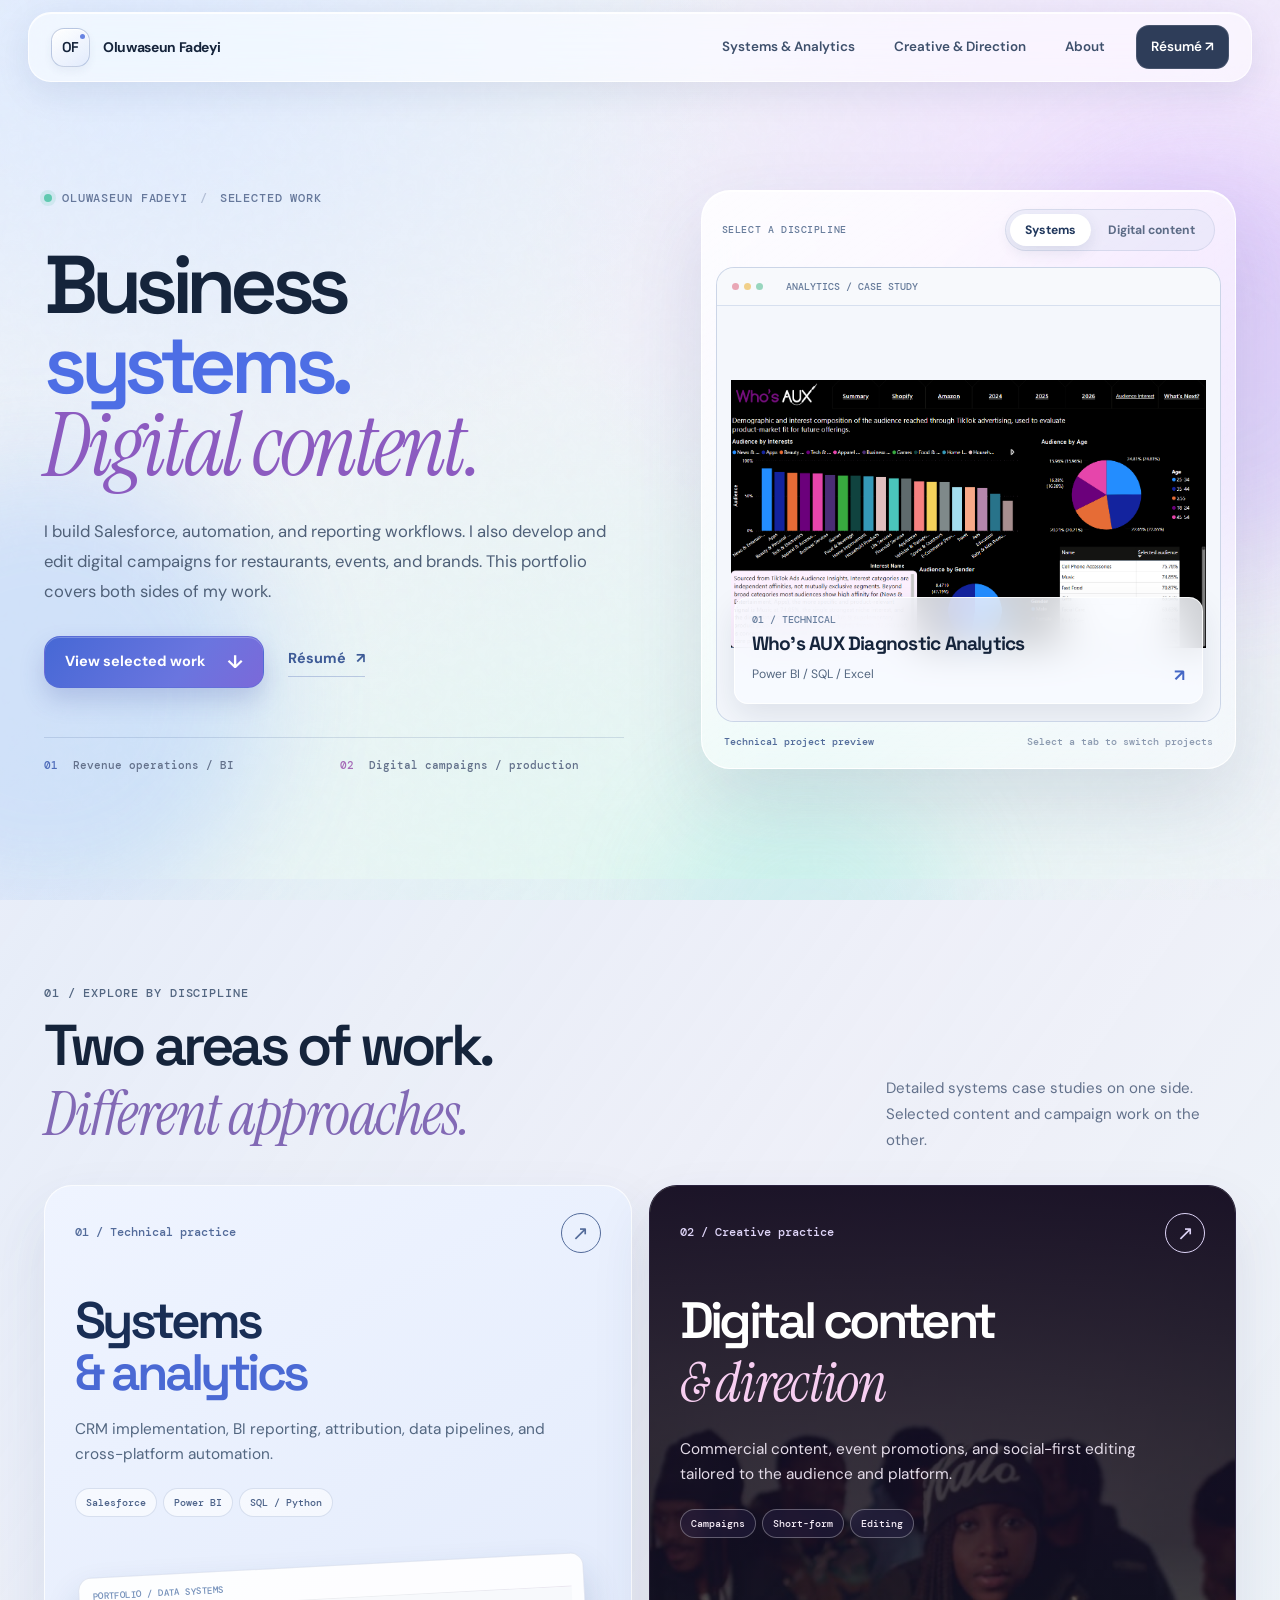
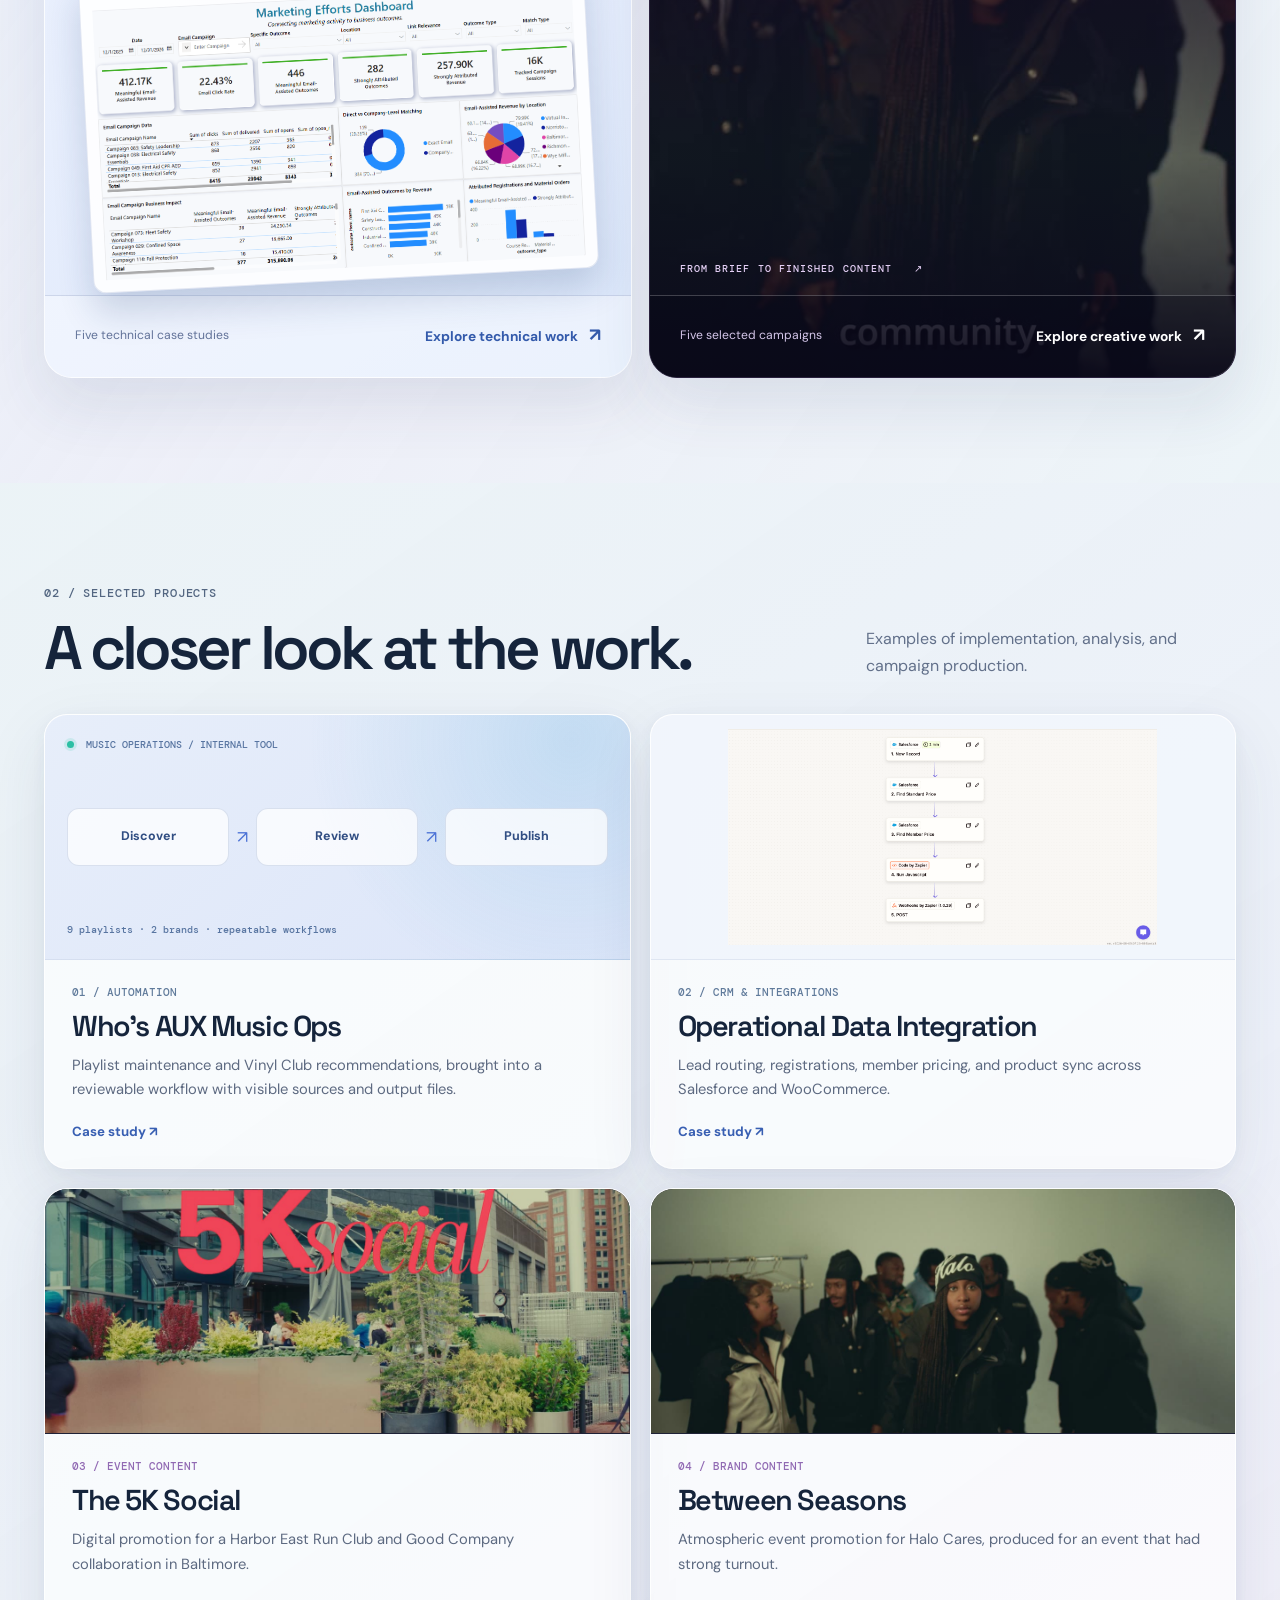
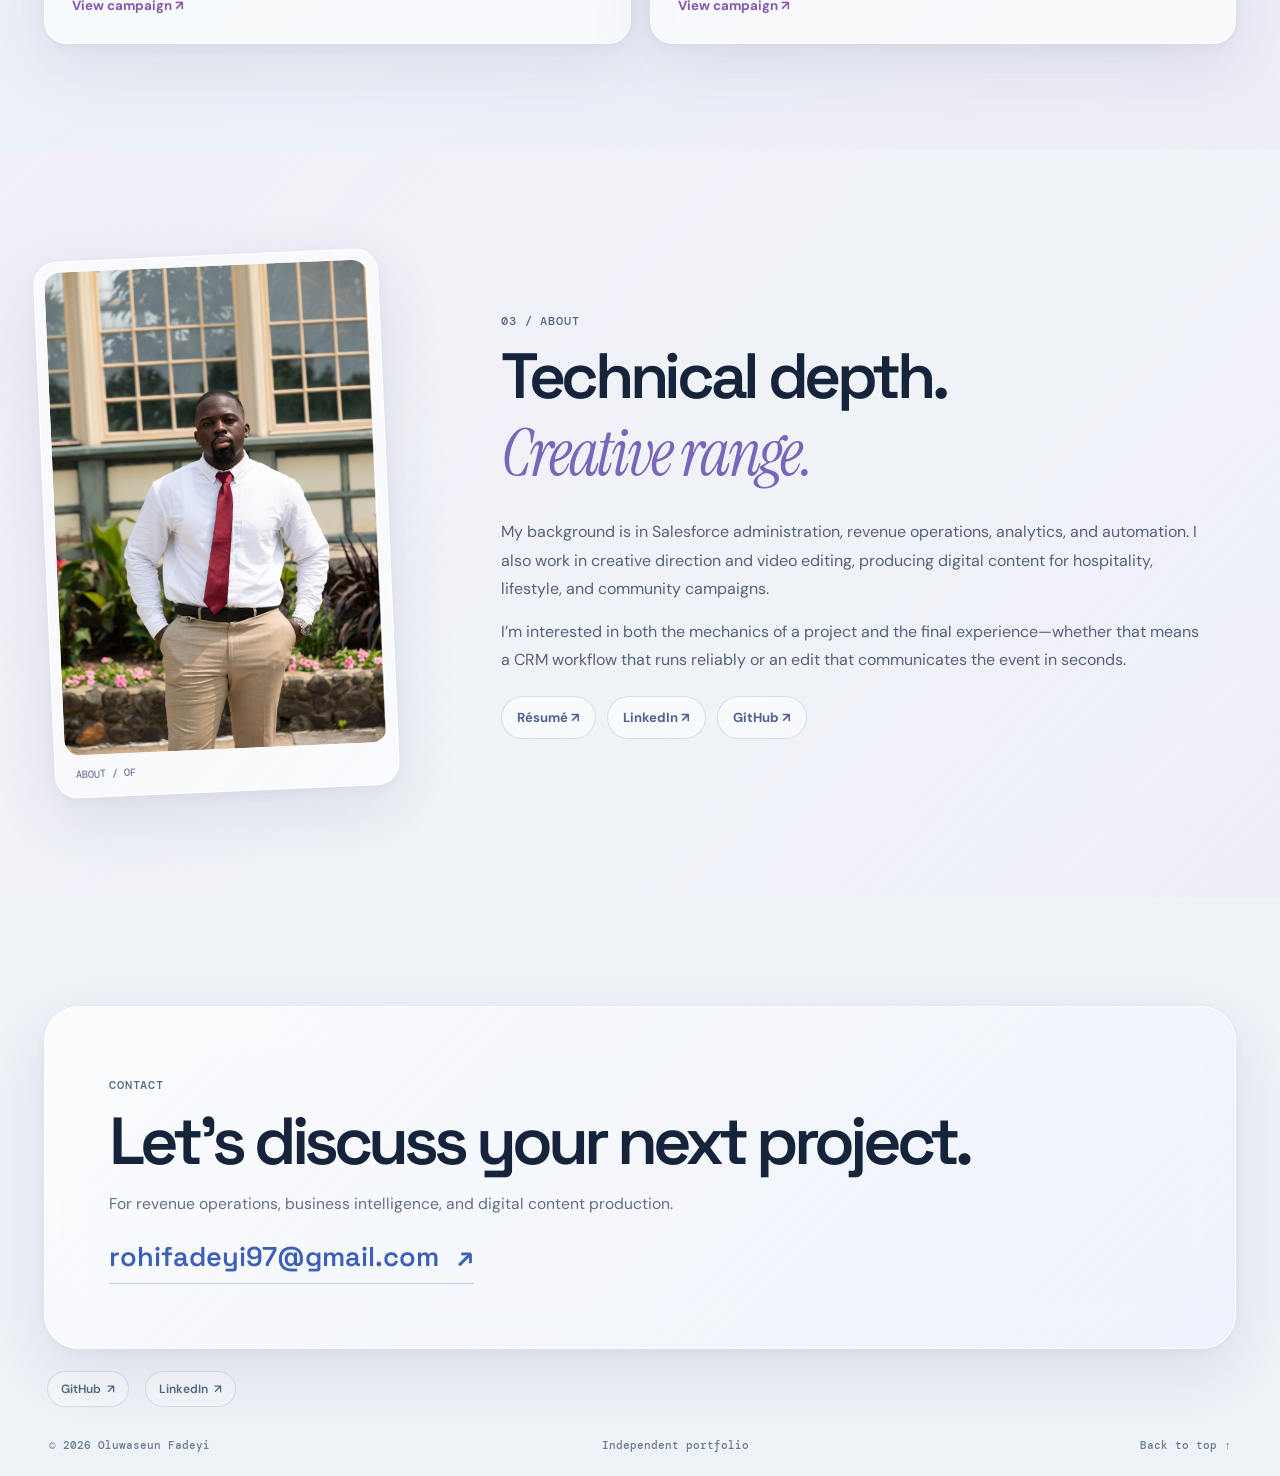
==== index.html @ 2b472a2a "newer look" ====
<!DOCTYPE html>
<html lang="en"><head><meta charset="utf-8"/><meta content="width=device-width, initial-scale=1" name="viewport"/><meta content="Portfolio of Oluwaseun Fadeyi: revenue operations, business intelligence, Salesforce integrations, and digital content production." name="description"/><meta content="#ecf2f8" name="theme-color"/><title>Oluwaseun Fadeyi — Analytics, Systems &amp; Digital Content</title><link href="https://fonts.googleapis.com" rel="preconnect"/><link crossorigin="" href="https://fonts.gstatic.com" rel="preconnect"/><link href="https://fonts.googleapis.com/css2?family=DM+Sans:wght@400;500;600;700&amp;family=DM+Mono:wght@400;500&amp;family=Instrument+Serif:ital@0;1&amp;family=Space+Grotesk:wght@400;500;600;700&amp;display=swap" rel="stylesheet"/><link href="studio.css" rel="stylesheet"/><link href="glass.css" rel="stylesheet"/><script>document.documentElement.classList.add('has-js')</script><link href="portfolio-polish.css" rel="stylesheet"/></head><body class="glass-site" id="top"><div aria-hidden="true" class="ambient-layer"><span class="ambient-orb ambient-orb-a"></span><span class="ambient-orb ambient-orb-b"></span><span class="ambient-orb ambient-orb-c"></span></div><div aria-hidden="true" class="reading-progress"></div><div aria-hidden="true" class="scene-indicator"><span class="scene-indicator-label">Overview</span></div><header class="glass-header" id="site-header">
<nav aria-label="Primary navigation" class="nav-inner">
<a aria-label="Oluwaseun Fadeyi — home" class="brand" href="index.html"><span class="brand-symbol">OF<span class="brand-dot"></span></span><span class="brand-name">Oluwaseun Fadeyi</span></a>
<button aria-controls="site-nav" aria-expanded="false" aria-label="Open navigation" class="nav-toggle" type="button"><span></span><span></span></button>
<div class="nav-links" id="site-nav"><a href="systems.html">Systems &amp; Analytics</a><a href="creative.html">Creative &amp; Direction</a><a class="nav-about" href="index.html#about">About</a><a class="nav-resume" href="resume.pdf" rel="noopener" target="_blank">Résumé <span>↗</span></a></div>
</nav>
</header>
<main class="home-page hiring-home" id="main">
<section aria-labelledby="home-title" class="portfolio-home-hero scene-panel" data-scene="home" id="overview">
<div class="site-width home-intro-layout">
<div class="home-intro-copy">
<p class="eyebrow"><span class="signal"></span> Oluwaseun Fadeyi <span class="eyebrow-split">/</span> Selected work</p>
<h1 id="home-title">Business<br/><span class="system-identity">systems.</span><br/><em>Digital content.</em></h1>
<p class="home-lede">I build Salesforce, automation, and reporting workflows. I also develop and edit digital campaigns for restaurants, events, and brands. This portfolio covers both sides of my work.</p>
<div class="home-actions"><a class="primary-action" href="#projects">View selected work <span aria-hidden="true">↓</span></a><a class="home-resume-link" href="resume.pdf" rel="noopener" target="_blank">Résumé <span aria-hidden="true">↗</span></a></div>
<div aria-label="Areas of work" class="practice-index">
<span><b>01</b> Revenue operations / BI</span>
<span><b>02</b> Digital campaigns / production</span>
</div>
</div>
<div aria-label="Interactive project preview" class="lens-console glass-surface" data-current="systems">
<div class="lens-console-head"><span class="console-index">SELECT A DISCIPLINE</span><div aria-label="Preview discipline" class="lens-controls" role="group"><button aria-pressed="true" class="lens-button is-active" data-lens="systems" type="button">Systems</button><button aria-pressed="false" class="lens-button" data-lens="creative" type="button">Digital content</button></div></div>
<div class="lens-window">
<a aria-label="Read Who's AUX Diagnostic Analytics case study" class="lens-slide lens-systems is-active" data-preview="systems" href="case-studies/whos-aux.html"><div class="lens-dashboard"><div class="lens-appbar"><span class="chrome-dots"><i></i><i></i><i></i></span><span>ANALYTICS / CASE STUDY</span></div><img alt="Complete Who's AUX Power BI diagnostic dashboard" loading="eager" src="assets/images/Aux.png"/></div><div class="lens-overlay"><span>01 / Technical</span><strong>Who’s AUX Diagnostic Analytics</strong><small>Power BI / SQL / Excel <b aria-hidden="true">↗</b></small></div></a>
<a aria-hidden="true" aria-label="Explore The 5K Social digital campaign" class="lens-slide lens-creative" data-preview="creative" href="creative.html#run-club" tabindex="-1"><img alt="The 5K Social: digital event campaign for Harbor East Run Club and Good Company" loading="eager" src="assets/creative/run-club.jpg"/><div class="lens-overlay"><span>02 / Creative</span><strong>The 5K Social</strong><small>Digital event campaign / Short-form video <b aria-hidden="true">↗</b></small></div></a>
</div>
<div class="lens-console-foot"><span aria-live="polite" class="console-availability">Technical project preview</span><span class="console-foot-note">Select a tab to switch projects</span></div>
</div>
</div>
</section>
<section aria-labelledby="discipline-heading" class="discipline-section scene-panel" data-scene="routes" id="projects"><div class="site-width">
<div class="discipline-heading reveal"><div><p class="eyebrow">01 / Explore by discipline</p><h2 id="discipline-heading">Two areas of work.<br/><em>Different approaches.</em></h2></div><p>Detailed systems case studies on one side. Selected content and campaign work on the other.</p></div>
<div class="discipline-grid">
<a class="discipline-card discipline-tech reveal" data-interactive-card="" data-spotlight="" href="systems.html">
<div class="discipline-top"><span>01 / Technical practice</span><span aria-hidden="true">↗</span></div>
<div class="discipline-info"><h3>Systems <span>&amp; analytics</span></h3><p>CRM implementation, BI reporting, attribution, data pipelines, and cross-platform automation.</p><div class="discipline-capabilities"><span>Salesforce</span><span>Power BI</span><span>SQL / Python</span></div></div>
<div class="discipline-tech-visual"><span class="diagram-syntax">PORTFOLIO / DATA SYSTEMS</span><img alt="Marketing Attribution Warehouse dashboard, uncropped" loading="lazy" src="assets/images/warehouse.png"/></div>
<div class="discipline-bottom"><span>Five technical case studies</span><strong>Explore technical work <b aria-hidden="true">↗</b></strong></div>
</a>
<a class="discipline-card discipline-content reveal" data-interactive-card="" data-spotlight="" href="creative.html">
<div class="discipline-content-bg"><img alt="Between Seasons digital event campaign visual" loading="lazy" src="assets/creative/between-seasons.jpg"/></div>
<div class="discipline-top"><span>02 / Creative practice</span><span aria-hidden="true">↗</span></div>
<div class="discipline-info"><h3>Digital content <em>&amp; direction</em></h3><p>Commercial content, event promotions, and social-first editing tailored to the audience and platform.</p><div class="discipline-capabilities"><span>Campaigns</span><span>Short-form</span><span>Editing</span></div></div>
<div class="discipline-content-caption">FROM BRIEF TO FINISHED CONTENT   ↗</div>
<div class="discipline-bottom"><span>Five selected campaigns</span><strong>Explore creative work <b aria-hidden="true">↗</b></strong></div>
</a>
</div>
</div></section>
<section aria-labelledby="proof-heading" class="project-proof-section scene-panel" data-scene="selected"><div class="site-width">
<div class="section-intro reveal"><div><span class="eyebrow">02 / Selected projects</span><h2 id="proof-heading">A closer look at the work.</h2></div><p>Examples of implementation, analysis, and campaign production.</p></div>
<div class="proof-grid">
<a class="proof-card proof-technical reveal" data-spotlight="" href="case-studies/music-ops.html"><div class="proof-visual proof-ops"><div class="proof-ops-top"><span class="mini-dot"></span> MUSIC OPERATIONS / INTERNAL TOOL</div><div class="proof-ops-flow"><span>Discover</span><i>↗</i><span>Review</span><i>↗</i><span>Publish</span></div><div class="proof-ops-bottom">9 playlists · 2 brands · repeatable workflows</div></div><div class="proof-description"><span>01 / Automation</span><h3>Who’s AUX Music Ops</h3><p>Playlist maintenance and Vinyl Club recommendations, brought into a reviewable workflow with visible sources and output files.</p><strong>Case study ↗</strong></div></a>
<a class="proof-card proof-technical reveal" data-spotlight="" href="case-studies/salesforce-automation.html"><div class="proof-visual proof-image-contain"><img alt="Operational data integration diagram" loading="lazy" src="assets/images/salesforce.png"/></div><div class="proof-description"><span>02 / CRM &amp; integrations</span><h3>Operational Data Integration</h3><p>Lead routing, registrations, member pricing, and product sync across Salesforce and WooCommerce.</p><strong>Case study ↗</strong></div></a>
<a class="proof-card proof-creative reveal" data-spotlight="" href="creative.html#run-club"><div class="proof-visual proof-image-fill"><img alt="The 5K Social digital campaign visual" loading="lazy" src="assets/creative/run-club.jpg"/></div><div class="proof-description"><span>03 / Event content</span><h3>The 5K Social</h3><p>Digital promotion for a Harbor East Run Club and Good Company collaboration in Baltimore.</p><strong>View campaign ↗</strong></div></a>
<a class="proof-card proof-creative reveal" data-spotlight="" href="creative.html#between-seasons"><div class="proof-visual proof-image-fill"><img alt="Between Seasons brand event campaign visual" loading="lazy" src="assets/creative/between-seasons.jpg"/></div><div class="proof-description"><span>04 / Brand content</span><h3>Between Seasons</h3><p>Atmospheric event promotion for Halo Cares, produced for an event that had strong turnout.</p><strong>View campaign ↗</strong></div></a>
</div>
</div></section>
<section aria-labelledby="about-title" class="about-section-v3 scene-panel" data-scene="about" id="about"><div class="site-width about-v3-grid">
<figure class="about-portrait reveal"><img alt="Portrait of Oluwaseun Fadeyi" loading="lazy" src="assets/images/profile.png"/><figcaption>About / OF</figcaption></figure>
<div class="about-text reveal"><span class="eyebrow">03 / About</span><h2 id="about-title">Technical depth.<br/><em>Creative range.</em></h2>
<p>My background is in Salesforce administration, revenue operations, analytics, and automation. I also work in creative direction and video editing, producing digital content for hospitality, lifestyle, and community campaigns.</p>
<p>I’m interested in both the mechanics of a project and the final experience—whether that means a CRM workflow that runs reliably or an edit that communicates the event in seconds.</p>
<div class="professional-quicklinks"><a href="resume.pdf" rel="noopener" target="_blank">Résumé ↗</a><a href="https://linkedin.com/in/oluwaseun-fadeyi-31373a23b/" rel="noopener noreferrer" target="_blank">LinkedIn ↗</a><a href="https://github.com/issydbi" rel="noopener noreferrer" target="_blank">GitHub ↗</a></div>
</div>
</div></section>
</main><footer class="glass-footer" data-scene="footer">
<div class="site-width">
<div class="footer-intro"><span class="eyebrow">Contact</span><h2>Let’s discuss your next project.</h2><p>For revenue operations, business intelligence, and digital content production.</p><a class="footer-email" href="mailto:rohifadeyi97@gmail.com">rohifadeyi97@gmail.com <span>↗</span></a></div>
<div class="professional-links"><a href="https://github.com/issydbi" rel="noopener noreferrer" target="_blank">GitHub <span>↗</span></a><a href="https://linkedin.com/in/oluwaseun-fadeyi-31373a23b/" rel="noopener noreferrer" target="_blank">LinkedIn <span>↗</span></a></div>
<div class="footer-bottom"><span>© 2026 Oluwaseun Fadeyi</span><span>Independent portfolio</span><a href="#top">Back to top ↑</a></div>
</div>
</footer><script defer="" src="glass.js"></script><script defer="" src="portfolio-polish.js"></script></body></html>
---- studio.css ----
/* OF / STUDIO INDEX — editorial identity, 2026. Built as a static site. */
@import url('https://fonts.googleapis.com/css2?family=DM+Mono:wght@400;500&family=Instrument+Serif:ital@0;1&family=Space+Grotesk:wght@400;500;600;700&display=swap');
:root{
 --paper:#f0eee7;--paper2:#e9e5d8;--ink:#171716;--line:#171716;--muted:#5c5e56;
 --cobalt:#2947f5;--acid:#d6f85a;--lavender:#bc9cff;--coral:#f77960;--cream:#f9f5e9;
 --display:'Space Grotesk','Inter Display',Arial,sans-serif;--mono:'DM Mono',monospace;--serif:'Instrument Serif',Georgia,serif;
 --ease:cubic-bezier(.23,.78,.24,1);--page:max(20px,calc((100vw - 1440px)/2));
}
*{box-sizing:border-box}html{scroll-behavior:smooth}body{margin:0;background:var(--paper);color:var(--ink);font-family:var(--display);-webkit-font-smoothing:antialiased}img,video{display:block;max-width:100%}a{color:inherit}button{font:inherit}button,a{-webkit-tap-highlight-color:transparent}::selection{color:var(--ink);background:var(--acid)}
.skip-link{position:absolute;top:-100px;left:20px;background:var(--acid);color:var(--ink);padding:12px 16px;z-index:9999}.skip-link:focus{top:20px}
.wrap{width:min(calc(100% - 84px),1340px);margin-inline:auto}
.label,.micro,.folio,.chip,.topnav,.footer-sub,.story-no,.index-number,.line-meta,.film-meta,.case-jump,.poster-stamp{font:500 .7rem/1.5 var(--mono);letter-spacing:.07em;text-transform:uppercase}
.serif{font-family:var(--serif);font-weight:400;font-style:italic;letter-spacing:-.045em}.outline{-webkit-text-stroke:1px currentColor;color:transparent}
.underlink{display:inline-block;text-decoration:none;border-bottom:1px solid currentColor;padding-bottom:2px;transition:background .2s,color .2s}.underlink:hover{background:var(--acid);color:var(--ink)}
.topbar{z-index:100;position:sticky;top:0;background:var(--paper);border-bottom:1px solid var(--ink)}
.topnav{width:min(calc(100% - 84px),1340px);margin:auto;min-height:70px;display:flex;align-items:center;justify-content:space-between;gap:18px;letter-spacing:0}
.mark{display:inline-flex;align-items:center;gap:14px;font:700 1.1rem/1 var(--display);text-decoration:none;letter-spacing:-.055em}
.mark-stamp{width:44px;height:44px;border:1.5px solid var(--ink);border-radius:50%;display:grid;place-items:center;transition:transform .5s var(--ease),background .25s}
.mark:hover .mark-stamp{transform:rotate(28deg);background:var(--acid)}.mark small{font:500 .7rem/1.2 var(--mono);letter-spacing:0;text-transform:uppercase}
.toplinks{display:flex;align-items:center;gap:24px}.toplinks a{text-decoration:none;position:relative;padding:12px 0;font-size:.68rem;white-space:nowrap}.toplinks a:hover,.toplinks a[aria-current=page]{color:var(--cobalt)}
.toplinks a:after{content:'';position:absolute;bottom:5px;left:0;right:100%;height:1px;background:currentColor;transition:right .28s}.toplinks a:hover:after,.toplinks a[aria-current=page]:after{right:0}
.availability{display:flex;gap:7px;align-items:center;border-left:1px solid var(--ink);padding-left:21px;color:#555}.availability:before{content:'';width:7px;height:7px;background:#568657;border-radius:50%}
.menu-btn{display:none;border:1px solid var(--ink);background:transparent;width:42px;height:42px;place-items:center;cursor:pointer}.menu-btn span{width:18px;border-top:1px solid var(--ink);display:block;margin:4px auto}
/* HOME / opening act */
.home-hero{position:relative;overflow:hidden;padding:36px 0 74px;min-height:min(760px,calc(100svh - 70px))}.hero-prelude{display:flex;justify-content:space-between;gap:1rem;padding-bottom:45px}.hero-prelude span:last-child{text-align:right}
.home-hero-grid{display:grid;grid-template-columns:minmax(0,1.3fr) minmax(280px,.7fr);gap:0;align-items:end}
.headline{margin:0;font-size:clamp(4rem,9.8vw,10.3rem);line-height:.8;letter-spacing:-.103em;font-weight:700;text-transform:uppercase;max-width:1000px;position:relative;z-index:2}
.headline .last-line{display:block;transform:translateX(7vw);white-space:nowrap}.headline .serif{font-size:1.03em;text-transform:none;font-weight:400;letter-spacing:-.055em}.headline .serif.coral{color:var(--coral)}
.home-intro{position:relative;padding:32px 0 0 24px;border-left:1px solid var(--ink);z-index:2}.home-intro .tag{display:inline-block;border:1px solid;padding:5px 9px;background:var(--acid);transform:rotate(-3deg);margin-bottom:24px}.home-intro p{font-size:clamp(1.04rem,1.55vw,1.35rem);line-height:1.52;max-width:400px;letter-spacing:-.02em;margin:0 0 22px}.home-intro .micro{display:block;color:var(--muted);margin:12px 0}
.hero-arrow{margin-top:28px;display:inline-flex;gap:16px;align-items:center;text-decoration:none;text-transform:uppercase;font:500 .72rem var(--mono)}.hero-arrow span{display:grid;place-items:center;width:60px;height:60px;border:1px solid var(--ink);border-radius:50%;font:400 2rem var(--display);transition:transform .25s,background .25s}.hero-arrow:hover span{transform:rotate(-45deg);background:var(--acid)}
.orbit-scribble{pointer-events:none;position:absolute;width:330px;height:330px;right:-80px;top:90px;border:28px solid rgba(188,156,255,.55);border-radius:50%;transform:rotate(-15deg);z-index:0}.orbit-scribble:after{content:'';position:absolute;inset:50px;border:2px dashed rgba(41,71,245,.55);border-radius:50%}
.hero-corner{position:absolute;bottom:24px;left:0;display:flex;gap:18px;align-items:center;color:var(--muted)}
.marquee-band{overflow:hidden;background:var(--acid);border-block:1px solid var(--ink);padding:12px 0;white-space:nowrap}.marquee-track{display:flex;width:max-content;gap:56px;animation:drift 30s linear infinite}.marquee-track span{font:700 1.05rem/1.2 var(--display);text-transform:uppercase;letter-spacing:-.025em}.marquee-track em{font:italic 1.55rem/0 var(--serif);margin-left:22px}@keyframes drift{to{transform:translateX(-50%)}}
/* Shared section syntax */
.block{padding:98px 0;border-bottom:1px solid var(--ink)}.section-label{display:flex;align-items:center;gap:16px;margin-bottom:36px}.section-label:before{content:'';width:34px;height:1px;background:currentColor}
.display-subhead{font-size:clamp(2.9rem,6.2vw,7.1rem);font-weight:700;text-transform:uppercase;letter-spacing:-.08em;line-height:.88;margin:0 0 24px}.section-top{display:flex;gap:24px;align-items:end;justify-content:space-between;margin-bottom:40px}.section-top h2{margin:0;font:700 clamp(2.4rem,5.3vw,6rem)/.92 var(--display);text-transform:uppercase;letter-spacing:-.08em}.section-top .deck{max-width:320px;font-size:.99rem;line-height:1.6;margin:0}
.path-grid{display:grid;grid-template-columns:1fr 1fr;gap:24px}.path-card{isolation:isolate;display:flex;flex-direction:column;position:relative;min-height:620px;overflow:hidden;border:1.5px solid var(--ink);text-decoration:none;transition:transform .32s var(--ease),box-shadow .32s var(--ease);background:var(--cobalt);color:#fff}
.path-card:hover{transform:translate(-5px,-8px);box-shadow:12px 12px 0 var(--ink)}.path-card.creative{background:#301d35;color:#fff}.path-card .path-top{display:flex;justify-content:space-between;padding:24px 28px;gap:1rem;border-bottom:1px solid currentColor}.path-card .path-title{z-index:3;position:relative;padding:44px 28px 0;margin:0;font:700 clamp(3rem,5.3vw,6.3rem)/.87 var(--display);letter-spacing:-.095em;text-transform:uppercase;max-width:490px}
.path-card .path-title .serif{color:var(--acid)}.path-card.creative .path-title .serif{color:#ef9bff}.path-card .path-bottom{position:relative;z-index:5;margin-top:auto;padding:20px 28px 24px;display:flex;align-items:end;gap:20px;justify-content:space-between;border-top:1px solid rgba(255,255,255,.7);background:rgba(0,0,0,.12)}.path-card .path-bottom p{margin:0;max-width:340px;font-size:.89rem;line-height:1.45}.path-card .path-bottom .go{font-size:2.2rem;line-height:1;transition:transform .3s}.path-card:hover .go{transform:translate(4px,-4px)}
.path-card .photo-stack{position:absolute;right:0;bottom:107px;width:74%;height:220px;pointer-events:none;z-index:1}.photo-stack .photo{position:absolute;background:#fff;padding:8px;border:1px solid #131313;box-shadow:10px 12px 0 rgba(0,0,0,.24);width:66%;transform:rotate(-7deg);transition:transform .55s var(--ease);bottom:18px;left:0}.photo-stack .photo:nth-child(2){transform:rotate(7deg);left:37%;bottom:8px}.path-card:hover .photo-stack .photo:first-child{transform:rotate(-13deg) translateY(-12px)}.path-card:hover .photo-stack .photo:nth-child(2){transform:rotate(12deg) translateY(-10px)}.photo-stack .photo img{width:100%;height:auto;object-fit:contain}.path-card.creative .photo-stack .photo{background:#111;padding:6px}.path-card .print-mark{position:absolute;right:14px;top:16%;font:500 .72rem var(--mono);border:1px solid currentColor;border-radius:50%;padding:27px 17px;transform:rotate(24deg)}
.postscript{display:grid;grid-template-columns:140px 1fr 250px;align-items:center;gap:22px;padding:28px 0}.postscript .small-index{font:500 .7rem var(--mono)}.postscript blockquote{font:400 clamp(1.5rem,2.7vw,3rem)/1.05 var(--serif);margin:0}.postscript p{font-size:.87rem;line-height:1.5;margin:0}
/* systems */
.systems-hero{padding:64px 0 46px;background:var(--acid);border-bottom:1.5px solid var(--ink);overflow:hidden}.systems-hero .hero-meta{display:flex;justify-content:space-between;margin-bottom:44px}.systems-hero h1{margin:0;font:700 clamp(4.1rem,10.3vw,11rem)/.82 var(--display);text-transform:uppercase;letter-spacing:-.105em;max-width:1170px}.systems-hero h1 .serif{font-size:1.05em;color:var(--cobalt);text-transform:none}.systems-hero .bottom-row{margin-top:54px;display:grid;grid-template-columns:1fr 1fr;gap:30px;align-items:end}.systems-hero .bottom-row p{max-width:580px;font-size:1.12rem;line-height:1.5;margin:0}.systems-hero .index-tag{text-align:right}
.experiment{background:var(--ink);color:var(--paper);padding:90px 0;border-bottom:1px solid var(--ink)}.experiment-grid{display:grid;grid-template-columns: minmax(0,1.15fr) minmax(0,.85fr);gap:5vw;align-items:center}.experiment h2{margin:22px 0;font:700 clamp(3.1rem,5.8vw,6.6rem)/.9 var(--display);letter-spacing:-.075em;text-transform:uppercase}.experiment h2 .serif{color:var(--acid)}.experiment .explain{font-size:1.08rem;max-width:520px;line-height:1.58;color:#d9d7cf}.experiment .cta-arrow{display:inline-flex;align-items:center;gap:13px;background:var(--acid);color:var(--ink);text-decoration:none;padding:13px 18px;font:700 .78rem var(--mono);margin-top:15px;transition:transform .3s}.experiment .cta-arrow:hover{transform:translate(5px,-5px)}
.mock-workspace{background:#e8e8df;color:var(--ink);padding:12px;border:1.5px solid #111;box-shadow:17px 17px 0 var(--cobalt);transform:rotate(2deg)}.workspace-bar{display:flex;justify-content:space-between;align-items:center;background:#171716;color:var(--acid);padding:12px 15px;font:.65rem var(--mono);text-transform:uppercase;letter-spacing:.04em}.workspace-bar i{color:var(--coral);font-style:normal}.mock-layout{display:grid;grid-template-columns:1fr 1.45fr;gap:8px;margin-top:8px}.mock-sidebar,.mock-main{background:#fff;border:1px solid #181818;padding:12px}.mock-sidebar span,.mock-main span{font:.6rem var(--mono);text-transform:uppercase}.mock-item{padding:10px;border-bottom:1px solid #ddd;font-size:.76rem}.mock-item.active{background:var(--acid);border:1px solid #171716}.mock-main h4{font-size:1.2rem;letter-spacing:-.05em;margin:16px 0}.mock-line{display:grid;grid-template-columns:1fr auto;gap:10px;border-top:1px solid #ddd;padding:9px 0;font:.67rem var(--mono)}.mock-status{background:#e6eafc;border:1px solid #7788cc;padding:4px 7px;color:#3b4fd7}
.work-index{padding:96px 0 40px}.work-index .section-top{margin-bottom:60px}.work-row{position:relative;display:grid;grid-template-columns:90px minmax(0,1fr) minmax(160px,360px);align-items:center;gap:32px;padding:28px 0;border-top:1px solid var(--ink);text-decoration:none;transition:background .25s,padding .25s}.work-row:last-child{border-bottom:1px solid var(--ink)}.work-row:hover{background:#e2f084;padding-inline:16px}.work-row .work-no{align-self:start;padding-top:8px}.work-row .work-category{margin:0 0 12px}.work-row h3{margin:0;font:700 clamp(1.9rem,3.3vw,3.85rem)/.93 var(--display);text-transform:uppercase;letter-spacing:-.06em}.work-row h3 em{font-family:var(--serif);font-weight:400;text-transform:none;letter-spacing:-.02em}.work-row .work-summary{font-size:.89rem;line-height:1.55;max-width:530px;margin:18px 0 10px}.work-row .work-tools{font:.65rem/1.5 var(--mono);text-transform:uppercase}.work-row figure{margin:0;align-self:center;background:#fff;border:1px solid #171716;padding:8px;box-shadow:6px 6px 0 rgba(0,0,0,.15);transform:rotate(1.2deg);transition:transform .35s}.work-row:nth-child(2n) figure{transform:rotate(-1.5deg)}.work-row:hover figure{transform:rotate(0deg) scale(1.02)}.work-row img{width:100%;height:auto;object-fit:contain}.work-row figure figcaption{font:.57rem var(--mono);text-transform:uppercase;margin-top:7px}.work-row .hover-arrow{position:absolute;right:4px;top:17px;font:500 1.25rem var(--mono)}
/* creative */
.creative-dark{background:#1d1522;color:#f4eceb}.creative-dark .topbar{background:#e7dfd8;color:var(--ink)}.creative-hero{background:#1d1522;color:#f9efe8;padding:54px 0 94px;overflow:hidden;position:relative}.creative-hero .row-intro{display:flex;justify-content:space-between;gap:30px;margin-bottom:45px}.creative-hero h1{font:700 clamp(4.1rem,10.3vw,12rem)/.82 var(--display);text-transform:uppercase;letter-spacing:-.1em;margin:0;position:relative;z-index:3}.creative-hero h1 .serif{color:#e1a1ff;font-size:1.12em;text-transform:none}.creative-hero .sub{display:grid;grid-template-columns:1fr minmax(0,370px);align-items:end;gap:30px;margin-top:45px}.creative-hero .sub p{font-size:1.14rem;line-height:1.6;color:#e2d3e0;margin:0}.film-strips{display:flex;position:relative;gap:14px;margin-top:50px;align-items:center;justify-content:flex-end}.film-strips figure{margin:0;width:29%;border:6px solid #eee3e2;transform:rotate(-8deg);transition:transform .5s;background:#000}.film-strips figure:nth-child(2){transform:translateY(22px) rotate(6deg);width:36%}.film-strips figure:nth-child(3){transform:translateY(-14px) rotate(-4deg);width:27%}.film-strips figure:hover{transform:rotate(0deg)}.film-strips img{width:100%;height:auto;object-fit:contain}.starburst{position:absolute;right:7%;top:37%;width:130px;height:130px;display:grid;place-items:center;text-align:center;color:var(--ink);background:var(--acid);clip-path:polygon(50% 0%,61% 16%,79% 7%,83% 26%,100% 26%,92% 46%,100% 62%,82% 67%,79% 89%,58% 84%,50% 100%,39% 84%,21% 93%,17% 72%,0% 68%,8% 49%,0% 32%,18% 29%,21% 9%,41% 16%);font:.72rem/1.3 var(--mono);transform:rotate(13deg);z-index:5;animation:spin-slow 32s linear infinite}@keyframes spin-slow{to{transform:rotate(373deg)}}
.creative-section{background:#f1e9e0;color:#171716;padding:94px 0;border-top:1.5px solid var(--ink)}.creative-section:nth-of-type(even){background:#ddd0eb}.creative-section .section-top{margin-bottom:32px}.film-feature{display:grid;grid-template-columns:minmax(0,1.6fr) minmax(270px,.65fr);gap:30px;align-items:start}.film-video{position:relative;background:#100e12;border:1px solid var(--ink);overflow:hidden}.film-video video{width:100%;height:auto;object-fit:contain;background:#0d0b0e}.film-copy{border-top:3px solid var(--ink);padding-top:20px}.film-copy h3{font:700 clamp(2.15rem,4.5vw,5.2rem)/.89 var(--display);text-transform:uppercase;letter-spacing:-.075em;margin:17px 0 20px}.film-copy p{font-size:1rem;line-height:1.6}.film-copy .film-meta{padding-top:18px;margin-top:30px;border-top:1px solid #171716}
.film-grid{display:grid;grid-template-columns:1fr 1fr;gap:75px 34px}.film-cell:nth-child(2n){transform:translateY(65px)}.film-cell .film-copy h3{font-size:clamp(2rem,3.6vw,4.2rem)}.film-cell .film-copy{padding-top:16px;border-top:0}.film-cell .film-copy p{font-size:.92rem;margin:0 0 12px}.film-cell.portrait{display:grid;grid-template-columns:minmax(180px,.68fr) minmax(0,1fr);gap:24px;align-items:center;grid-column:1/-1;width:80%;margin:0 auto;transform:translateY(10px)}.film-cell.portrait .film-video video{width:100%;height:auto;aspect-ratio:9/16;object-fit:contain}.film-cell.portrait h3{font-size:clamp(2rem,4vw,4.5rem)}
/* project case studies */
.casepage{--accent:var(--cobalt);background:var(--paper)}.casepage.music{--accent:#7f37dc}.casepage.salesforce{--accent:#eb6b47}.casepage.vinyl{--accent:#7a45be}.casepage.whos{--accent:#197f78}.casepage.warehouse{--accent:#2947f5}
.case-front{position:relative;border-bottom:1.5px solid var(--ink);background:var(--paper2);padding:45px 0 78px;overflow:hidden}.case-front:before{content:'';position:absolute;inset:0;pointer-events:none;background-image:radial-gradient(var(--ink) .7px,transparent .7px);background-size:11px 11px;opacity:.05;mask-image:linear-gradient(90deg,transparent 40%,black 100%)}
.case-front-inner{position:relative}.case-overline{display:flex;justify-content:space-between;gap:16px;margin-bottom:52px}.case-front h1{max-width:1110px;font:700 clamp(3.6rem,8.3vw,9.4rem)/.86 var(--display);text-transform:uppercase;letter-spacing:-.09em;margin:0 0 44px}.case-front h1 em{font:italic 1.1em/.7 var(--serif);color:var(--accent);text-transform:none}.case-front .intro{display:grid;grid-template-columns:minmax(0,1fr) minmax(230px,.55fr);gap:50px;margin-top:25px;align-items:end}.case-front .lede{font-size:1.17rem;line-height:1.56;max-width:720px;margin:0}.case-front .case-action{display:flex;justify-content:flex-end;gap:12px;flex-wrap:wrap}.case-action a{display:inline-flex;align-items:center;border:1px solid var(--ink);padding:12px 16px;text-decoration:none;font:500 .71rem var(--mono);text-transform:uppercase;background:var(--acid);transition:transform .2s,background .2s}.case-action a:hover{transform:translate(-3px,-3px);background:var(--cream)}.case-action a.secondary{background:transparent}
.case-media-band{background:var(--accent);border-bottom:1px solid var(--ink);padding:52px 0 70px;color:#fff}.case-media-intro{display:flex;justify-content:space-between;gap:24px;margin-bottom:18px}.case-photo{margin:0;max-width:1160px;background:var(--cream);border:2px solid #171716;padding:14px;box-shadow:12px 13px 0 rgba(0,0,0,.22);transform:rotate(-.4deg)}.case-photo img{display:block;width:100%;height:auto;object-fit:contain}.case-photo figcaption{font:500 .62rem/1.4 var(--mono);text-transform:uppercase;color:var(--ink);margin-top:12px;letter-spacing:.04em}.case-media-band .case-architecture{color:var(--ink);background:#f9f7ef;border:1.5px solid var(--ink);max-width:1120px;margin:0 auto;padding:36px;box-shadow:12px 13px 0 rgba(0,0,0,.17)}
.case-index-bar{background:var(--ink);color:#fff;border-bottom:1px solid var(--ink);display:flex;flex-wrap:wrap;gap:0;justify-content:center;padding:0 24px}.case-index-bar a{text-decoration:none;font:500 .65rem/1.45 var(--mono);text-transform:uppercase;letter-spacing:.04em;padding:16px 18px;border-right:1px solid #555}.case-index-bar a:first-child{border-left:1px solid #555}.case-index-bar a:hover,.case-index-bar a.active{background:var(--acid);color:var(--ink)}
.case-body-section{padding:85px 0;border-bottom:1px solid var(--ink);scroll-margin-top:75px}.case-body-section:nth-of-type(even){background:#e9e5da}.story-header{display:grid;grid-template-columns:170px minmax(0,1fr);gap:34px;align-items:start;margin-bottom:28px}.story-no{padding-top:11px;display:flex;gap:14px;color:var(--accent);white-space:nowrap}.story-no:after{content:'';border-top:1px solid var(--accent);flex:1;margin-top:7px}.story-header h2{font:700 clamp(2.35rem,4.4vw,5.1rem)/.96 var(--display);letter-spacing:-.065em;margin:0;max-width:1000px}.story-material{margin-left:204px}.story-material p{font-size:1rem;line-height:1.75;margin:0 0 1.1rem}.story-material .about-copy p{max-width:720px}.story-material .case-study-content,.story-material .reflection-grid{display:grid;grid-template-columns:minmax(0,.9fr) minmax(300px,1.1fr);gap:32px;align-items:start}.story-material .case-study-content>div{min-width:0}.story-material .case-study-content .about-copy{min-width:0}.story-material .project-details{margin-top:25px}.project-details{border-top:1px solid #171716}.project-details>div{display:grid;grid-template-columns:minmax(90px,.4fr) 1fr;gap:10px;border-bottom:1px solid rgba(0,0,0,.2);padding:11px 0}.project-details dt{font:500 .65rem var(--mono);text-transform:uppercase;color:#616159}.project-details dd{margin:0;font-size:.8rem;line-height:1.4}.case-diagram,.method-note{padding:20px;border:1px solid var(--ink);background:#f8f6ed;box-shadow:6px 6px 0 rgba(0,0,0,.12)}.diagram-label{font:500 .65rem var(--mono);text-transform:uppercase;letter-spacing:.05em;color:var(--accent);margin:0 0 13px!important}.diagram-node{min-width:0;display:flex;flex-direction:column;justify-content:center;gap:5px;background:#fff;border:1px solid #888;padding:12px;min-height:67px;text-align:left}.diagram-node.accent,.diagram-node.warehouse-node{border-color:var(--accent);background:#f0edff}.diagram-node strong{font-size:.81rem;line-height:1.3}.diagram-node span{font-size:.7rem;line-height:1.45;color:#4e514a}.diagram-arrow{color:var(--accent);text-align:center;font:500 1.2rem var(--mono);display:grid;place-items:center;min-width:20px}.diagram-stack,.decision-stack{display:grid;gap:9px}.source-grid{display:grid;grid-template-columns:repeat(2,minmax(0,1fr));gap:10px}.channel-converge{display:grid;grid-template-columns:minmax(0,1fr) 24px minmax(0,1fr);gap:9px;align-items:stretch;margin-top:14px}.warehouse-flow{display:flex;flex-wrap:wrap;align-items:center;gap:9px;margin-top:12px}.warehouse-flow>div:first-child:empty{display:none}.warehouse-flow .diagram-node{flex:1}.diagram-caption{font-size:.77rem!important;margin-top:10px!important;color:#5c5e56}.redo-flow{display:grid;grid-template-columns:1fr 24px 1fr 24px 1fr;gap:7px;align-items:center}.redo-flow .rejected{opacity:.65}.shared-system{display:grid;grid-template-columns:1fr 24px 1fr;gap:9px}.shared-system .wide{grid-column:1/-1}.flow{display:grid;grid-template-columns:repeat(5,minmax(0,1fr));gap:9px}.flow .diagram-node{min-height:145px;justify-content:flex-start}.flow-step,.item-number,.step,.expertise-number{font:500 .65rem/1.4 var(--mono);color:var(--accent)!important;margin:0 0 14px!important}.schema-list{font-size:.74rem;line-height:1.7;padding-left:18px;margin:14px 0 0}.schema-list li{margin-bottom:8px}
.expertise-grid,.recommendation-list,.detail-grid,.impact-grid{display:grid;grid-template-columns:1fr 1fr;border-top:1px solid var(--ink)}.expertise-item,.recommendation-item,.detail-item,.impact-item{padding:32px;border-bottom:1px solid var(--ink);min-height:235px}.expertise-item:nth-child(odd),.recommendation-item:nth-child(odd),.detail-item:nth-child(odd),.impact-item:nth-child(odd){border-right:1px solid var(--ink)}.expertise-item h3,.recommendation-item h3,.detail-item h3,.impact-item h3{font:700 clamp(1.25rem,2vw,2.1rem)/1.07 var(--display);letter-spacing:-.05em;margin:0 0 12px}.expertise-item p:last-child,.recommendation-item p:last-child,.detail-item p:last-child,.impact-item p:last-child{font-size:.89rem;line-height:1.65}.metric-emphasis,.finding-emphasis{font-size:clamp(1.8rem,2.8vw,3rem)!important}.method-note p{font-size:.86rem;line-height:1.65}
.case-end{background:var(--acid);padding:85px 0;color:var(--ink);border-bottom:1px solid var(--ink)}.case-end .wrap{display:flex;align-items:end;gap:35px;justify-content:space-between}.case-end h2{font:700 clamp(2.6rem,5vw,5.5rem)/.93 var(--display);letter-spacing:-.07em;text-transform:uppercase;margin:12px 0 0}.case-end a{white-space:nowrap;border:1px solid var(--ink);padding:13px 18px;text-decoration:none;font:500 .7rem var(--mono);background:var(--paper)}
/* studio-specific music ops case */
.ops-big{background:#231f34;color:#f1eaf8;padding:75px 0;border-bottom:1px solid var(--ink)}.ops-grid{display:grid;grid-template-columns:1fr 1fr;gap:28px}.ops-grid h2{font:700 clamp(2.3rem,4.5vw,5.2rem)/.93 var(--display);letter-spacing:-.065em;text-transform:uppercase;margin:0 0 15px}.ops-grid p{font-size:1rem;line-height:1.7}.ops-grid .case-diagram{color:var(--ink)}.ops-grid .diagram-node{background:#fbf9f2}.ops-detail{background:#e8e6de}
/* last frame */
.final-call{background:var(--ink);color:var(--cream);padding:100px 0 45px}.final-call .label{color:var(--acid)}.final-call h2{font:700 clamp(4rem,9vw,11rem)/.84 var(--display);text-transform:uppercase;letter-spacing:-.09em;margin:24px 0 45px;max-width:1160px}.final-call h2 .serif{color:var(--acid);text-transform:none}.email-row{border-top:1px solid #666;border-bottom:1px solid #666;padding:16px 0;display:flex;justify-content:space-between;gap:25px;align-items:center}.email-row a{text-decoration:none;font-size:clamp(1rem,3vw,2.6rem);letter-spacing:-.055em}.email-row a:hover{color:var(--acid)}.email-row .arrow{font-size:2.5rem}.footer-line{display:flex;justify-content:space-between;gap:20px;margin-top:38px;color:#c3c1b9}
/* motion progressive enhancement */
.has-js .reveal{opacity:0;transform:translateY(28px) rotate(.15deg);transition:transform .9s var(--ease),opacity .9s var(--ease)}.has-js .reveal.visible{opacity:1;transform:none}.has-js .slide-in{clip-path:inset(0 100% 0 0);transition:clip-path 1s var(--ease)}.has-js .slide-in.visible{clip-path:inset(0)}
@view-transition{navigation:auto}
/* responsive */
@media(max-width:1100px){.home-hero{min-height:auto;padding-bottom:85px}.home-hero-grid{grid-template-columns:1fr}.home-intro{margin:40px 0 0;max-width:580px;border-left:0;border-top:1px solid var(--ink);padding:22px 0}.headline .last-line{transform:none}.path-card{min-height:570px}.creative-hero h1{font-size:clamp(4rem,10vw,9rem)}.story-material{margin-left:0}.story-header{grid-template-columns:125px 1fr}.case-body-section{padding:72px 0}}
@media(max-width:860px){.wrap,.topnav{width:min(calc(100% - 44px),1340px)}.toplinks{gap:14px}.availability{display:none}.path-grid,.postscript,.experiment-grid,.film-feature,.ops-grid,.film-grid,.case-front .intro,.film-cell.portrait{grid-template-columns:1fr}.path-card{min-height:540px}.path-card .photo-stack{width:67%}.section-top,.creative-section .section-top{display:block}.section-top .deck{margin:20px 0 0}.work-row{grid-template-columns:64px minmax(0,1fr) minmax(160px,260px);gap:18px}.work-row h3{font-size:clamp(1.6rem,3vw,2.5rem)}.film-cell:nth-child(2n){transform:none}.film-cell.portrait{width:100%}.film-cell.portrait .film-video{max-width:380px}.case-front .case-action{justify-content:flex-start}.story-material .case-study-content,.story-material .reflection-grid{grid-template-columns:1fr}.case-index-bar{justify-content:flex-start;overflow:auto;flex-wrap:nowrap}.case-index-bar a{white-space:nowrap}.flow{grid-template-columns:repeat(2,minmax(0,1fr))}.case-front h1{font-size:clamp(3.4rem,9vw,6.5rem)}}
@media(max-width:620px){.wrap,.topnav{width:calc(100% - 32px)}.topnav{min-height:64px}.mark small{display:none}.menu-btn{display:block}.toplinks{position:absolute;left:0;right:0;top:64px;display:none;background:var(--paper);border-bottom:1px solid var(--ink);padding:10px 16px;flex-direction:column;align-items:stretch;gap:0}.toplinks.open{display:flex}.toplinks a{padding:14px 0;border-bottom:1px solid rgba(0,0,0,.12)}.home-hero{padding:24px 0 68px}.hero-prelude{padding-bottom:32px}.headline{font-size:clamp(3.45rem,16.2vw,7rem);line-height:.89}.headline .last-line{white-space:normal}.hero-corner{position:static;margin-top:26px}.orbit-scribble{width:190px;height:190px;right:-100px;top:100px;border-width:18px}.home-intro p{font-size:1rem}.block{padding:65px 0}.section-label{margin-bottom:22px}.section-top h2{font-size:clamp(2.4rem,12vw,4rem)}.path-card{min-height:490px}.path-card .path-title{font-size:clamp(3rem,11vw,5rem);margin-top:4px;padding-top:26px}.path-card .photo-stack{width:80%;bottom:95px;height:170px}.path-card .path-bottom{padding:15px 20px}.path-card .path-bottom p{font-size:.78rem;max-width:235px}.path-card .path-top{padding:17px 20px}.postscript{gap:12px}.systems-hero{padding:35px 0 45px}.systems-hero h1{font-size:clamp(3.5rem,14vw,7rem)}.systems-hero .bottom-row{grid-template-columns:1fr;gap:16px}.systems-hero .index-tag{text-align:left}.experiment{padding:65px 0}.experiment h2{font-size:clamp(2.9rem,11vw,5rem)}.mock-workspace{transform:none}.work-index{padding:65px 0}.work-row{grid-template-columns:1fr;gap:13px;padding:25px 0}.work-row .work-no{display:none}.work-row figure{max-width:100%;width:100%;margin-bottom:10px}.work-row figure img{max-height:220px;width:100%;object-fit:contain}.work-row .hover-arrow{top:15px}.creative-hero{padding:40px 0 60px}.creative-hero h1{font-size:clamp(3.35rem,14vw,7rem)}.creative-hero .row-intro{margin-bottom:30px}.creative-hero .sub{grid-template-columns:1fr}.film-strips{gap:9px}.starburst{width:87px;height:87px;right:0;top:45%;font-size:.58rem}.creative-section{padding:62px 0}.film-grid{gap:55px}.film-copy h3{font-size:clamp(2rem,11vw,4rem)}.film-feature{gap:18px}.film-cell.portrait .film-video{max-width:260px}.case-front{padding:28px 0 54px}.case-overline{margin-bottom:30px}.case-front h1{font-size:clamp(3rem,13vw,5rem)}.case-front .lede{font-size:1rem}.case-media-band{padding:28px 0 45px}.case-photo{padding:7px;box-shadow:7px 7px 0 rgba(0,0,0,.2)}.case-body-section{padding:56px 0}.story-header{grid-template-columns:1fr;gap:12px}.story-no{padding:0}.story-header h2{font-size:clamp(2.2rem,9.3vw,3.8rem)}.story-material .case-study-content,.story-material .reflection-grid{grid-template-columns:1fr;gap:18px}.expertise-grid,.recommendation-list,.detail-grid,.impact-grid{grid-template-columns:1fr}.expertise-item,.recommendation-item,.detail-item,.impact-item{padding:22px;min-height:auto;border-right:0!important}.redo-flow{grid-template-columns:1fr}.redo-flow>.diagram-arrow{transform:rotate(90deg)}.source-grid{grid-template-columns:1fr 1fr}.channel-converge{grid-template-columns:1fr}.channel-converge .diagram-arrow{transform:rotate(90deg)}.flow{grid-template-columns:1fr}.case-index-bar a{padding:12px}.case-end{padding:54px 0}.case-end .wrap{display:block}.case-end a{display:inline-flex;margin-top:25px}.final-call{padding:67px 0 25px}.final-call h2{font-size:clamp(3.3rem,15vw,7rem)}.email-row a{font-size:clamp(.95rem,4.8vw,1.4rem)}.footer-line{display:block}.footer-line span{display:block;margin-bottom:12px}}
@media(prefers-reduced-motion:reduce){html{scroll-behavior:auto}*,*:before,*:after{animation:none!important;transition:none!important}.has-js .reveal{opacity:1;transform:none}.has-js .slide-in{clip-path:none}}
/* Source-preserved integration diagram from the operational-data study. */
.hero-architecture .diagram-label{margin-bottom:15px!important}
.hero-source-grid{display:grid;grid-template-columns:repeat(4,minmax(0,1fr));gap:12px;margin-bottom:26px}
.hero-source-grid .diagram-node{min-height:115px;border-color:#171716;background:#f3eee5}
.hero-flow{display:grid;grid-template-columns:minmax(0,1fr) 32px minmax(0,1.2fr) 32px minmax(0,1fr);gap:10px;align-items:stretch}
.hero-flow .diagram-node{min-height:125px;background:#fff}
.hero-flow .key-node{background:#e4ecff;border-color:var(--cobalt)}
.story-no{white-space:normal;overflow-wrap:anywhere;align-items:flex-start}
@media(max-width:860px){.hero-source-grid{grid-template-columns:repeat(2,minmax(0,1fr))}.hero-flow{grid-template-columns:1fr}.hero-flow .diagram-arrow{transform:rotate(90deg)}}
.about-zine{display:grid;grid-template-columns:190px minmax(0,1fr) 260px;gap:34px;align-items:center}
.portrait-note{background:#fff;padding:7px 7px 10px;margin:0;border:1px solid var(--ink);box-shadow:8px 8px 0 var(--cobalt);transform:rotate(-4deg)}
.portrait-note img{display:block;width:100%;height:auto;object-fit:contain}
.portrait-note figcaption{font:500 .55rem/1.3 var(--mono);letter-spacing:.04em;text-transform:uppercase;margin-top:7px}
.about-zine blockquote{font:400 clamp(1.7rem,3.2vw,3.5rem)/1.05 var(--serif);margin:0}
.about-zine>p{font-size:.92rem;line-height:1.55;margin:0}
@media(max-width:860px){.about-zine{grid-template-columns:150px minmax(0,1fr)}.about-zine>p{grid-column:2}}
@media(max-width:620px){.about-zine{grid-template-columns:105px 1fr;gap:15px}.about-zine blockquote{font-size:1.65rem}.about-zine>p{grid-column:1/-1;margin-top:15px}}
---- glass.css ----
/* Glass Studio — visual system, 2026. Static site: no dependencies or build step. */
@import url('https://fonts.googleapis.com/css2?family=DM+Sans:wght@400;500;600;700&family=DM+Mono:wght@400;500&family=Instrument+Serif:ital@0;1&family=Space+Grotesk:wght@400;500;600;700&display=swap');

@property --tone-a { syntax: '<color>'; inherits: true; initial-value: #e3efff; }
@property --tone-b { syntax: '<color>'; inherits: true; initial-value: #eee1ff; }
@property --tone-c { syntax: '<color>'; inherits: true; initial-value: #e7faf5; }
@property --tone-base { syntax: '<color>'; inherits: true; initial-value: #eff3f8; }

:root {
  --ink: #172337;
  --muted: #59667c;
  --muted-2: #71809a;
  --line: rgba(64,82,116,.17);
  --line-strong: rgba(64,82,116,.27);
  --blue: #476bde;
  --purple: #8a65df;
  --teal: #09897f;
  --cream: #f5f2f9;
  --navy: #101b31;
  --surface: rgba(255,255,255,.46);
  --surface-solid: #f5f7fc;
  --glass-border: rgba(255,255,255,.78);
  --shadow: 0 24px 65px rgba(36,52,91,.10), 0 3px 14px rgba(36,52,91,.05);
  --sans: 'DM Sans', 'Inter', system-ui, sans-serif;
  --display: 'Space Grotesk', 'DM Sans', system-ui, sans-serif;
  --serif: 'Instrument Serif', Georgia, serif;
  --mono: 'DM Mono', ui-monospace, monospace;
  --ease-glass: cubic-bezier(.22,.8,.23,1);
  --radius: 26px;
}
html { background: #eff3f8; scroll-behavior: smooth; }
body.glass-site {
  --tone-a: #dfebff;
  --tone-b: #f1e0ff;
  --tone-c: #e3f7f2;
  --tone-base: #eff3f8;
  min-width: 320px;
  margin: 0;
  color: var(--ink);
  background: transparent !important;
  font-family: var(--sans);
  font-size: 16px;
  line-height: 1.6;
  isolation: isolate;
  transition: --tone-a 1.15s ease, --tone-b 1.15s ease, --tone-c 1.15s ease, --tone-base 1.15s ease;
  -webkit-font-smoothing: antialiased;
}
body[data-scene="routes"], body[data-scene="systems-work"] { --tone-a: #d9e5ff; --tone-b: #e9e1ff; --tone-c: #e3f1f8; --tone-base: #eaf0fb; }
body[data-scene="selected"], body[data-scene="systems-feature"] { --tone-a: #d4eeff; --tone-b: #e4f8ed; --tone-c: #d8e0fd; --tone-base: #ebf7fa; }
body[data-scene="about"], body[data-scene="creative-events"] { --tone-a: #f3e3f4; --tone-b: #e8e3ff; --tone-c: #fcece3; --tone-base: #f4f1f9; }
body[data-scene="systems-hero"] { --tone-a: #dae7ff; --tone-b: #d5f4ff; --tone-c: #eff5fb; --tone-base: #eaf2fd; }
body[data-scene="creative-hero"], body[data-scene="creative-close"] { --tone-a: #e1d7fa; --tone-b: #f3dfe6; --tone-c: #e1eafc; --tone-base: #f2eaf7; }
body[data-scene="creative-film"] { --tone-a: #c7d4ec; --tone-b: #ded0f7; --tone-c: #d9e4ef; --tone-base: #e1e6f1; }
body[data-scene="case-intro"] { --tone-a: #e0e7fe; --tone-b: #e5daf6; --tone-c: #dff2ef; --tone-base: #eef0f8; }
body[data-scene="case-media"] { --tone-a: #d7e6ff; --tone-b: #e6e4fc; --tone-c: #d9f2f2; --tone-base: #e5ecf7; }
body[data-scene="case-reading"] { --tone-a: #e4eeff; --tone-b: #f4ecff; --tone-c: #ecf5f1; --tone-base: #f0f4fc; }
body[data-scene="case-reading-alt"] { --tone-a: #e6f6f5; --tone-b: #e2e8ff; --tone-c: #f6efff; --tone-base: #edf6f8; }
body[data-scene="case-reading-soft"],body[data-scene="case-end"] { --tone-a: #f2e6f3; --tone-b: #e9effd; --tone-c: #f1e9df; --tone-base: #f6f2f8; }
body[data-scene="footer"] { --tone-a: #dce7fa; --tone-b: #e3dcf7; --tone-c: #e3f1f0; --tone-base: #edf0f8; }
body.glass-site a { -webkit-tap-highlight-color:transparent; }
body.glass-site img,body.glass-site video { max-width:100%; }
body.glass-site ::selection { background:#ccdbff;color:#14233c; }
.ambient-layer {
  position: fixed;
  inset: 0;
  z-index: -1;
  pointer-events: none;
  overflow: hidden;
  background:
    radial-gradient(ellipse 66% 70% at 10% 5%, var(--tone-a) 0%, transparent 73%),
    radial-gradient(ellipse 70% 75% at 90% 25%, var(--tone-b) 0%, transparent 70%),
    radial-gradient(ellipse 65% 75% at 50% 100%, var(--tone-c) 0%, transparent 80%),
    var(--tone-base);
}
.ambient-layer::before {
  content: '';
  position: absolute;
  inset: 0;
  background-image: url('data:image/svg+xml,%3Csvg viewBox="0 0 180 180" xmlns="http://www.w3.org/2000/svg"%3E%3Cfilter id="n"%3E%3CfeTurbulence type="fractalNoise" baseFrequency=".45" numOctaves="2" seed="6" stitchTiles="stitch"/%3E%3C/filter%3E%3Crect width="100%25" height="100%25" filter="url(%23n)" opacity=".09"/%3E%3C/svg%3E');
  opacity: .22;
  mix-blend-mode: multiply;
}
.ambient-orb {
  position:absolute;
  display:block;
  border-radius:50%;
  filter:blur(54px);
  opacity:.23;
  transform:translate3d(0,0,0);
  animation:orb-drift 23s ease-in-out infinite alternate;
}
.ambient-orb-a {width:400px;height:400px;right:-130px;top:18%;background:#ab8df5;}
.ambient-orb-b {width:450px;height:450px;left:-180px;top:52%;background:#6ca7ff;animation-duration:29s;animation-delay:-6s;}
.ambient-orb-c {width:300px;height:300px;right:25%;bottom:-180px;background:#79e3d9;animation-duration:31s;animation-delay:-12s;}
@keyframes orb-drift {from{transform:translate3d(-15px,-30px,0) scale(.94)}to{transform:translate3d(24px,40px,0) scale(1.09)}}
.reading-progress {position:fixed;top:0;left:0;width:0;height:3px;background:linear-gradient(90deg,#6098f2,#9071e9,#65c8b8);z-index:1000;pointer-events:none;}
.site-width {width:min(calc(100% - 88px),1320px);margin-inline:auto;}
.eyebrow {
  display:inline-flex;
  align-items:center;
  gap:10px;
  margin:0 0 14px;
  font:500 .72rem/1.5 var(--mono);
  color:#536681;
  text-transform:uppercase;
  letter-spacing:.075em;
}
.signal,.live-dot {display:inline-block;width:8px;height:8px;flex:none;border-radius:50%;background:#60c9b0;box-shadow:0 0 0 4px rgba(96,201,176,.16);}
.eyebrow-split{opacity:.4;margin-inline:2px;}
body.glass-site h1, body.glass-site h2,body.glass-site h3 {text-wrap:balance;}

/* Floating liquid glass navigation */
.glass-header {
  position:sticky;
  z-index:140;
  top:12px;
  width:min(calc(100% - 56px),1390px);
  margin:12px auto 0;
  border:1px solid rgba(255,255,255,.78);
  border-radius:23px;
  background:rgba(255,255,255,.56);
  box-shadow:0 10px 36px rgba(22,43,85,.09),inset 0 1px 0 rgba(255,255,255,.86);
  backdrop-filter:blur(26px) saturate(165%);
  -webkit-backdrop-filter:blur(26px) saturate(165%);
  transition:box-shadow .35s ease,background .35s ease,border-radius .35s ease,transform .35s ease;
}
.glass-header.is-scrolled {background:rgba(255,255,255,.75);box-shadow:0 13px 44px rgba(22,43,85,.13),inset 0 1px 0 rgba(255,255,255,.8);}
.nav-inner{display:flex;min-height:68px;padding:0 22px;align-items:center;justify-content:space-between;gap:22px;}
.brand{display:inline-flex;align-items:center;gap:13px;white-space:nowrap;text-decoration:none;font-weight:700;font-size:.87rem;letter-spacing:-.025em;}
.brand-symbol{
  position:relative;
  width:39px;height:39px;
  display:grid;place-items:center;
  flex:none;
  border:1px solid rgba(74,105,162,.30);
  border-radius:13px;
  background:linear-gradient(145deg,#fff,rgba(220,230,251,.7));
  font:600 .89rem/1 var(--display);
  box-shadow:inset 0 1px 1px #fff,0 4px 8px rgba(51,72,115,.06);
}
.brand-dot {width:5px;height:5px;position:absolute;right:4px;top:5px;background:#6884e2;border-radius:50%;}
.nav-links {display:flex;align-items:center;gap:7px;}
.nav-links a {
  text-decoration:none;
  padding:11px 16px;
  border-radius:13px;
  font-weight:600;
  font-size:.84rem;
  color:#3e506c;
  white-space:nowrap;
  transition:background .2s ease,color .2s ease,transform .2s ease;
}
.nav-links a:hover {background:rgba(94,124,201,.09);color:#344f9b;}
.nav-links a[aria-current="page"] {background:rgba(87,116,212,.12);color:#355cc4;}
.nav-links .nav-resume {background:rgba(26,43,73,.91);color:#fff;border:1px solid rgba(255,255,255,.12);margin-left:8px;padding:10px 14px;}
.nav-links .nav-resume:hover {color:#fff;background:#304c85;transform:translateY(-1px);}
.nav-toggle {display:none;align-items:center;justify-content:center;width:42px;height:42px;border:1px solid rgba(70,95,145,.2);background:rgba(255,255,255,.45);border-radius:12px;cursor:pointer;}
.nav-toggle span{width:19px;height:1.5px;display:block;background:#1c2b43;margin:5px auto;}

/* Buttons */
.actions{display:flex;gap:11px;align-items:center;flex-wrap:wrap;margin-top:31px;}
.primary-action,.secondary-action {
  display:inline-flex;
  align-items:center;
  justify-content:space-between;
  gap:22px;
  padding:14px 20px;
  min-height:52px;
  border-radius:16px;
  text-decoration:none;
  font:700 .91rem/1.2 var(--sans);
  transition:transform .3s var(--ease-glass),box-shadow .3s var(--ease-glass),background .3s var(--ease-glass);
}
.primary-action{color:#fff;background:linear-gradient(128deg,#4668d5,#6a75df 64%,#7b69d9);border:1px solid rgba(92,109,214,.5);box-shadow:0 12px 24px rgba(57,78,166,.22),inset 0 1px 0 rgba(255,255,255,.25);}
.secondary-action{color:#2a426a;border:1px solid rgba(89,118,170,.21);background:rgba(255,255,255,.52);box-shadow:inset 0 1px 0 #fff;backdrop-filter:blur(15px);}
.primary-action:hover,.secondary-action:hover{transform:translateY(-3px);box-shadow:0 15px 32px rgba(57,78,166,.21);}
.primary-action>span,.secondary-action>span{font-size:1.14rem;line-height:1;}
.text-arrow {display:inline-flex;align-items:center;gap:8px;font-size:.9rem;font-weight:700;text-decoration:none;color:#385db8;}
.text-arrow:hover {text-decoration:underline;text-underline-offset:4px;}
.glass-surface,.glass-preview,.route-glass,.selected-card,.case-list-card,.film-item,.film-feature-glass {
  position:relative;
  border:1px solid rgba(255,255,255,.7);
  background:linear-gradient(150deg,rgba(255,255,255,.76),rgba(255,255,255,.30));
  box-shadow:var(--shadow),inset 0 1px 0 rgba(255,255,255,.6);
  backdrop-filter:blur(23px) saturate(145%);
  -webkit-backdrop-filter:blur(23px) saturate(145%);
}
[data-spotlight]::after {content:'';position:absolute;inset:0;pointer-events:none;border-radius:inherit;background:radial-gradient(350px circle at var(--spot-x,-400px) var(--spot-y,-400px),rgba(255,255,255,.28),transparent 75%);opacity:0;transition:opacity .35s ease;}
[data-spotlight]:hover::after {opacity:1;}

/* Index hero */
.landing-section{min-height:min(815px,calc(100svh - 80px));padding:92px 0 116px;display:flex;align-items:center;}
.landing-layout{display:grid;grid-template-columns:minmax(0,1.13fr) minmax(435px,.87fr);gap:clamp(24px,4vw,70px);align-items:center;}
.landing-copy {position:relative;z-index:2;}
.landing-copy h1 {
  font-family:var(--display);
  font-weight:600;
  font-size:clamp(4.3rem,6.6vw,7.7rem);
  letter-spacing:-.078em;
  line-height:.98;
  margin:13px 0 30px;
  max-width:770px;
  white-space:nowrap;
}
.gradient-word {color:#4f70dc;background:linear-gradient(125deg,#325fd7 5%,#668dea 55%,#7f71d8);-webkit-background-clip:text;background-clip:text;-webkit-text-fill-color:transparent;}
.script-word {font-family:var(--serif);font-weight:400;font-style:italic;font-size:1.15em;letter-spacing:-.075em;color:#8b66ce;}
.landing-lede {max-width:540px;color:#4d5d75;font-size:1.06rem;line-height:1.7;margin:0;}
.hero-metadata{margin-top:55px;display:flex;gap:20px;flex-wrap:wrap;align-items:center;color:#687992;font:500 .7rem/1.5 var(--mono);text-transform:uppercase;letter-spacing:.025em;}
.hero-metadata span{display:inline-flex;align-items:center;gap:11px;}
.portfolio-stage {position:relative;height:515px;min-width:0;}
.stage-halo{position:absolute;width:510px;height:510px;right:-9%;top:-2%;border-radius:50%;background:conic-gradient(from 210deg,rgba(93,161,249,.12),rgba(144,113,226,.22),rgba(221,229,255,.12),rgba(110,199,197,.14),rgba(93,161,249,.12));filter:blur(5px);}
.glass-preview{display:block;text-decoration:none;overflow:hidden;border-radius:24px;transition:transform .6s var(--ease-glass),box-shadow .4s var(--ease-glass);}
.glass-preview:hover{box-shadow:0 30px 75px rgba(36,52,91,.17),inset 0 1px 0 rgba(255,255,255,.75);}
.preview-data{width:88%;position:absolute;right:2%;top:25px;z-index:1;transform:rotate(1.5deg);}
.preview-data:hover{transform:translateY(-8px) rotate(.4deg);}
.preview-chrome{height:36px;display:flex;align-items:center;gap:11px;padding:0 15px;background:rgba(247,249,255,.88);font:500 .63rem/1.4 var(--mono);letter-spacing:.03em;color:#667898;border-bottom:1px solid rgba(78,101,156,.12);}
.chrome-dots{display:flex;gap:5px;margin-right:8px;}
.chrome-dots i{width:7px;height:7px;border-radius:50%;background:#bbcbec;display:block;}
.chrome-dots i:first-child{background:#e9a7b5;}
.chrome-dots i:nth-child(2){background:#f1d08a;}
.chrome-dots i:nth-child(3){background:#98d6be;}
.chrome-go {margin-left:auto;font-size:.9rem;color:#617db8;}
.preview-image{padding:10px;background:#fff;}
.preview-image img{width:100%;height:auto;object-fit:contain;}
.preview-description{padding:11px 16px;display:flex;gap:6px;justify-content:space-between;align-items:center;font-size:.77rem;color:#455671;}
.preview-description strong{font-weight:700;}.preview-description span{font:500 .63rem var(--mono);color:#687997;}
.preview-film{width:53%;aspect-ratio:1.09/1;position:absolute;left:-3%;bottom:24px;z-index:2;transform:rotate(-4deg);background:#151b27;}
.preview-film:hover{transform:translateY(-8px) rotate(-1deg);}
.preview-film>img{width:100%;height:100%;object-fit:cover;object-position:center;opacity:.94;}
.film-overlay{position:absolute;inset:auto 0 0;padding:34px 18px 18px;display:grid;grid-template-columns:1fr auto;gap:0;color:#fff;background:linear-gradient(0deg,rgba(9,16,30,.9),transparent);}
.film-overlay b{grid-column:1;font:600 1.25rem/1.2 var(--display);}.film-overlay small{grid-column:1;font-size:.7rem;opacity:.85;}.film-overlay>span{grid-column:2;grid-row:1/3;align-self:center;font-size:1.3rem;}
.stage-caption{position:absolute;right:0;bottom:0;color:#687892;font:500 .62rem var(--mono);letter-spacing:.04em;display:flex;align-items:center;gap:8px;}
.stage-shine{width:7px;height:7px;border-radius:50%;background:#6ca7e8;}

/* Section headings */
.route-section,.selected-section,.about-section-v3,.systems-feature,.project-list-section,.systems-summary,.film-feature-section,.film-grid-section,.creative-approach {padding:106px 0;}
.section-intro{display:grid;grid-template-columns:minmax(0,1fr) minmax(230px,.50fr);gap:40px;align-items:end;margin-bottom:35px;}
.section-intro h2 {font:600 clamp(2.5rem,4.8vw,5.1rem)/1.02 var(--display);letter-spacing:-.065em;margin:0;}
.section-intro p{font-size:1rem;line-height:1.65;color:#62708a;margin:0;max-width:370px;justify-self:end;}
.route-cards {display:grid;grid-template-columns:repeat(2,minmax(0,1fr));gap:18px;}
.route-glass{display:flex;flex-direction:column;min-height:585px;border-radius:30px;padding:29px;text-decoration:none;overflow:hidden;transition:transform .45s var(--ease-glass),box-shadow .45s var(--ease-glass);}
.route-glass:hover{transform:translateY(-7px);box-shadow:0 37px 65px rgba(39,64,111,.14);}
.route-systems{background:linear-gradient(145deg,rgba(236,243,255,.82),rgba(180,211,251,.45));}
.route-creative{background:linear-gradient(145deg,rgba(244,234,255,.84),rgba(224,199,247,.5));}
.route-top{display:flex;align-items:center;justify-content:space-between;font:500 .72rem/1.2 var(--mono);color:#536886;letter-spacing:.025em;}
.route-top-arrow{display:grid;place-items:center;width:40px;height:40px;border:1px solid rgba(70,95,149,.15);border-radius:13px;background:rgba(255,255,255,.55);font:500 1.25rem var(--sans);}
.route-main{position:relative;z-index:1;padding-top:42px;}
.route-main h3{margin:0 0 15px;font:600 clamp(2.7rem,4vw,4.6rem)/1.04 var(--display);letter-spacing:-.07em;}
.route-main .route-break{display:block;}
.route-main p{font-size:.94rem;line-height:1.6;max-width:440px;color:#5b6d87;margin:0;}
.route-showcase{display:flex;align-items:center;justify-content:center;margin-top:30px;height:185px;overflow:hidden;border:1px solid rgba(102,124,165,.12);border-radius:17px;background:rgba(255,255,255,.48);box-shadow:inset 0 1px 0 rgba(255,255,255,.83);}
.route-showcase img{width:100%;height:100%;object-fit:contain;}
.route-showcase-film{background:#211a2b;}
.route-showcase-film img{object-fit:cover;opacity:.91;}
.route-bottom{display:flex;align-items:center;justify-content:space-between;gap:15px;margin-top:auto;padding-top:17px;color:#536886;font:500 .75rem var(--mono);}
.route-bottom span:last-child{color:#315cae;font-family:var(--sans);font-size:.88rem;font-weight:700;}
.route-bottom b{font-size:1rem;margin-left:6px;}

.selected-grid{display:grid;grid-template-columns:repeat(3,minmax(0,1fr));gap:16px;}
.selected-card{border-radius:24px;text-decoration:none;overflow:hidden;display:flex;flex-direction:column;transition:transform .35s var(--ease-glass),box-shadow .35s var(--ease-glass);}
.selected-card:hover{transform:translateY(-6px);box-shadow:0 25px 60px rgba(39,64,111,.15);}
.selected-visual{height:230px;background:rgba(233,239,251,.67);overflow:hidden;border-bottom:1px solid var(--line);}
.selected-visual img{width:100%;height:100%;object-fit:contain;}
.selected-visual.visual-film{background:#1d1a28;}
.selected-visual.visual-film img{object-fit:cover;}
.selected-flow{padding:22px;background:linear-gradient(145deg,#e8ecff,#e6f5f5);display:flex;flex-direction:column;justify-content:space-between;}
.selected-flow-label,.selected-fileline{font:500 .65rem/1.4 var(--mono);color:#64799c;}
.selected-flow-track{display:flex;align-items:center;justify-content:center;gap:8px;min-width:0;}
.selected-flow-track>span{display:grid;place-items:center;min-height:62px;min-width:0;flex:1;padding:8px;text-align:center;border:1px solid rgba(91,118,170,.18);background:rgba(255,255,255,.76);border-radius:15px;font-size:.75rem;font-weight:700;}
.selected-flow-track>i{font-style:normal;color:#688ad0;}
.selected-copy{padding:22px 24px 24px;display:flex;flex-direction:column;flex:1;}
.selected-copy h3{margin:3px 0 12px;font:600 1.35rem/1.15 var(--display);letter-spacing:-.045em;}
.selected-copy p{font-size:.88rem;color:#5e6c83;line-height:1.65;margin:0 0 19px;}
.selected-action{font-weight:700;color:#3a60be;font-size:.86rem;margin-top:auto;}

.about-v3-grid{display:grid;grid-template-columns:minmax(250px,.5fr) minmax(0,1fr);gap:clamp(28px,7vw,115px);align-items:center;}
.about-portrait{margin:0;max-width:345px;padding:10px;border-radius:23px;background:rgba(255,255,255,.6);border:1px solid rgba(255,255,255,.84);box-shadow:var(--shadow);transform:rotate(-2.5deg)!important;}
.about-portrait img{width:100%;height:auto;object-fit:contain;border-radius:16px;}
.about-portrait figcaption{font:500 .65rem var(--mono);color:#70809b;margin:13px 10px 6px;text-transform:uppercase;}
.about-text h2{margin:0 0 23px;font:600 clamp(2.55rem,5vw,5.5rem)/1.03 var(--display);letter-spacing:-.068em;}
.about-text h2 em{font:400 italic 1.02em var(--serif);color:#7a65bc;letter-spacing:-.045em;}
.about-text p{font-size:1rem;color:#53627b;max-width:700px;line-height:1.76;margin:0 0 15px;}
.about-links{display:flex;gap:24px;flex-wrap:wrap;margin-top:24px;}

/* Systems page */
.page-opening{padding:110px 0 120px;}
.page-opening-grid{display:grid;grid-template-columns:minmax(0,1.05fr) minmax(410px,.95fr);gap:50px;align-items:center;}
.page-opening-copy h1{margin:10px 0 26px;font:600 clamp(3.85rem,6.4vw,7.6rem)/.98 var(--display);letter-spacing:-.077em;}
.page-opening-copy p{font-size:1.03rem;line-height:1.7;color:#52627d;max-width:520px;margin:0 0 30px;}
.hero-dashboard{border-radius:25px;overflow:hidden;transform:rotate(1.2deg);transition:transform .55s var(--ease-glass);}
.hero-dashboard:hover{transform:rotate(0deg) translateY(-5px);}
.hero-dashboard>img{display:block;width:100%;height:auto;object-fit:contain;padding:12px;background:rgba(255,255,255,.75);}
.dash-caption{display:flex;justify-content:space-between;gap:15px;align-items:center;padding:12px 16px;color:#62718b;font-size:.78rem;}
.feature-layout{display:grid;grid-template-columns:minmax(0,.87fr) minmax(0,1.13fr);gap:clamp(30px,5vw,86px);align-items:center;}
.feature-copy h2{margin:0 0 20px;font:600 clamp(2.8rem,5.2vw,5.6rem)/1.04 var(--display);letter-spacing:-.07em;}
.feature-copy p{font-size:1rem;line-height:1.72;color:#52647e;max-width:550px;}
.feature-tags{display:flex;gap:8px;flex-wrap:wrap;margin:22px 0 30px;}
.feature-tags span,.film-chip {border:1px solid rgba(91,118,167,.19);border-radius:999px;background:rgba(255,255,255,.58);padding:7px 12px;color:#59708d;font:500 .69rem var(--mono);}
.ops-interface{border-radius:27px;overflow:hidden;}
.ops-topbar{height:54px;padding:0 20px;display:flex;align-items:center;gap:14px;border-bottom:1px solid rgba(80,102,149,.14);background:rgba(255,255,255,.52);}
.ops-topbar b{font:600 .85rem var(--display);color:#364c73;}
.ops-display-badge{margin-left:auto;font:500 .64rem var(--mono);color:#657b9d;border-radius:12px;padding:6px 8px;background:rgba(96,133,215,.09);}
.ops-content{display:grid;grid-template-columns:160px 1fr;min-height:375px;}
.ops-sidebar{background:rgba(216,229,250,.42);padding:23px 12px;display:flex;flex-direction:column;gap:5px;border-right:1px solid rgba(70,98,150,.13);}
.ops-sidebar>span{padding:0 9px 15px;color:#7b8ba5;font:500 .65rem var(--mono);}
.ops-sidebar strong{font-size:.75rem;font-weight:600;color:#60718e;padding:10px 12px;border-radius:11px;}
.ops-sidebar strong.active{color:#3c5eaf;background:rgba(255,255,255,.76);box-shadow:0 4px 10px rgba(50,83,160,.05);}
.ops-main{padding:29px 30px;}
.ops-panel-kicker{margin:0 0 8px;color:#6b7f9e;font:500 .65rem var(--mono);}
.ops-main h3{font:600 1.48rem/1.12 var(--display);letter-spacing:-.05em;margin:0 0 22px;}
.ops-step{display:grid;grid-template-columns:28px 1fr 8px;gap:12px;align-items:center;padding:12px 0;border-top:1px solid rgba(79,104,158,.14);}
.ops-step>span{font:500 .7rem var(--mono);color:#6f89bd;}
.ops-step b{font-size:.84rem;font-weight:700;display:block;}
.ops-step small{color:#74829a;font-size:.72rem;display:block;line-height:1.5;}
.ops-step i{width:7px;height:7px;background:#75c8b8;border-radius:50%;}
.ops-illustration-note{padding:12px 20px;border-top:1px solid rgba(79,104,158,.11);color:#7585a0;font:500 .63rem/1.3 var(--mono);text-align:right;}
.case-card-grid{display:grid;grid-template-columns:repeat(2,minmax(0,1fr));gap:16px;}
.case-list-card{position:relative;overflow:hidden;display:grid;grid-template-columns:44% 1fr;gap:0;min-height:235px;border-radius:23px;text-decoration:none;transition:transform .32s var(--ease-glass),box-shadow .32s var(--ease-glass);}
.case-list-card:hover{transform:translateY(-5px);box-shadow:0 27px 60px rgba(36,52,91,.15);}
.case-card-image{display:flex;align-items:center;justify-content:center;min-width:0;background:rgba(241,246,255,.66);border-right:1px solid rgba(72,93,145,.13);padding:10px;}
.case-card-image img{width:100%;height:auto;max-height:220px;object-fit:contain;}
.case-card-copy{display:flex;flex-direction:column;padding:23px 22px;}
.case-card-copy h3{font:600 clamp(1.28rem,1.85vw,1.9rem)/1.12 var(--display);letter-spacing:-.05em;margin:0 0 12px;}
.case-card-copy p{font-size:.83rem;line-height:1.57;color:#64718a;margin:0 0 16px;}
.case-card-tools{margin-top:auto;color:#647b9d;font:500 .66rem/1.5 var(--mono);}
.card-arrow{position:absolute;right:13px;top:8px;font-size:1rem;color:#4f71b6;}
.simple-statement{max-width:930px;margin-inline:auto;text-align:center;}
.simple-statement h2{font:600 clamp(2.8rem,5.3vw,5.7rem)/1.05 var(--display);letter-spacing:-.07em;margin:0 0 22px;}
.simple-statement h2 em{font:400 italic 1em var(--serif);color:#7c68c4;}
.simple-statement p{max-width:600px;margin:0 auto;font-size:1rem;line-height:1.73;color:#5c6e84;}

/* Creative section: fluid glass over a dark film surface */
.creative-opening{padding:105px 0 105px;}
.creative-opening-layout{display:grid;grid-template-columns:minmax(0,1.05fr) minmax(380px,.95fr);gap:65px;align-items:center;}
.creative-opening h1{font:600 clamp(3.9rem,6.7vw,7.5rem)/.96 var(--display);letter-spacing:-.08em;margin:12px 0 26px;}
.creative-opening h1 em{font:400 italic 1em var(--serif);color:#8762c5;}
.creative-opening p{max-width:480px;color:#586783;font-size:1.05rem;line-height:1.72;margin:0 0 30px;}
.creative-opening-art{overflow:hidden;border-radius:28px;padding:10px;transform:rotate(1.7deg);transition:transform .5s var(--ease-glass);}
.creative-opening-art:hover{transform:rotate(0deg) translateY(-4px);}
.creative-opening-art img{width:100%;height:auto;object-fit:contain;border-radius:19px;}
.creative-art-label{display:block;padding:13px 15px 6px;font:500 .64rem var(--mono);color:#647793;}
.creative-orbit{position:absolute;width:110px;height:110px;border-radius:50%;border:14px solid rgba(205,188,255,.37);right:-39px;top:-36px;pointer-events:none;}
.film-feature-section{padding-top:100px;padding-bottom:110px;}
.film-feature-glass{padding:10px;overflow:hidden;border-radius:28px;}
.feature-video-frame{overflow:hidden;border-radius:20px;background:#101724;}
.feature-video-frame video{display:block;width:100%;height:auto;max-height:680px;aspect-ratio:16/9;object-fit:contain;background:#0d121b;}
.feature-video-info{display:flex;align-items:center;justify-content:space-between;gap:20px;padding:25px 25px 18px;}
.feature-video-info h3{font:600 1.38rem/1.1 var(--display);letter-spacing:-.035em;margin:0;}
.film-status{display:inline-flex;align-items:center;gap:8px;padding:8px 13px;border-radius:999px;color:#7a5e99;border:1px solid rgba(126,100,174,.22);background:rgba(205,184,243,.15);font:500 .68rem var(--mono);}
.film-status::before{content:'';width:7px;height:7px;border-radius:50%;background:#a88bdd;}
.portfolio-film-grid{display:grid;grid-template-columns:repeat(2,minmax(0,1fr));gap:23px;align-items:start;}
.film-item{border-radius:27px;overflow:hidden;transition:transform .35s var(--ease-glass),box-shadow .35s var(--ease-glass);}
.film-item:hover{transform:translateY(-5px);box-shadow:0 30px 68px rgba(36,52,91,.16);}
.film-media{background:#101726;overflow:hidden;}
.film-media video{display:block;width:100%;height:auto;aspect-ratio:16/9;object-fit:contain;background:#10151f;}
.film-content{padding:25px 28px 28px;}
.film-content h3{font:600 clamp(1.65rem,2.2vw,2.6rem)/1.12 var(--display);letter-spacing:-.05em;margin:0 0 10px;}
.film-content p{font-size:.91rem;line-height:1.7;color:#596984;margin:0 0 16px;max-width:530px;}
.portrait-film{display:grid;grid-template-columns:minmax(205px,.55fr) 1fr;grid-column:1/-1;max-width:850px;margin-inline:auto;}
.portrait-film .film-media{display:flex;align-items:center;justify-content:center;}
.portrait-film .film-media video{height:min(600px,100%);width:auto;max-width:100%;aspect-ratio:9/16;object-fit:contain;}
.portrait-film .film-content{display:flex;flex-direction:column;justify-content:center;}
.portrait-film .film-chip{align-self:flex-start;}

/* Footer */
.glass-footer{padding:108px 0 22px;position:relative;}
.footer-intro{position:relative;border:1px solid rgba(255,255,255,.75);border-radius:35px;background:linear-gradient(135deg,rgba(255,255,255,.73),rgba(237,241,255,.48));padding:clamp(28px,5vw,65px);box-shadow:var(--shadow);backdrop-filter:blur(22px);}
.footer-intro h2{font:600 clamp(2.65rem,5.2vw,5.7rem)/1.02 var(--display);letter-spacing:-.075em;margin:0 0 15px;}
.footer-intro p{color:#5f6f88;max-width:600px;font-size:.98rem;margin:0 0 22px;line-height:1.6;}
.footer-email{display:inline-flex;align-items:center;gap:18px;font:600 clamp(1.1rem,2.2vw,1.7rem)/1.4 var(--display);color:#3c5fb7;text-decoration:none;border-bottom:1px solid rgba(77,105,188,.3);padding-bottom:7px;}
.footer-email:hover{color:#6b62c5;}
.footer-bottom{display:flex;justify-content:space-between;gap:16px;flex-wrap:wrap;padding:31px 5px 0;color:#697b91;font:500 .7rem/1.4 var(--mono);}
.footer-bottom a{text-decoration:none;}.footer-bottom a:hover{color:#345cb1;}

/* Case-study global refresh: preserve every diagram and existing source image. */
body.glass-case { --accent:#496ad2; }
body.glass-case.music { --accent:#8669da; }
body.glass-case.salesforce { --accent:#547dd7; }
body.glass-case.vinyl { --accent:#8b6acb; }
body.glass-case.whos { --accent:#358f9a; }
body.glass-case.warehouse { --accent:#436fd3; }
body.glass-case .wrap {width:min(calc(100% - 88px),1210px);margin-inline:auto;}
body.glass-case main {overflow:clip;}
body.glass-case .case-front {
  padding:82px 0 92px;
  position:relative;
  background:transparent!important;
  border:0;
}
body.glass-case .case-front::before{display:none;}
body.glass-case .case-overline{margin-bottom:48px;color:#697893;font:500 .7rem/1.5 var(--mono);}
body.glass-case .case-overline a{color:#4e6cb4;}
body.glass-case .case-front h1{
  font:600 clamp(3.6rem,7vw,7.5rem)/1.02 var(--display);
  text-transform:none;
  letter-spacing:-.076em;
  color:#19263e;
  margin:0 0 32px;
  max-width:1120px;
}
body.glass-case .case-front h1 em{font:400 italic 1em var(--serif);color:var(--accent);letter-spacing:-.045em;}
body.glass-case .case-front .intro{grid-template-columns: minmax(0,1fr) minmax(290px,.45fr);gap:40px;align-items:center;}
body.glass-case .case-front .lede {font:400 1.08rem/1.76 var(--sans);color:#53657e;max-width:790px;}
body.glass-case .case-front .case-action{gap:9px;}
body.glass-case .case-action a{
  text-transform:none;
  font:700 .81rem/1.2 var(--sans);
  background:rgba(255,255,255,.61);
  color:#4261a6;
  border:1px solid rgba(105,129,192,.2);
  border-radius:15px;
  padding:13px 16px;
  box-shadow:inset 0 1px 0 #fff;
  white-space:normal;
}
body.glass-case .case-action a:not(.secondary){color:#fff;background:linear-gradient(125deg,var(--accent),#6477d0);border-color:transparent;box-shadow:0 9px 23px rgba(66,87,175,.14);}
body.glass-case .case-action a:hover{transform:translateY(-2px);background:rgba(255,255,255,.8);}
body.glass-case .case-action a:not(.secondary):hover{background:var(--accent);}
body.glass-case .case-media-band {
  color:#536683;
  background:transparent!important;
  border:0;
  padding:14px 0 76px;
}
body.glass-case .case-media-band .case-media-intro{font:500 .69rem var(--mono);color:#647b9b;margin-bottom:17px;}
body.glass-case .case-photo,
body.glass-case .case-media-band .case-architecture {
  transform:none;
  box-shadow:0 24px 70px rgba(52,68,118,.11),inset 0 1px 0 rgba(255,255,255,.77);
  background:linear-gradient(145deg,rgba(255,255,255,.80),rgba(255,255,255,.39));
  border:1px solid rgba(255,255,255,.83);
  border-radius:28px;
  padding:16px;
  max-width:1160px;
  color:#26374f;
  backdrop-filter:blur(20px);
}
body.glass-case .case-photo img{width:100%;height:auto;object-fit:contain;border-radius:12px;}
body.glass-case .case-photo figcaption{font:500 .68rem/1.4 var(--mono);color:#637790;margin:12px 5px 0;text-transform:none;letter-spacing:0;}
body.glass-case .case-index-bar {
  position:sticky;
  top:89px;
  z-index:90;
  border:1px solid rgba(255,255,255,.8);
  border-radius:17px;
  margin:0 auto;
  max-width:calc(100% - 88px);
  width:max-content;
  overflow-x:auto;
  flex-wrap:nowrap;
  scrollbar-width:none;
  justify-content:flex-start;
  padding:6px;
  gap:2px;
  background:rgba(255,255,255,.71);
  backdrop-filter:blur(22px) saturate(145%);
  color:#6c7994;
  box-shadow:0 12px 40px rgba(36,52,91,.08);
}
body.glass-case .case-index-bar::-webkit-scrollbar {display:none;}
body.glass-case .case-index-bar a {
  white-space:nowrap;
  border:0!important;
  border-radius:11px;
  padding:10px 13px;
  font:500 .65rem/1.4 var(--mono);
  letter-spacing:0;
  text-transform:none;
}
body.glass-case .case-index-bar a:hover,body.glass-case .case-index-bar a.active{color:#fff;background:var(--accent);}
body.glass-case .case-body-section {
  background:transparent!important;
  border:0;
  padding:86px 0;
  scroll-margin-top:165px;
  position:relative;
}
body.glass-case .case-body-section::before {
  content:'';position:absolute;left:50%;top:0;width:min(calc(100% - 88px),1210px);height:1px;transform:translateX(-50%);background:var(--line);
}
body.glass-case .story-header {grid-template-columns:145px 1fr;gap:32px;align-items:start;margin-bottom:34px;}
body.glass-case .story-no {color:var(--accent);font:500 .68rem/1.5 var(--mono);text-transform:uppercase;padding-top:11px;}
body.glass-case .story-no::after {border-color:rgba(89,111,168,.2);}
body.glass-case .story-header h2{font:600 clamp(2.35rem,3.6vw,3.9rem)/1.07 var(--display);letter-spacing:-.058em;color:#1c2a43;max-width:950px;}
body.glass-case .story-material {margin-left:177px;}
body.glass-case .story-material p {font:400 .98rem/1.76 var(--sans);color:#50617b;margin:0 0 17px;}
body.glass-case .story-material .case-study-content,body.glass-case .story-material .reflection-grid{gap:24px;}
body.glass-case .case-diagram, body.glass-case .method-note {
  border:1px solid rgba(255,255,255,.8);
  border-radius:22px;
  padding:22px;
  box-shadow:0 18px 45px rgba(43,61,103,.08),inset 0 1px 0 rgba(255,255,255,.8);
  background:linear-gradient(135deg,rgba(255,255,255,.69),rgba(247,249,255,.40));
  backdrop-filter:blur(14px);
}
body.glass-case .diagram-label{color:var(--accent);font:500 .67rem var(--mono);text-transform:uppercase;letter-spacing:.03em;}
body.glass-case .diagram-node {
  background:rgba(255,255,255,.7);
  border:1px solid rgba(92,116,169,.15);
  border-radius:13px;
  box-shadow:inset 0 1px 0 rgba(255,255,255,.8);
  color:#263c58;
}
body.glass-case .diagram-node.accent,body.glass-case .diagram-node.warehouse-node{background:rgba(208,223,255,.43);border-color:rgba(85,113,213,.35);}
body.glass-case .diagram-node span{color:#63758e;}
body.glass-case .project-details{border-color:rgba(72,103,159,.15);}
body.glass-case .project-details>div{border-color:rgba(72,103,159,.15);}
body.glass-case .project-details dt{color:#6d809e;}
body.glass-case .expertise-grid,body.glass-case .recommendation-list,body.glass-case .detail-grid,body.glass-case .impact-grid{gap:12px;border:0;}
body.glass-case .expertise-item,body.glass-case .recommendation-item,body.glass-case .detail-item,body.glass-case .impact-item {
  min-height:0;
  border:1px solid rgba(255,255,255,.74)!important;
  border-radius:21px;
  background:rgba(255,255,255,.53);
  box-shadow:0 12px 30px rgba(43,61,103,.06);
  padding:28px;
}
body.glass-case .expertise-item h3,body.glass-case .recommendation-item h3,body.glass-case .detail-item h3,body.glass-case .impact-item h3{
  font:600 clamp(1.22rem,1.7vw,1.7rem)/1.18 var(--display);
  letter-spacing:-.04em;
  color:#21344e;
}
body.glass-case .ops-big {color:#263951;background:transparent!important;padding:44px 0 90px;border:0;}
body.glass-case .ops-big h2 {font:600 clamp(2.4rem,4.4vw,4.9rem)/1.05 var(--display);letter-spacing:-.07em;text-transform:none;}
body.glass-case .ops-grid p{color:#50657f;}
body.glass-case .case-end{background:transparent!important;color:var(--ink);border:0;padding:75px 0;}
body.glass-case .case-end .wrap{
  border:1px solid rgba(255,255,255,.81);
  border-radius:28px;
  background:linear-gradient(145deg,rgba(255,255,255,.8),rgba(255,255,255,.45));
  padding:38px;
  box-shadow:var(--shadow);
}
body.glass-case .case-end h2{font:600 clamp(2.2rem,4.1vw,4.2rem)/1.04 var(--display);letter-spacing:-.06em;text-transform:none;color:#243853;margin:8px 0 0;}
body.glass-case .case-end a{display:inline-flex;align-items:center;justify-content:center;border-radius:14px;padding:13px 17px;border:1px solid rgba(94,122,178,.2);background:#fff;color:#4969a8;text-decoration:none;font:700 .86rem var(--sans);}
body.glass-case .hero-source-grid .diagram-node{background:rgba(255,255,255,.64);}

/* reveal: a few restrained transitions rather than full-screen wipes */
.has-js .glass-site .reveal{opacity:0;transform:translate3d(0,23px,0);transition:opacity .75s var(--ease-glass),transform .75s var(--ease-glass);}
.has-js .glass-site .reveal.visible{opacity:1;transform:none;}
.has-js .glass-site .about-portrait.reveal{transform:rotate(-2.5deg) translateY(14px)!important;}
.has-js .glass-site .about-portrait.reveal.visible{transform:rotate(-2.5deg)!important;}
@view-transition{navigation:auto}
::view-transition-old(root){animation:glass-out .24s ease both}
::view-transition-new(root){animation:glass-in .4s ease both}
@keyframes glass-out {to{opacity:.4;filter:blur(4px)}}
@keyframes glass-in {from{opacity:.5;filter:blur(6px)}to{opacity:1;filter:blur(0)}}

@media (max-width:1140px){
  .site-width,body.glass-case .wrap{width:min(calc(100% - 62px),1210px);}
  .landing-layout{grid-template-columns:minmax(0,1.07fr) minmax(360px,.93fr);gap:15px;}
  .landing-copy h1{font-size:clamp(3.7rem,6.7vw,6.8rem);}
  .portfolio-stage{height:450px;}
  .preview-film{bottom:60px;left:0;}
  .preview-data{width:91%;right:0;}
  .page-opening-grid,.creative-opening-layout{gap:28px;}
  .case-list-card{grid-template-columns:1fr;}
  .case-card-image{height:205px;border-right:0;border-bottom:1px solid var(--line);}
}
@media (max-width:940px){
  .landing-section{padding:85px 0 75px;}
  .landing-layout,.page-opening-grid,.feature-layout,.creative-opening-layout{grid-template-columns:1fr;}
  .landing-copy h1{font-size:clamp(4rem,10vw,7rem);}
  .landing-lede{max-width:700px;}
  .portfolio-stage{max-width:670px;width:100%;margin:40px auto 0;height:540px;}
  .route-cards,.selected-grid{grid-template-columns:1fr 1fr;}
  .selected-card:last-child{grid-column:1/-1;display:grid;grid-template-columns:.55fr 1fr;}
  .selected-card:last-child .selected-visual{height:100%;min-height:230px;}
  .about-v3-grid{grid-template-columns:.46fr 1fr;gap:40px;}
  .feature-layout{gap:35px;}
  .ops-interface{max-width:700px;width:100%;}
  .hero-dashboard{max-width:740px;width:100%;}
  .case-card-grid{grid-template-columns:repeat(2,minmax(0,1fr));}
  body.glass-case .case-front .intro{grid-template-columns:1fr;gap:18px;}
  body.glass-case .case-front .case-action{justify-content:flex-start;}
  body.glass-case .story-material{margin-left:0;}
  body.glass-case .story-header{grid-template-columns:110px 1fr;gap:20px;}
}
@media (max-width:730px){
  .site-width,body.glass-case .wrap{width:calc(100% - 36px);}
  .glass-header{width:calc(100% - 20px);top:8px;margin-top:8px;border-radius:18px;}
  .nav-inner{padding:0 13px;min-height:61px;}
  .brand-name{font-size:.79rem;}
  .brand-symbol{width:35px;height:35px;border-radius:11px;}
  .nav-toggle{display:block;}
  .nav-links{display:none;position:absolute;left:0;right:0;top:69px;gap:4px;flex-direction:column;align-items:stretch;padding:12px;border:1px solid rgba(255,255,255,.85);border-radius:18px;background:rgba(248,250,255,.95);backdrop-filter:blur(26px);box-shadow:0 18px 34px rgba(30,55,100,.12);}
  .nav-links.open{display:flex;}
  .nav-links a{padding:13px;}
  .nav-links .nav-resume{margin:4px 0 0;}
  .landing-section{min-height:auto;padding:66px 0 60px;}
  .landing-copy h1{white-space:normal;font-size:clamp(3.7rem,11.8vw,5.7rem);margin:10px 0 21px;}
  .landing-lede{font-size:.96rem;line-height:1.65;}
  .hero-metadata{margin-top:28px;}
  .portfolio-stage{height:420px;margin-top:25px;}
  .preview-data{width:84%;}
  .preview-film{width:46%;bottom:40px;left:0;}
  .route-section,.selected-section,.about-section-v3,.systems-feature,.project-list-section,.systems-summary,.film-feature-section,.film-grid-section,.creative-approach{padding:74px 0;}
  .section-intro{grid-template-columns:1fr;gap:13px;}
  .section-intro p{justify-self:start;max-width:660px;}
  .route-cards,.selected-grid,.case-card-grid,.portfolio-film-grid,.about-v3-grid{grid-template-columns:1fr;}
  .route-glass{min-height:500px;}
  .selected-card:last-child{grid-column:auto;display:flex;}
  .selected-card:last-child .selected-visual{height:230px;}
  .about-portrait{max-width:230px;}
  .page-opening,.creative-opening{padding:70px 0 65px;}
  .page-opening-copy h1,.creative-opening h1{font-size:clamp(3.5rem,10vw,5.9rem);}
  .case-list-card{grid-template-columns:40% 1fr;}
  .case-card-image{height:auto;border-bottom:0;border-right:1px solid var(--line);}
  .portrait-film{grid-template-columns:minmax(0,.5fr) 1fr;}
  body.glass-case .case-front{padding:62px 0 70px;}
  body.glass-case .case-front h1{font-size:clamp(3.2rem,10.3vw,6rem);}
  body.glass-case .case-front .lede{font-size:1rem;}
  body.glass-case .case-index-bar{max-width:calc(100% - 36px);width:auto;position:sticky;top:78px;}
  body.glass-case .case-body-section{padding:67px 0;}
  body.glass-case .story-header{grid-template-columns:1fr;gap:10px;}
  body.glass-case .story-material .case-study-content,body.glass-case .story-material .reflection-grid{grid-template-columns:1fr;}
  body.glass-case .case-end .wrap{display:block;}
  body.glass-case .case-end a{margin-top:24px;}
  body.glass-case .case-body-section::before{width:calc(100% - 36px);}
}
@media (max-width:510px){
  .eyebrow{font-size:.66rem;}
  .brand-name{font-size:.75rem;}
  .actions{align-items:stretch;flex-direction:column;max-width:380px;}
  .primary-action,.secondary-action{width:100%;}
  .landing-copy h1{font-size:clamp(3.0rem,13vw,4.9rem);letter-spacing:-.082em;line-height:1.04;}
  .hero-metadata{gap:11px;}
  .portfolio-stage{height:285px;margin-top:26px;}
  .preview-data{width:84%;right:0;top:10px;border-radius:16px;}
  .preview-chrome{height:26px;padding:0 9px;font-size:.52rem;}
  .preview-description{padding:8px 9px;font-size:.63rem;}
  .preview-description span{font-size:.5rem;}
  .preview-film{width:49%;bottom:19px;border-radius:14px;}
  .film-overlay{padding:23px 10px 10px;}.film-overlay b{font-size:.9rem;}.film-overlay small{font-size:.55rem;}
  .stage-caption{display:none;}
  .route-main h3{font-size:clamp(2.45rem,11vw,4.1rem);}
  .route-glass{min-height:480px;padding:20px;border-radius:23px;}
  .route-showcase{height:155px;}
  .route-bottom{font-size:.67rem;}
  .section-intro h2{font-size:clamp(2.25rem,10vw,4rem);}
  .selected-visual{height:195px;}
  .about-text h2,.simple-statement h2{font-size:clamp(2.5rem,10vw,4rem);}
  .page-opening-copy h1,.creative-opening h1{font-size:clamp(3rem,11vw,4.8rem);}
  .ops-content{grid-template-columns:90px 1fr;}
  .ops-sidebar{padding:15px 7px;gap:6px;}
  .ops-sidebar>span{font-size:.54rem;padding:0 4px 10px;}
  .ops-sidebar strong{font-size:.56rem;padding:8px 4px;}
  .ops-main{padding:17px 13px;}
  .ops-main h3{font-size:1.07rem;}
  .ops-step{gap:6px;grid-template-columns:20px 1fr 7px;}
  .ops-step b{font-size:.68rem;}.ops-step small{font-size:.57rem;}
  .ops-display-badge{font-size:.54rem;}
  .case-list-card{grid-template-columns:1fr;}
  .case-card-image{height:185px;border-bottom:1px solid var(--line);border-right:0;}
  .feature-video-info{padding:18px 11px;}
  .feature-video-info h3{font-size:1.06rem;}
  .film-item .film-content{padding:19px;}
  .portrait-film{grid-template-columns:1fr;}
  .portrait-film .film-media video{max-height:490px;max-width:100%;}
  body.glass-case .wrap{width:calc(100% - 32px);}
  body.glass-case .case-overline{flex-direction:column;margin-bottom:25px;}
  body.glass-case .case-front h1{font-size:clamp(2.7rem,11vw,4.3rem);}
  body.glass-case .case-action a{font-size:.72rem;}
  body.glass-case .story-header h2{font-size:clamp(2rem,9vw,3.4rem);}
  body.glass-case .expertise-grid,body.glass-case .recommendation-list,body.glass-case .detail-grid,body.glass-case .impact-grid{grid-template-columns:1fr;}
  body.glass-case .redo-flow{grid-template-columns:1fr;}
  body.glass-case .redo-flow>.diagram-arrow{transform:rotate(90deg);}
  body.glass-case .case-diagram{padding:15px;}
  body.glass-case .case-end .wrap{padding:26px;}
  .footer-bottom{flex-direction:column;align-items:flex-start;}
}
@media (prefers-reduced-motion: reduce){
  html{scroll-behavior:auto;}
  .ambient-orb{animation:none!important;}
  body.glass-site,.has-js .glass-site .reveal,.primary-action,.secondary-action,.route-glass,.selected-card,.film-item,.case-list-card{transition:none!important;}
  .has-js .glass-site .reveal{opacity:1!important;transform:none!important;}
  .has-js .glass-site .about-portrait.reveal{transform:rotate(-2.5deg)!important;}
}

/* Distinct color chapters as visitors move through the portfolio. */
.route-section {
  background:linear-gradient(155deg,rgba(223,233,255,.40),rgba(246,240,255,.22) 48%,rgba(220,248,244,.16));
}
.selected-section {
  background:linear-gradient(120deg,rgba(205,242,236,.30),rgba(221,233,255,.22) 62%,rgba(241,227,251,.28));
}
.about-section-v3 {
  background:linear-gradient(132deg,rgba(246,229,249,.32),rgba(255,255,255,.08) 55%,rgba(239,223,255,.22));
}
.systems-feature {
  background:linear-gradient(125deg,rgba(214,239,255,.43),rgba(211,238,247,.25) 55%,rgba(224,231,255,.29));
}
.project-list-section {
  background:linear-gradient(135deg,rgba(230,237,255,.38),rgba(241,247,255,.14) 48%,rgba(222,236,248,.37));
}
.creative-opening {
  background:linear-gradient(130deg,rgba(237,222,255,.42),rgba(255,235,239,.22) 49%,rgba(228,232,255,.20));
}
.film-feature-section {
  color:#f1f3fc;
  background:
    radial-gradient(ellipse 65% 80% at 90% 12%,rgba(144,98,215,.25),transparent 75%),
    radial-gradient(ellipse 70% 95% at 4% 90%,rgba(63,122,192,.25),transparent 78%),
    linear-gradient(150deg,#19253d,#25253e 64%,#1a2137);
}
.film-feature-section .section-intro h2 {color:#f5f4fc;}
.film-feature-section .section-intro .eyebrow {color:#c1b9fc;}
.film-feature-section .section-intro p {color:#c9d0e3;}
.film-feature-section .film-feature-glass {
  border-color:rgba(255,255,255,.20);
  background:linear-gradient(135deg,rgba(255,255,255,.13),rgba(255,255,255,.04));
  box-shadow:0 34px 83px rgba(1,8,26,.27),inset 0 1px 0 rgba(255,255,255,.17);
}
.film-feature-section .feature-video-info h3 {color:#f7f4ff;}
.film-feature-section .feature-video-info .eyebrow {color:#c4c0e4;}
.film-feature-section .film-status {color:#d5c6fc;border-color:rgba(199,183,241,.36);background:rgba(190,167,236,.14);}
.film-grid-section {
  background:linear-gradient(135deg,rgba(231,215,249,.46),rgba(255,240,246,.3) 48%,rgba(222,233,255,.23));
}
.creative-approach {
  background:linear-gradient(135deg,rgba(216,217,249,.24),rgba(233,214,243,.35));
}
body.glass-case .case-front {
  background:linear-gradient(145deg,rgba(222,234,255,.28),rgba(247,241,255,.16))!important;
}
body.glass-case .case-body-section[data-scene="case-reading-alt"] {
  background:linear-gradient(125deg,rgba(224,240,250,.34),rgba(224,231,251,.18))!important;
}
body.glass-case .case-body-section[data-scene="case-reading-soft"] {
  background:linear-gradient(125deg,rgba(245,231,247,.36),rgba(236,229,255,.18))!important;
}
body.glass-case .case-media-band,
body.glass-case .ops-big {
  background:linear-gradient(140deg,rgba(214,226,255,.30),rgba(241,232,253,.19))!important;
}
/* Quiet contextual page-position chip; no extra controls or motion. */
.scene-indicator {
  position:fixed;right:28px;bottom:24px;z-index:105;
  display:flex;align-items:center;gap:10px;
  border-radius:999px;padding:9px 15px;
  font:500 .65rem/1.3 var(--mono);letter-spacing:.025em;
  color:#51627d;
  background:rgba(255,255,255,.67);
  border:1px solid rgba(255,255,255,.76);
  box-shadow:0 8px 28px rgba(32,52,89,.1);
  backdrop-filter:blur(20px) saturate(140%);
  -webkit-backdrop-filter:blur(20px) saturate(140%);
  opacity:0;transform:translateY(14px);
  pointer-events:none;
  transition:opacity .4s ease,transform .4s ease;
}
.scene-indicator.is-active {opacity:1;transform:none;}
.scene-indicator::before {content:'';width:7px;height:7px;border-radius:50%;background:#81a1ec;box-shadow:0 0 0 4px rgba(129,161,236,.15);}
@media(max-width:730px) {
  .scene-indicator{display:none;}
  .portfolio-stage .stage-halo{width:100%;height:auto;aspect-ratio:1/1;right:0;top:0;}
}
.professional-links {display:flex;gap:16px;flex-wrap:wrap;align-items:center;margin:22px 3px 0;}
.professional-links a {display:inline-flex;gap:6px;align-items:center;text-decoration:none;border:1px solid rgba(72,105,163,.18);background:rgba(255,255,255,.36);color:#506987;border-radius:999px;padding:9px 13px;font:600 .75rem var(--sans);transition:background .2s,color .2s;}
.professional-links a:hover{background:rgba(255,255,255,.75);color:#345da7;}
---- portfolio-polish.css ----
/* Portfolio / Hiring edition: distinct technical and creative practices, SaaS-grade interaction. */
:root {
  --ink: #15243b;
  --muted: #53647c;
  --deep-indigo: #17142e;
  --electric: #4a68e7;
  --campaign-accent: #ea9ed1;
}
body.glass-site {
  color: var(--ink);
}
body.glass-site:focus-within { scroll-behavior: smooth; }
body.glass-site a:focus-visible,
body.glass-site button:focus-visible {
  outline: 3px solid #4969e7;
  outline-offset: 4px;
}
body[data-home-focus="creative"][data-scene="home"] {
  --tone-a: #f1ddf6;
  --tone-b: #e5ddf8;
  --tone-c: #e7def5;
  --tone-base: #f2edf8;
}

/* Home / better-defined professional identity. */
.portfolio-home-hero {
  padding: clamp(64px, 8vw, 116px) 0 105px;
  position: relative;
}
.home-intro-layout {
  display: grid;
  grid-template-columns: minmax(0, 1.04fr) minmax(410px, .96fr);
  align-items: center;
  gap: clamp(38px, 6vw, 88px);
}
.home-intro-copy { position: relative; z-index: 2; }
.home-intro-copy .eyebrow { color: #66789b; }
.home-intro-copy h1 {
  margin: 24px 0 30px;
  font: 600 clamp(3.7rem, 6.4vw, 7.1rem)/.98 var(--display);
  letter-spacing: -.078em;
  text-wrap: nowrap;
}
.home-intro-copy h1 .system-identity { color: #4d6ee5; }
.home-intro-copy h1 em {
  font: italic 400 1.065em/.91 var(--serif);
  letter-spacing: -.035em;
  color: #8c5bc0;
}
.home-lede {
  margin: 0;
  max-width: 610px;
  font-size: clamp(.99rem, 1.3vw, 1.12rem);
  line-height: 1.8;
  color: #4f6078;
}
.home-actions { display: flex; align-items: center; gap: 24px; flex-wrap: wrap; margin-top: 29px; }
.home-resume-link { display: inline-flex; align-items: center; gap: 10px; color: #3e5b97; text-decoration: none; font-weight: 700; font-size: .9rem; border-bottom: 1px solid rgba(73,101,174,.3); padding-bottom: 6px; }
.home-resume-link:hover { border-bottom-color: currentColor; }
.practice-index {
  display: grid;
  grid-template-columns: minmax(0, 1fr) minmax(0, 1fr);
  gap: 12px;
  margin-top: 49px;
  padding-top: 18px;
  border-top: 1px solid rgba(72,99,151,.18);
  color: #63718b;
  font: 500 .7rem/1.65 var(--mono);
}
.practice-index b { color: #4e6cba; font-weight: 500; padding-right: 8px; }
.practice-index span:last-child b { color: #a56ab7; }

/* Interactive project lens: two real projects rather than a fictional product mockup. */
.lens-console {
  padding: 14px;
  border-radius: 29px;
  border-color: rgba(255,255,255,.93);
  background: linear-gradient(145deg,rgba(255,255,255,.86),rgba(255,255,255,.37));
  box-shadow: 0 34px 80px rgba(49,67,112,.13), inset 0 1px 0 #fff;
  min-width: 0;
  overflow: hidden;
  transition: box-shadow .45s ease, transform .45s var(--ease-glass), background .5s ease;
}
.lens-console[data-current="creative"] {
  background: linear-gradient(145deg,rgba(252,248,255,.88),rgba(230,212,250,.48));
  box-shadow: 0 32px 80px rgba(102,65,141,.16),inset 0 1px 0 #fff;
}
.lens-console-head { display: flex; align-items: center; justify-content: space-between; gap: 12px; padding: 4px 6px 16px; }
.console-index { font: 500 .61rem/1.4 var(--mono); letter-spacing: .06em; color: #677c9b; white-space: nowrap; }
.lens-controls { display: inline-flex; align-items: center; gap: 2px; padding: 4px; border: 1px solid rgba(89,112,156,.14); border-radius: 999px; background: rgba(211,220,239,.29); }
.lens-button { appearance: none; cursor: pointer; border: 0; background: transparent; padding: 10px 15px; color: #5c6b86; border-radius: 999px; font: 700 .76rem/1 var(--sans); transition: background .3s, color .3s, box-shadow .3s, transform .3s; }
.lens-button:hover { color: #2f4e90; }
.lens-button.is-active { color: #21385d; background: #fff; box-shadow: 0 5px 15px rgba(30,51,88,.11); }
.lens-console[data-current="creative"] .lens-button.is-active { color: #6e378a; }
.lens-window { position: relative; aspect-ratio: 1.11 / 1; min-height: 365px; overflow: hidden; border-radius: 18px; background: #e1e9f5; border: 1px solid rgba(75,94,144,.14); }
.lens-slide {
  position: absolute; inset: 0;
  display: block;
  text-decoration: none;
  opacity: 0; visibility: hidden; pointer-events: none;
  transform: scale(1.038) translateY(7px);
  transition: opacity .48s var(--ease-glass), transform .6s var(--ease-glass), visibility .48s;
  overflow: hidden;
}
.lens-slide.is-active { opacity: 1; visibility: visible; pointer-events: auto; transform: none; z-index: 1; }
.lens-dashboard { height: 100%; display: flex; flex-direction: column; background: #f4f7fc; }
.lens-appbar { height: 38px; flex: none; display: flex; align-items: center; padding: 0 15px; gap: 15px; color: #667b9a; font: 500 .63rem var(--mono); background: #f7f9fc; border-bottom: 1px solid #d7e0ef; }
.lens-dashboard>img { display: block; flex: 1; min-height: 0; width: 100%; height: calc(100% - 38px); padding: clamp(6px,1.1vw,16px); object-fit: contain; object-position: center; background: #f4f7fc; }
.lens-creative { background: #191427; }
.lens-creative>img { display: block; width: 100%; height: 100%; object-fit: cover; object-position: center; }
.lens-creative::before { content: ''; position: absolute; inset: 0; z-index: 1; background: linear-gradient(to top,rgba(13,11,27,.9),transparent 52%); }
.lens-overlay { position: absolute; z-index: 2; left: 17px; right: 17px; bottom: 17px; display: grid; gap: 7px; padding: 15px 17px; border: 1px solid rgba(255,255,255,.78); border-radius: 14px; background: rgba(248,250,255,.83); box-shadow: 0 12px 32px rgba(18,38,71,.1); backdrop-filter: blur(19px) saturate(150%); -webkit-backdrop-filter: blur(19px) saturate(150%); }
.lens-overlay span { color: #697f9e; font: 500 .62rem var(--mono); text-transform: uppercase; }
.lens-overlay strong { font: 700 clamp(1.08rem,1.5vw,1.34rem)/1.1 var(--display); letter-spacing: -.04em; }
.lens-overlay small { display: flex; justify-content: space-between; align-items: center; gap: 14px; font-size: .76rem; color: #546780; }
.lens-overlay small b { font-size: 1.05rem; color: #4567c5; }
.lens-creative .lens-overlay { color: #fff; background: rgba(24,18,40,.57); border-color: rgba(255,255,255,.26); }
.lens-creative .lens-overlay span,.lens-creative .lens-overlay small { color: #ddcee9; }
.lens-creative .lens-overlay small b { color: #fff; }
.lens-console-foot { display: flex; align-items: center; justify-content: space-between; gap: 12px; padding: 13px 8px 4px; color: #607290; font: 500 .63rem/1.4 var(--mono); }
.console-availability { color: #526b9a; }
.lens-console[data-current="creative"] .console-availability { color: #875ca6; }
.console-foot-note { opacity: .7; }

/* Section transition and distinctive technical/creative pathways. */
.discipline-section { padding: 100px 0 105px; background: linear-gradient(125deg,rgba(215,226,250,.30),rgba(239,225,251,.16) 55%,rgba(226,249,248,.20)); }
.discipline-heading { display: grid; grid-template-columns: minmax(0,1.2fr) minmax(220px,.55fr); gap: 25px; align-items: end; margin-bottom: 32px; }
.discipline-heading h2 { font: 600 clamp(2.55rem,4.5vw,4.9rem)/1.02 var(--display); letter-spacing: -.066em; margin: 0; }
.discipline-heading h2 em { font: 400 italic 1.04em var(--serif); letter-spacing: -.025em; color: #8269b5; }
.discipline-heading>p { margin: 0; max-width: 350px; color: #62718b; line-height: 1.73; font-size: .94rem; justify-self: end; }
.discipline-grid { display: grid; grid-template-columns: 1fr 1fr; gap: 17px; transition: grid-template-columns .55s var(--ease-glass); }
@media (hover:hover) and (min-width:1000px) {
  .discipline-grid:has(.discipline-tech:hover) { grid-template-columns: 1.06fr .94fr; }
  .discipline-grid:has(.discipline-content:hover) { grid-template-columns: .94fr 1.06fr; }
}
.discipline-card {
  min-width: 0; min-height: 640px;
  position: relative;
  display: flex; flex-direction: column;
  overflow: hidden; border-radius: 28px;
  text-decoration: none;
  isolation: isolate;
  box-shadow: 0 28px 60px rgba(43,66,106,.11);
  transition: transform .36s var(--ease-glass), box-shadow .36s var(--ease-glass);
  transform: perspective(1100px) rotateX(var(--card-rotate-x,0deg)) rotateY(var(--card-rotate-y,0deg));
}
.discipline-card:hover { box-shadow: 0 36px 77px rgba(37,54,98,.2); }
.discipline-card:focus-visible { outline-offset: 5px!important; }
.discipline-tech { background: linear-gradient(150deg,#eff4ff,#e4ecfc 68%,#dce8fb); border: 1px solid rgba(255,255,255,.83); color: #192e55; }
.discipline-tech::after { position: absolute; content: ''; z-index: -1; inset: 0; pointer-events: none; background-image: linear-gradient(rgba(69,108,178,.07) 1px,transparent 1px),linear-gradient(90deg,rgba(69,108,178,.07) 1px,transparent 1px); background-size: 27px 27px; mask-image: linear-gradient(to bottom,transparent,black 56%,transparent); }
.discipline-content { background: #171327; color: #fff; border: 1px solid #2a213e; }
.discipline-content-bg { position: absolute; inset: 0; z-index: -2; overflow: hidden; }
.discipline-content-bg img { width: 100%; height: 100%; object-fit: cover; object-position: center; opacity: .59; transform: scale(1.02); transition: transform .9s var(--ease-glass),opacity .6s ease; }
.discipline-content:hover .discipline-content-bg img { transform: scale(1.085); opacity: .7; }
.discipline-content::before { position: absolute; inset: 0; z-index: -1; content: ''; background: linear-gradient(180deg,rgba(15,12,34,.74) 0%,rgba(19,13,36,.58) 46%,rgba(10,10,26,.95) 96%); }
.discipline-top { display: flex; align-items: center; justify-content: space-between; gap: 20px; padding: 27px 30px 0; font: 500 .72rem/1.3 var(--mono); color: #536b9a; }
.discipline-content .discipline-top { color: #ded4f7; }
.discipline-top>span:last-child { display:grid;place-items:center; width:40px;height:40px; border-radius:50%; border:1px solid currentColor; font-size:1.25rem; }
.discipline-info { position: relative; z-index: 2; padding: 42px 30px 0; }
.discipline-info h3 { margin: 0 0 18px; font: 600 clamp(2.75rem,4vw,4.45rem)/1.01 var(--display); letter-spacing: -.07em; text-wrap: balance; }
.discipline-tech .discipline-info h3 span { display: block; color: #4a69d4; }
.discipline-content .discipline-info h3 em { display: block; font: italic 400 1.09em var(--serif); color: #f7cef1; letter-spacing: -.03em; }
.discipline-info>p { margin: 0; max-width: 480px; font-size: .96rem; line-height: 1.62; }
.discipline-tech .discipline-info>p { color: #536781; }
.discipline-content .discipline-info>p { color: #e3dbe8; }
.discipline-capabilities { display: flex; flex-wrap: wrap; gap: 6px; margin-top: 22px; }
.discipline-capabilities span { font: 500 .64rem var(--mono); padding: 7px 10px; border-radius: 999px; border:1px solid rgba(82,110,169,.19); background:rgba(255,255,255,.58); color:#4c6289; }
.discipline-content .discipline-capabilities span { color:#f3eaf4; background:rgba(41,34,70,.46); border-color:rgba(255,255,255,.3); backdrop-filter:blur(9px); }
.discipline-tech-visual { width: calc(100% - 80px); margin: 40px auto 22px; background: rgba(255,255,255,.89); box-shadow: 0 19px 35px rgba(26,57,112,.19); border: 1px solid rgba(81,109,167,.16); border-radius: 13px; padding: 12px; transform: rotate(-3deg) translateY(8px); transition: transform .6s var(--ease-glass); }
.discipline-tech:hover .discipline-tech-visual { transform: rotate(-1deg) translateY(-2px); }
.diagram-syntax { display: block; font: 500 .58rem var(--mono); letter-spacing: .05em; color: #7490ba; padding: 0 0 8px 1px; }
.discipline-tech-visual img { width: 100%; height: auto; object-fit: contain; }
.discipline-content-caption { margin-top: auto; padding: 25px 30px 20px; color: #e4cff5; font: 500 .62rem var(--mono); letter-spacing: .11em; }
.discipline-bottom { margin-top: auto; min-height: 82px; display:flex; align-items:center; justify-content:space-between; gap:20px; border-top:1px solid rgba(64,93,153,.2); padding: 16px 30px 18px; background: rgba(255,255,255,.4); font-size: .76rem; color: #63749a; }
.discipline-content .discipline-bottom { margin-top: 0; color:#d4c6e9; border-top:1px solid rgba(255,255,255,.22); background:rgba(6,8,20,.35); }
.discipline-bottom strong { font-size: .86rem; font-weight: 700; color: #335aab; white-space: nowrap; }
.discipline-content .discipline-bottom strong { color:#fff; }
.discipline-bottom strong b { display:inline-block; font-size:1.15rem; margin-left:8px; transition: transform .3s; }
.discipline-card:hover .discipline-bottom strong b { transform:translate(4px,-3px); }

/* Projects / less generic preview copy, with visibly different treatments. */
.project-proof-section { padding: 96px 0 105px; background:linear-gradient(145deg,rgba(219,244,241,.19),rgba(229,235,255,.21) 65%,rgba(239,220,248,.24)); }
.proof-grid { display: grid; grid-template-columns: repeat(2,minmax(0,1fr)); gap: 19px; }
.proof-card { text-decoration: none; display: flex; flex-direction: column; min-width: 0; overflow: hidden; border-radius: 23px; background: rgba(255,255,255,.63); border: 1px solid rgba(255,255,255,.79); box-shadow: var(--shadow); transition: transform .38s var(--ease-glass),box-shadow .38s; }
.proof-card:hover { transform: translateY(-6px); box-shadow:0 29px 56px rgba(44,65,118,.14); }
.proof-visual { height: 245px; overflow: hidden; border-bottom: 1px solid rgba(93,115,166,.12); }
.proof-visual>img { width: 100%; height: 100%; display:block; }
.proof-image-contain { background: rgba(239,244,252,.76); padding: 14px; }
.proof-image-contain>img { object-fit: contain; }
.proof-image-fill { background: #171728; }
.proof-image-fill>img { object-fit: cover; transition: transform .65s var(--ease-glass); }
.proof-card:hover .proof-image-fill>img { transform: scale(1.045); }
.proof-ops { padding: 22px; display:flex;flex-direction:column;justify-content:space-between; background: radial-gradient(circle at 90% 10%,rgba(72,166,211,.19),transparent 46%),linear-gradient(140deg,#e7eefa,#dce5f9); }
.proof-ops-top,.proof-ops-bottom { font: 500 .65rem/1.5 var(--mono); color: #5875a1; }
.mini-dot { display:inline-block; width:7px;height:7px;border-radius:50%;background:#2cbfa4;margin-right:6px;box-shadow:0 0 0 3px rgba(44,191,164,.15); }
.proof-ops-flow { display:flex;align-items:center;gap:8px;justify-content:center; }
.proof-ops-flow span { padding: 18px 8px; text-align:center; flex:1; border-radius:12px; font-size:.78rem;font-weight:700;color:#314e83;border:1px solid rgba(82,113,169,.19);background:rgba(255,255,255,.74); }
.proof-ops-flow i { font-style:normal; color:#4c72d6;font-size:1.1rem; }
.proof-description { padding: 25px 27px 26px; display:flex;flex-direction:column;flex:1; }
.proof-description>span { color: #607b9b; font: 500 .66rem/1.5 var(--mono); text-transform:uppercase; }
.proof-creative .proof-description>span { color:#916ab3; }
.proof-description h3 { margin: 10px 0 10px; font:600 clamp(1.4rem,2.25vw,2.25rem)/1.1 var(--display); letter-spacing: -.048em; }
.proof-description p { margin: 0 0 19px; max-width: 650px; color: #5d6a81; font-size:.92rem;line-height:1.68; }
.proof-description strong { margin-top:auto; color:#385fb2;font-size:.83rem; }
.proof-creative .proof-description strong { color:#8556ad; }
.professional-quicklinks { display:flex;flex-wrap:wrap;gap:11px;margin-top:22px; }
.professional-quicklinks a { display:inline-flex;align-items:center;padding:10px 15px;border-radius:999px;border:1px solid rgba(94,120,174,.22);background:rgba(255,255,255,.52);font-size:.82rem;font-weight:700;text-decoration:none;color:#4f6291;transition:transform .2s,background .2s; }
.professional-quicklinks a:hover { transform:translateY(-2px);background:rgba(255,255,255,.92); }

/* Technical portfolio: concrete scope and implementation evidence. */
.systems-page .page-opening-copy .eyebrow { color: #5f7391; }
.systems-page .page-opening-copy h1 { font-size: clamp(3.7rem,6vw,7.1rem); }
.systems-page .case-card-copy .project-evidence { margin: 0 0 9px; color:#4567a5; font:500 .69rem/1.4 var(--mono); }
.systems-page .systems-feature .feature-copy h2 { text-wrap:balance; }
.systems-page .case-list-card .case-card-copy p { line-height:1.67; }

/* Digital content / professional language, visual hierarchy, and a useful filter. */
.creative-page .creative-opening h1 { font-size: clamp(3.6rem,6.4vw,7.6rem); }
.creative-page .creative-opening .eyebrow { color: #76649b; }
.creative-page .creative-opening-art { border-radius: 27px; }
.creative-filter-section { position: sticky; top: 98px; z-index: 85; background: rgba(248,245,253,.74); border-top: 1px solid rgba(255,255,255,.69); border-bottom: 1px solid rgba(107,92,145,.14); box-shadow: 0 10px 35px rgba(55,43,94,.05); backdrop-filter: blur(24px) saturate(140%); -webkit-backdrop-filter: blur(24px) saturate(140%); }
.filter-layout { display:flex;justify-content:space-between;align-items:center;gap:28px;padding:19px 0; }
.filter-layout .eyebrow { margin-bottom: 4px; color:#6d6592; }
.filter-description { margin: 0; color: #66728c; font-size: .79rem; }
.filter-buttons { display:flex;align-items:center;flex-wrap:wrap;justify-content:flex-end;gap:6px; }
.filter-button { cursor:pointer;display:inline-flex;align-items:center;gap:9px;padding:10px 13px;min-height:38px;border-radius:999px;border:1px solid rgba(116,98,150,.2);background:rgba(255,255,255,.35);color:#665d81;font:700 .78rem var(--sans);transition:background .25s,color .25s,transform .25s; }
.filter-button span { font:500 .65rem var(--mono);opacity:.7; }
.filter-button:hover { background:rgba(255,255,255,.9);transform:translateY(-1px); }
.filter-button.is-active { background: #343051;color:#fff;border-color:#343051;box-shadow:0 6px 14px rgba(60,49,103,.12); }
.creative-page [data-filter-group][hidden],.creative-page [data-categories][hidden] { display:none!important; }
.creative-page .film-feature-section { scroll-margin-top:194px; }
.creative-page .film-grid-section { scroll-margin-top:194px; }
.creative-page .film-item { scroll-margin-top:194px; }
.creative-page .film-content .campaign-context { font:500 .73rem/1.55 var(--mono);color:#7e688b;margin-bottom:14px; }
.creative-page .film-content p { max-width:560px; }
.creative-page .film-chip { display:inline-block; }
.creative-page .feature-video-info { align-items:center; }

/* Case-study first fold: hiring-manager summary without losing all original detail. */
body.glass-case .case-facts { margin: -2px 0 28px; display:grid;grid-template-columns:repeat(3,minmax(0,1fr));gap:10px;max-width:1120px; }
body.glass-case .case-fact { padding:16px 18px;border-radius:15px;min-width:0;display:flex;flex-direction:column;gap:5px;border:1px solid rgba(105,126,177,.15);background:rgba(255,255,255,.36);backdrop-filter:blur(8px); }
body.glass-case .case-fact span { color: #6c7c99;font:500 .66rem var(--mono);text-transform:uppercase; }
body.glass-case .case-fact strong { color: #2b415f;font:700 .84rem/1.4 var(--sans); }

/* Responsive and motion controls. */
@media (max-width: 1140px) {
  .home-intro-layout { grid-template-columns: minmax(0,1fr) minmax(350px,.91fr); gap:35px; }
  .home-intro-copy h1 { font-size:clamp(3.15rem,6.2vw,5.5rem); }
  .discipline-info h3 { font-size:clamp(2.6rem,4vw,3.75rem); }
  .discipline-card { min-height:635px; }
  .discipline-tech-visual { margin-top:35px; }
}
@media (max-width: 940px) {
  .home-intro-layout { grid-template-columns:1fr;gap:45px; }
  .home-intro-copy h1 { font-size:clamp(3.6rem,8vw,6.3rem);white-space:normal; }
  .home-lede { max-width:750px; }
  .practice-index { margin-top:34px;max-width:660px; }
  .lens-console { max-width:680px;justify-self:center;width:100%; }
  .lens-window { aspect-ratio:1.4/1; }
  .discipline-heading { grid-template-columns:1fr; }
  .discipline-heading>p { justify-self:start; }
  .discipline-grid { grid-template-columns:1fr; }
  .discipline-card { min-height:620px; }
  .discipline-tech-visual { width:min(calc(100% - 110px),570px); }
  .discipline-content .discipline-info { max-width:710px; }
  .filter-layout { flex-wrap:wrap;gap:15px; }
  .filter-buttons { justify-content:flex-start; }
}
@media (max-width: 720px) {
  .portfolio-home-hero { padding:52px 0 70px; }
  .home-intro-copy h1 { font-size:clamp(3.05rem,11.5vw,5.3rem);margin:17px 0 23px;line-height:.99; }
  .home-intro-copy h1 em { font-size:1.05em; }
  .home-actions { gap:14px; }
  .practice-index { grid-template-columns:1fr;gap:8px;margin-top:25px; }
  .lens-console { padding:9px;border-radius:23px; }
  .lens-console-head { padding:5px 5px 12px;flex-wrap:wrap; }
  .lens-controls { margin-left:auto; }
  .lens-window { aspect-ratio:1/1;min-height:290px;border-radius:15px; }
  .lens-console-foot {flex-wrap:wrap; }
  .discipline-section,.project-proof-section { padding:70px 0; }
  .discipline-heading h2 {font-size:clamp(2.45rem,9vw,4rem);}
  .discipline-card { min-height: 570px; }
  .discipline-info { padding:30px 24px 0; }
  .discipline-info h3 { font-size:clamp(2.65rem,10vw,4rem); }
  .discipline-top {padding:23px 24px 0;}
  .discipline-bottom { padding:15px 24px;flex-wrap:wrap;min-height:80px; }
  .discipline-bottom strong {white-space:normal;}
  .discipline-content-caption { padding:24px; }
  .discipline-tech-visual { width:calc(100% - 58px); margin:26px auto 20px; }
  .proof-grid { grid-template-columns:1fr; }
  .proof-visual { height:220px; }
  .creative-filter-section {position:relative;top:auto; }
  .filter-layout {padding:16px 0 19px;}
  .filter-buttons { gap:6px; }
  .filter-button {padding:10px 12px;font-size:.73rem;}
  .creative-page .film-feature-section,.creative-page .film-grid-section,.creative-page .film-item {scroll-margin-top:100px;}
  body.glass-case .case-facts {grid-template-columns:1fr;gap:7px;}
  body.glass-case .case-fact {padding:11px 14px;}
}
@media (max-width: 390px) {
  .lens-button {padding:10px 11px;font-size:.72rem;}
  .lens-console-head {gap:6px;}
  .console-index {font-size:.55rem;}
  .discipline-card {min-height:560px;}
  .discipline-content .discipline-info h3 {font-size:2.55rem;}
}
@media (prefers-reduced-motion: reduce) {
  .lens-slide,.discipline-card,.proof-card,.discipline-content-bg img,.lens-console { transition:none!important; }
  .discipline-card { transform:none!important; }
  .lens-button { transition:none!important; }
}

/* More of the campaign visual comes through on the creative half of the homepage. */
.discipline-content-bg img { opacity: .84; filter: saturate(1.12) brightness(1.12); object-position: center 45%; }
.discipline-content:hover .discipline-content-bg img { opacity: .96; }
.discipline-content::before { background: linear-gradient(180deg,rgba(19,10,34,.93) 0%,rgba(19,10,34,.72) 45%,rgba(20,12,35,.30) 72%,rgba(12,10,28,.93) 100%); }
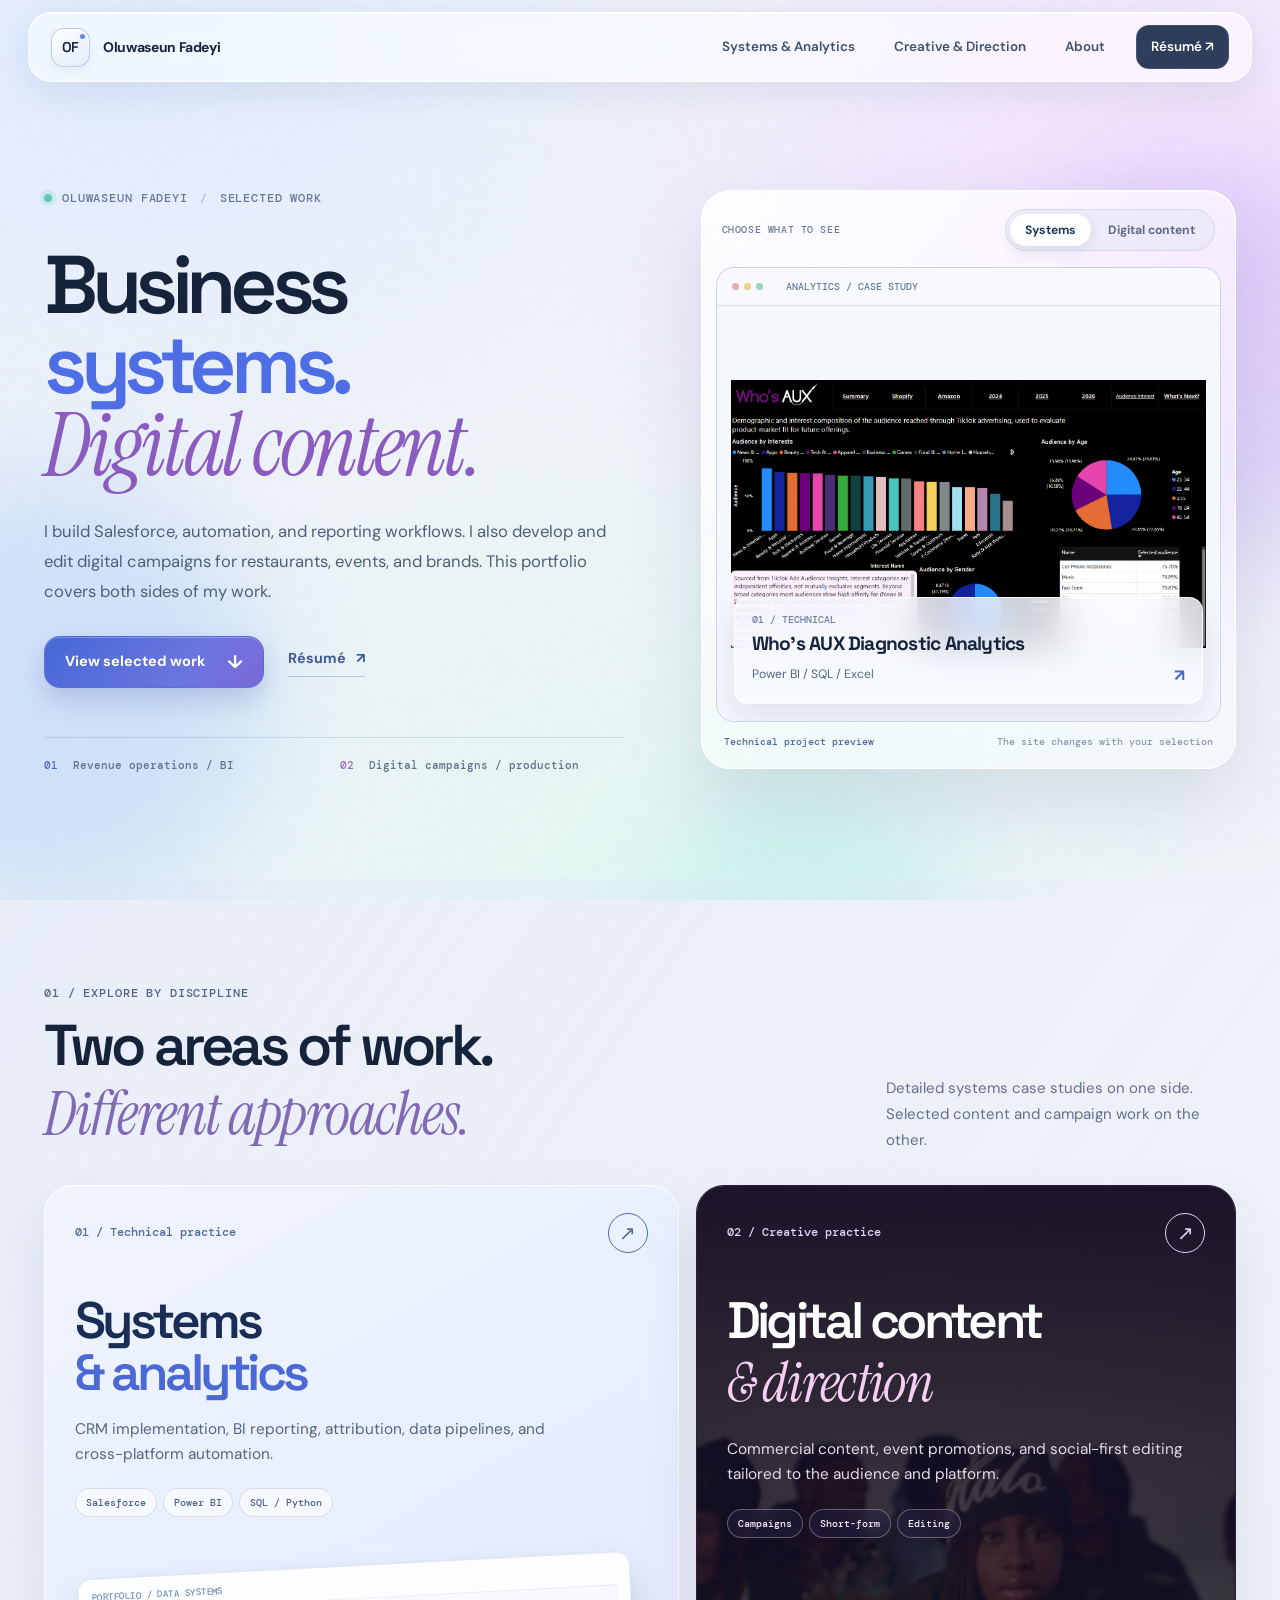
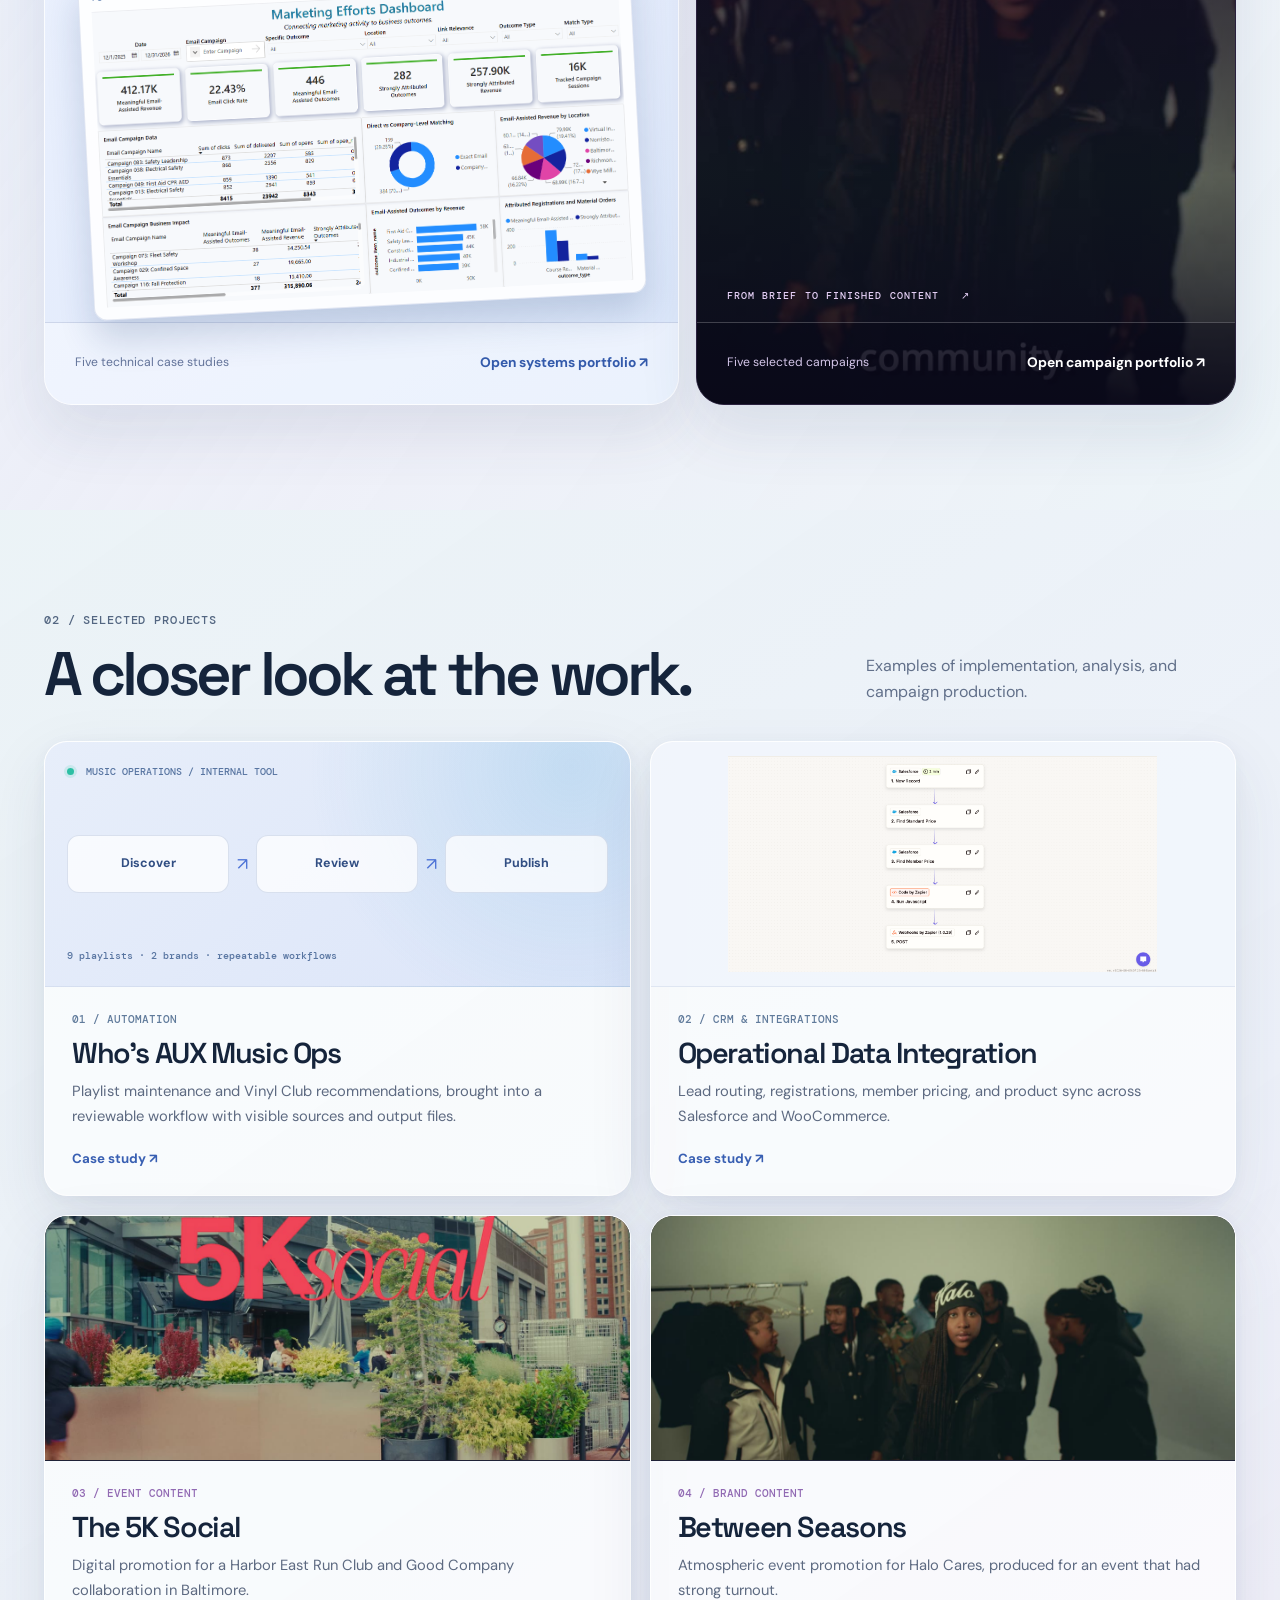
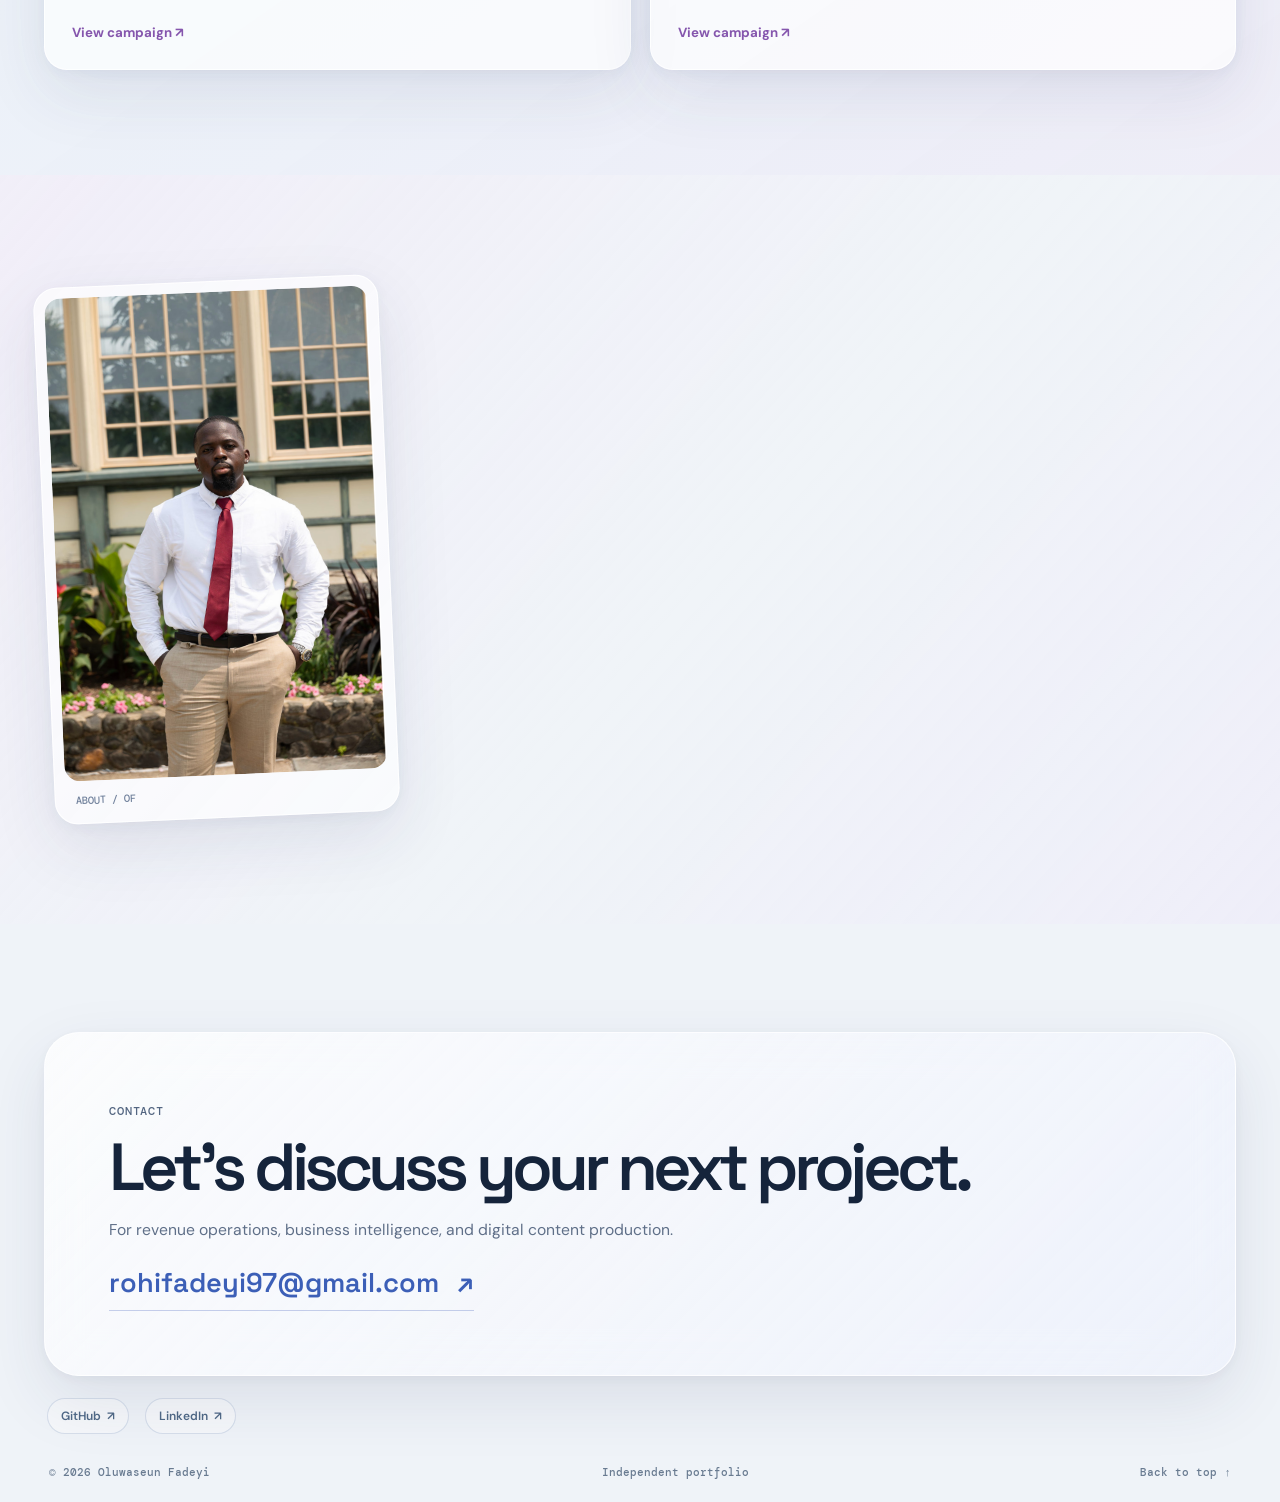
==== commit 54e36f5f: "updates" ====
--- a/index.html
+++ b/index.html
@@ -1,5 +1,6 @@
 <!DOCTYPE html>
-<html lang="en"><head><meta charset="utf-8"/><meta content="width=device-width, initial-scale=1" name="viewport"/><meta content="Portfolio of Oluwaseun Fadeyi: revenue operations, business intelligence, Salesforce integrations, and digital content production." name="description"/><meta content="#ecf2f8" name="theme-color"/><title>Oluwaseun Fadeyi — Analytics, Systems &amp; Digital Content</title><link href="https://fonts.googleapis.com" rel="preconnect"/><link crossorigin="" href="https://fonts.gstatic.com" rel="preconnect"/><link href="https://fonts.googleapis.com/css2?family=DM+Sans:wght@400;500;600;700&amp;family=DM+Mono:wght@400;500&amp;family=Instrument+Serif:ital@0;1&amp;family=Space+Grotesk:wght@400;500;600;700&amp;display=swap" rel="stylesheet"/><link href="studio.css" rel="stylesheet"/><link href="glass.css" rel="stylesheet"/><script>document.documentElement.classList.add('has-js')</script><link href="portfolio-polish.css" rel="stylesheet"/></head><body class="glass-site" id="top"><div aria-hidden="true" class="ambient-layer"><span class="ambient-orb ambient-orb-a"></span><span class="ambient-orb ambient-orb-b"></span><span class="ambient-orb ambient-orb-c"></span></div><div aria-hidden="true" class="reading-progress"></div><div aria-hidden="true" class="scene-indicator"><span class="scene-indicator-label">Overview</span></div><header class="glass-header" id="site-header">
+
+<html lang="en"><head><meta charset="utf-8"/><meta content="width=device-width, initial-scale=1" name="viewport"/><meta content="Portfolio of Oluwaseun Fadeyi: revenue operations, business intelligence, Salesforce integrations, and digital content production." name="description"/><meta content="#ecf2f8" name="theme-color"/><title>Oluwaseun Fadeyi — Analytics, Systems &amp; Digital Content</title><link href="https://fonts.googleapis.com" rel="preconnect"/><link crossorigin="" href="https://fonts.gstatic.com" rel="preconnect"/><link href="https://fonts.googleapis.com/css2?family=DM+Sans:wght@400;500;600;700&amp;family=DM+Mono:wght@400;500&amp;family=Instrument+Serif:ital@0;1&amp;family=Space+Grotesk:wght@400;500;600;700&amp;display=swap" rel="stylesheet"/><link href="studio.css" rel="stylesheet"/><link href="glass.css" rel="stylesheet"/><script>document.documentElement.classList.add('has-js')</script><link href="portfolio-polish.css" rel="stylesheet"/><link href="portfolio-final.css" rel="stylesheet"/></head><body class="glass-site" data-home-focus="systems" id="top"><div aria-hidden="true" class="ambient-layer"><span class="ambient-orb ambient-orb-a"></span><span class="ambient-orb ambient-orb-b"></span><span class="ambient-orb ambient-orb-c"></span></div><div aria-hidden="true" class="reading-progress"></div><div aria-hidden="true" class="scene-indicator"><span class="scene-indicator-label">Overview</span></div><header class="glass-header" id="site-header">
 <nav aria-label="Primary navigation" class="nav-inner">
 <a aria-label="Oluwaseun Fadeyi — home" class="brand" href="index.html"><span class="brand-symbol">OF<span class="brand-dot"></span></span><span class="brand-name">Oluwaseun Fadeyi</span></a>
 <button aria-controls="site-nav" aria-expanded="false" aria-label="Open navigation" class="nav-toggle" type="button"><span></span><span></span></button>
@@ -11,21 +12,21 @@
 <div class="site-width home-intro-layout">
 <div class="home-intro-copy">
 <p class="eyebrow"><span class="signal"></span> Oluwaseun Fadeyi <span class="eyebrow-split">/</span> Selected work</p>
-<h1 id="home-title">Business<br/><span class="system-identity">systems.</span><br/><em>Digital content.</em></h1>
-<p class="home-lede">I build Salesforce, automation, and reporting workflows. I also develop and edit digital campaigns for restaurants, events, and brands. This portfolio covers both sides of my work.</p>
-<div class="home-actions"><a class="primary-action" href="#projects">View selected work <span aria-hidden="true">↓</span></a><a class="home-resume-link" href="resume.pdf" rel="noopener" target="_blank">Résumé <span aria-hidden="true">↗</span></a></div>
-<div aria-label="Areas of work" class="practice-index">
+<h1 class="mode-systems mode-headline" id="home-title">Business<br/><span class="system-identity">systems.</span><br/><em>Digital content.</em></h1><h1 class="mode-creative mode-headline" id="home-title-creative">Creative<br/><span>direction.</span><br/><em>Digital campaigns.</em></h1>
+<p class="home-lede mode-systems">I build Salesforce, automation, and reporting workflows. I also develop and edit digital campaigns for restaurants, events, and brands. This portfolio covers both sides of my work.</p><p class="home-lede mode-creative">Digital-first campaign work for hospitality brands, community events, and cultural projects. The work ranges from short-form promotions to detailed commercial production, with editing shaped around the audience and platform.</p>
+<div class="home-actions mode-systems"><a class="primary-action" href="#projects">View selected work <span aria-hidden="true">↓</span></a><a class="home-resume-link" href="resume.pdf" rel="noopener" target="_blank">Résumé <span aria-hidden="true">↗</span></a></div><div class="home-actions mode-creative"><a class="primary-action" href="creative.html">Watch campaign work <span aria-hidden="true">↗</span></a><a class="home-resume-link" href="resume.pdf" rel="noopener" target="_blank">Résumé <span aria-hidden="true">↗</span></a></div>
+<div aria-label="Areas of work" class="practice-index mode-systems">
 <span><b>01</b> Revenue operations / BI</span>
 <span><b>02</b> Digital campaigns / production</span>
-</div>
+</div><div aria-label="Creative practice" class="practice-index mode-creative"><span><b>01</b> Direction / commercial content</span><span><b>02</b> Social video / event campaigns</span></div>
 </div>
 <div aria-label="Interactive project preview" class="lens-console glass-surface" data-current="systems">
-<div class="lens-console-head"><span class="console-index">SELECT A DISCIPLINE</span><div aria-label="Preview discipline" class="lens-controls" role="group"><button aria-pressed="true" class="lens-button is-active" data-lens="systems" type="button">Systems</button><button aria-pressed="false" class="lens-button" data-lens="creative" type="button">Digital content</button></div></div>
+<div class="lens-console-head"><span class="console-index">CHOOSE WHAT TO SEE</span><div aria-label="Preview discipline" class="lens-controls" role="group"><button aria-pressed="true" class="lens-button is-active" data-lens="systems" type="button">Systems</button><button aria-pressed="false" class="lens-button" data-lens="creative" type="button">Digital content</button></div></div>
 <div class="lens-window">
 <a aria-label="Read Who's AUX Diagnostic Analytics case study" class="lens-slide lens-systems is-active" data-preview="systems" href="case-studies/whos-aux.html"><div class="lens-dashboard"><div class="lens-appbar"><span class="chrome-dots"><i></i><i></i><i></i></span><span>ANALYTICS / CASE STUDY</span></div><img alt="Complete Who's AUX Power BI diagnostic dashboard" loading="eager" src="assets/images/Aux.png"/></div><div class="lens-overlay"><span>01 / Technical</span><strong>Who’s AUX Diagnostic Analytics</strong><small>Power BI / SQL / Excel <b aria-hidden="true">↗</b></small></div></a>
 <a aria-hidden="true" aria-label="Explore The 5K Social digital campaign" class="lens-slide lens-creative" data-preview="creative" href="creative.html#run-club" tabindex="-1"><img alt="The 5K Social: digital event campaign for Harbor East Run Club and Good Company" loading="eager" src="assets/creative/run-club.jpg"/><div class="lens-overlay"><span>02 / Creative</span><strong>The 5K Social</strong><small>Digital event campaign / Short-form video <b aria-hidden="true">↗</b></small></div></a>
 </div>
-<div class="lens-console-foot"><span aria-live="polite" class="console-availability">Technical project preview</span><span class="console-foot-note">Select a tab to switch projects</span></div>
+<div class="lens-console-foot"><span aria-live="polite" class="console-availability">Technical project preview</span><span class="console-foot-note">The site changes with your selection</span></div>
 </div>
 </div>
 </section>
@@ -36,14 +37,14 @@
 <div class="discipline-top"><span>01 / Technical practice</span><span aria-hidden="true">↗</span></div>
 <div class="discipline-info"><h3>Systems <span>&amp; analytics</span></h3><p>CRM implementation, BI reporting, attribution, data pipelines, and cross-platform automation.</p><div class="discipline-capabilities"><span>Salesforce</span><span>Power BI</span><span>SQL / Python</span></div></div>
 <div class="discipline-tech-visual"><span class="diagram-syntax">PORTFOLIO / DATA SYSTEMS</span><img alt="Marketing Attribution Warehouse dashboard, uncropped" loading="lazy" src="assets/images/warehouse.png"/></div>
-<div class="discipline-bottom"><span>Five technical case studies</span><strong>Explore technical work <b aria-hidden="true">↗</b></strong></div>
+<div class="discipline-bottom"><span>Five technical case studies</span><strong>Open systems portfolio ↗</strong></div>
 </a>
 <a class="discipline-card discipline-content reveal" data-interactive-card="" data-spotlight="" href="creative.html">
 <div class="discipline-content-bg"><img alt="Between Seasons digital event campaign visual" loading="lazy" src="assets/creative/between-seasons.jpg"/></div>
 <div class="discipline-top"><span>02 / Creative practice</span><span aria-hidden="true">↗</span></div>
 <div class="discipline-info"><h3>Digital content <em>&amp; direction</em></h3><p>Commercial content, event promotions, and social-first editing tailored to the audience and platform.</p><div class="discipline-capabilities"><span>Campaigns</span><span>Short-form</span><span>Editing</span></div></div>
 <div class="discipline-content-caption">FROM BRIEF TO FINISHED CONTENT   ↗</div>
-<div class="discipline-bottom"><span>Five selected campaigns</span><strong>Explore creative work <b aria-hidden="true">↗</b></strong></div>
+<div class="discipline-bottom"><span>Five selected campaigns</span><strong>Open campaign portfolio ↗</strong></div>
 </a>
 </div>
 </div></section>
@@ -70,4 +71,4 @@
 <div class="professional-links"><a href="https://github.com/issydbi" rel="noopener noreferrer" target="_blank">GitHub <span>↗</span></a><a href="https://linkedin.com/in/oluwaseun-fadeyi-31373a23b/" rel="noopener noreferrer" target="_blank">LinkedIn <span>↗</span></a></div>
 <div class="footer-bottom"><span>© 2026 Oluwaseun Fadeyi</span><span>Independent portfolio</span><a href="#top">Back to top ↑</a></div>
 </div>
-</footer><script defer="" src="glass.js"></script><script defer="" src="portfolio-polish.js"></script></body></html>+</footer><script defer="" src="glass.js"></script><script defer="" src="portfolio-polish.js"></script><script defer="True" src="portfolio-final.js"></script></body></html>
--- a/portfolio-final.css
+++ b/portfolio-final.css
@@ -0,0 +1,297 @@
+/* Final portfolio refinements — native static-site CSS; no external dependency. */
+
+/* 1. No pinned headers or floating table-of-contents bars. */
+body.glass-site .glass-header,
+.glass-header,
+.topbar {
+  position: relative !important;
+  top: auto !important;
+  inset-block-start: auto !important;
+  z-index: 90;
+}
+body.glass-case .case-index-bar,
+body.glass-case .case-index-bar:where(:hover,:focus-within),
+.creative-filter-section {
+  position: relative !important;
+  top: auto !important;
+  z-index: 10;
+}
+.scene-indicator { display: none !important; }
+body.glass-case .case-body-section { scroll-margin-top: 38px; }
+.creative-page .film-feature-section,
+.creative-page .film-grid-section,
+.creative-page .film-item { scroll-margin-top: 28px; }
+
+/* 2. Stronger, reversible homepage identity. The selection follows the visitor
+   through the whole page; it does not merely recolor the preview panel. */
+.home-intro-copy .mode-creative { display: none !important; }
+body[data-home-focus="creative"] .home-intro-copy .mode-systems { display: none !important; }
+body[data-home-focus="creative"] .home-intro-copy .mode-creative { display: block !important; }
+.home-intro-copy .mode-headline { animation: editorial-enter .48s cubic-bezier(.2,.78,.16,1) both; }
+@keyframes editorial-enter {
+  from { opacity: 0; transform: translateY(11px); filter: blur(5px); }
+  to { opacity: 1; transform: translateY(0); filter: blur(0); }
+}
+
+body.glass-site[data-home-focus="creative"] {
+  --tone-a: #413049;
+  --tone-b: #35273d;
+  --tone-c: #152838;
+  --tone-base: #151421;
+  --ink: #fbf7fb;
+  --muted: #cfc2d8;
+  color: #f8f4fb;
+}
+body.glass-site[data-home-focus="creative"] .ambient-layer {
+  background:
+    radial-gradient(ellipse 60% 70% at 8% 4%,rgba(150,67,121,.33),transparent 72%),
+    radial-gradient(ellipse 60% 70% at 92% 36%,rgba(90,47,143,.25),transparent 75%),
+    linear-gradient(150deg,#131923,#1d1929 48%,#15121e);
+}
+body.glass-site[data-home-focus="creative"] .ambient-layer::before { opacity: .10; mix-blend-mode: screen; }
+body.glass-site[data-home-focus="creative"] .ambient-orb-a { background:#cf64b3;opacity:.25; }
+body.glass-site[data-home-focus="creative"] .ambient-orb-b { background:#8b61e7;opacity:.20; }
+body.glass-site[data-home-focus="creative"] .ambient-orb-c { background:#e97c97;opacity:.16; }
+body.glass-site[data-home-focus="creative"] .glass-header {
+  background:rgba(33,27,45,.76);
+  border-color:rgba(250,222,252,.15);
+  box-shadow:0 15px 50px rgba(0,0,0,.19),inset 0 1px 0 rgba(255,255,255,.13);
+}
+body.glass-site[data-home-focus="creative"] .brand,
+body.glass-site[data-home-focus="creative"] .brand-name,
+body.glass-site[data-home-focus="creative"] .nav-links a { color:#f5edf9; }
+body.glass-site[data-home-focus="creative"] .brand-symbol { color:#21162f;background:#f4daf5;border-color:#a97ea9; }
+body.glass-site[data-home-focus="creative"] .nav-links a:hover,
+body.glass-site[data-home-focus="creative"] .nav-links a[aria-current="page"] { background:rgba(229,168,232,.11);color:#ffd8fb; }
+body.glass-site[data-home-focus="creative"] .nav-links .nav-resume {background:#f2dafa;color:#2b2039;}
+body.glass-site[data-home-focus="creative"] .nav-toggle {background:rgba(255,255,255,.09);border-color:rgba(255,255,255,.29);}
+body.glass-site[data-home-focus="creative"] .nav-toggle span {background:#f0dbf0;}
+body.glass-site[data-home-focus="creative"] .home-intro-copy .eyebrow { color:#e4badf; }
+body.glass-site[data-home-focus="creative"] .home-intro-copy h1 { color:#fff7ff; }
+body.glass-site[data-home-focus="creative"] .home-intro-copy h1 span {color:#fbaad8;}
+body.glass-site[data-home-focus="creative"] .home-intro-copy h1 em {color:#e5afe9;}
+body.glass-site[data-home-focus="creative"] .home-lede {color:#d5c9dc;}
+body.glass-site[data-home-focus="creative"] .home-resume-link {color:#f1c4ef;border-color:rgba(250,205,248,.36);}
+body.glass-site[data-home-focus="creative"] .practice-index {color:#c6bad3;border-color:rgba(244,222,244,.22);}
+body.glass-site[data-home-focus="creative"] .practice-index b {color:#f8b2e7;}
+body.glass-site[data-home-focus="creative"] .practice-index span:last-child b {color:#baabff;}
+body.glass-site[data-home-focus="creative"] .primary-action {background:#f2c3eb;color:#281a36;border-color:#f2c3eb;box-shadow:0 10px 32px rgba(249,162,228,.16);}
+body.glass-site[data-home-focus="creative"] .portfolio-home-hero::before {
+  content:'';position:absolute;pointer-events:none;inset:0;
+  background:radial-gradient(ellipse 45% 52% at 73% 33%,rgba(182,83,156,.12),transparent 72%);
+}
+body.glass-site[data-home-focus="creative"] .lens-console {
+  border-color:rgba(250,223,248,.28);
+  background:linear-gradient(146deg,rgba(56,40,68,.77),rgba(33,25,52,.58));
+  box-shadow:0 35px 92px rgba(4,2,12,.39),inset 0 1px 0 rgba(255,244,255,.12);
+}
+body.glass-site[data-home-focus="creative"] .console-index,
+body.glass-site[data-home-focus="creative"] .lens-console-foot,
+body.glass-site[data-home-focus="creative"] .console-availability {color:#ddc6e3;}
+body.glass-site[data-home-focus="creative"] .lens-controls {background:rgba(18,12,28,.47);border-color:rgba(253,228,255,.14);}
+body.glass-site[data-home-focus="creative"] .lens-button:not(.is-active) {color:#e3d2e6;}
+body.glass-site[data-home-focus="creative"] .lens-button.is-active {background:#f3ceef;color:#372441;}
+body.glass-site[data-home-focus="creative"] .lens-window {border-color:rgba(252,226,248,.19);background:#15101e;}
+body.glass-site[data-home-focus="creative"] .lens-overlay {box-shadow:0 10px 35px rgba(0,0,0,.14);}
+
+/* The user's preferred two-path section stays, but its relative emphasis and
+   materials change with the selected discipline. */
+body.glass-site[data-home-focus="creative"] .discipline-section {
+  background:linear-gradient(120deg,rgba(32,24,48,.45),rgba(72,31,72,.32) 70%,rgba(42,29,56,.2));
+}
+body.glass-site[data-home-focus="creative"] .discipline-heading h2,
+body.glass-site[data-home-focus="creative"] .project-proof-section .section-intro h2,
+body.glass-site[data-home-focus="creative"] .about-section-v3 h2 {color:#f5edf8;}
+body.glass-site[data-home-focus="creative"] .discipline-heading h2 em {color:#f4b1df;}
+body.glass-site[data-home-focus="creative"] .discipline-heading p,
+body.glass-site[data-home-focus="creative"] .discipline-heading>p,
+body.glass-site[data-home-focus="creative"] .project-proof-section .section-intro p,
+body.glass-site[data-home-focus="creative"] .about-section-v3 p {color:#d0c1d7;}
+body.glass-site[data-home-focus="creative"] .discipline-tech {filter:saturate(.65) brightness(.93);}
+body.glass-site[data-home-focus="creative"] .discipline-content {
+  outline:2px solid rgba(250,173,237,.65);
+  outline-offset:-6px;
+  box-shadow:0 30px 100px rgba(246,135,219,.16);
+}
+body.glass-site[data-home-focus="creative"] .discipline-content .discipline-info h3 {color:#fff4fc;}
+body.glass-site[data-home-focus="creative"] .project-proof-section {
+  background:linear-gradient(125deg,rgba(62,29,74,.29),rgba(30,30,47,.42));
+}
+body.glass-site[data-home-focus="creative"] .project-proof-section .proof-card {
+  background:rgba(44,35,59,.86);
+  color:#f7eff8;
+  border-color:rgba(250,221,246,.14);
+}
+body.glass-site[data-home-focus="creative"] .proof-description p {color:#d6c7d9;}
+body.glass-site[data-home-focus="creative"] .proof-description>span,
+body.glass-site[data-home-focus="creative"] .proof-description strong {color:#efb0e3;}
+body.glass-site[data-home-focus="creative"] .about-section-v3 {background:linear-gradient(140deg,rgba(53,30,62,.40),rgba(19,25,42,.35));}
+body.glass-site[data-home-focus="creative"] .about-section-v3 .eyebrow,
+body.glass-site[data-home-focus="creative"] .project-proof-section .eyebrow,
+body.glass-site[data-home-focus="creative"] .discipline-section .eyebrow {color:#ecbbeb;}
+body.glass-site[data-home-focus="creative"] .professional-quicklinks a {background:rgba(240,210,246,.12);color:#f2d8f4;border-color:rgba(250,221,246,.2);}
+body.glass-site[data-home-focus="creative"] .glass-footer {background:linear-gradient(180deg,rgba(27,21,39,.9),#171222);}
+@media (min-width: 1000px) {
+  body.glass-site[data-home-focus="creative"] .discipline-grid {grid-template-columns:.88fr 1.12fr;}
+  body.glass-site[data-home-focus="systems"] .discipline-grid {grid-template-columns:1.08fr .92fr;}
+}
+
+/* 3. Case studies: genuine clear typographic hierarchy inside diagrams.
+   Text does not collide, especially in the architecture figure submitted by the user. */
+body.glass-case .case-diagram .diagram-node,
+body.glass-case .case-architecture .diagram-node {
+  min-width:0;
+  display:flex;
+  flex-direction:column;
+  justify-content:center;
+  align-items:flex-start;
+  gap:9px;
+  text-align:left;
+  padding:18px 19px;
+  line-height:1.4;
+  overflow-wrap:normal;
+}
+body.glass-case .diagram-node > div { display:flex;flex-direction:column;align-items:flex-start;gap:9px;min-width:0;width:100%; }
+body.glass-case .diagram-node strong,
+body.glass-case .diagram-node span {
+  display:block;
+  width:100%;
+  margin:0;
+  white-space:normal;
+  overflow-wrap:break-word;
+}
+body.glass-case .diagram-node strong {font:700 .89rem/1.35 var(--sans);letter-spacing:-.012em;color:#273a56;}
+body.glass-case .diagram-node span {font:400 .79rem/1.5 var(--sans);color:#62748e;}
+body.glass-case .diagram-node .principle-num,
+body.glass-case .diagram-node .tier-number,
+body.glass-case .diagram-node .flow-step { width:auto;font:500 .67rem var(--mono); }
+body.glass-case .case-diagram .source-grid {display:grid;grid-template-columns:repeat(2,minmax(0,1fr));gap:13px;}
+body.glass-case .case-diagram .warehouse-flow {display:grid;grid-template-columns:minmax(0,1fr) 22px minmax(0,1.12fr) 22px minmax(0,1fr);gap:8px;align-items:stretch;}
+body.glass-case .case-diagram .warehouse-flow .diagram-node {min-width:0;}
+body.glass-case .case-diagram .warehouse-flow .diagram-arrow {align-self:center;font-size:1.15rem;}
+body.glass-case .case-diagram .match-flow,
+body.glass-case .case-diagram .redo-flow,
+body.glass-case .case-diagram .integration-flow {gap:9px;}
+body.glass-case .hero-source-grid {grid-template-columns:repeat(4,minmax(0,1fr));gap:12px;}
+body.glass-case .hero-source-grid .diagram-node {min-height:130px;}
+body.glass-case .hero-flow {gap:11px;}
+body.glass-case .hero-flow .diagram-node {min-height:138px;}
+body.glass-case .case-architecture {max-width:1160px;}
+body.glass-case .case-architecture .diagram-label {font-size:.78rem;letter-spacing:.07em;margin-bottom:18px!important;}
+body.case-marketing #chapter-01 .case-study-content-wide {display:grid;grid-template-columns:1fr;gap:25px;}
+body.case-marketing #chapter-01 .case-study-content-wide .about-copy {max-width:820px;}
+body.case-marketing #chapter-01 .architecture-diagram {width:100%;padding:30px;}
+body.case-marketing #chapter-01 .architecture-diagram .source-grid {grid-template-columns:repeat(4,minmax(0,1fr));}
+body.case-marketing #chapter-01 .architecture-diagram .warehouse-flow {margin-top:20px;}
+body.case-marketing #chapter-01 .architecture-diagram .diagram-node {min-height:100px;}
+
+/* Extra image evidence and modeled dashboard visual (not a claimed Power BI screenshot). */
+body.glass-case .case-data-visual {margin-bottom:26px;}
+body.glass-case .case-data-visual img {display:block;width:100%;height:auto;border-radius:15px;background:#15111d;}
+body.glass-case .case-context-image {max-width:980px;}
+body.glass-case .case-routing-visual {margin-top:28px;}
+body.glass-case .case-routing-visual img {width:100%;height:auto;object-fit:contain;}
+
+/* 4. Outcomes on digital campaigns: specific, attributed carefully, visually evident. */
+.creative-page .film-content p {max-width:640px;}
+.campaign-evidence {
+  display:flex;align-items:center;gap:24px;justify-content:space-between;
+  margin:19px 0 20px;padding:15px 0 16px;
+  border-top:1px solid rgba(104,94,135,.2);
+  border-bottom:1px solid rgba(104,94,135,.2);
+}
+.campaign-evidence>div:first-child {display:flex;flex-direction:column;min-width:100px;}
+.campaign-evidence strong {font:600 clamp(1.8rem,2.5vw,2.65rem)/1 var(--display);letter-spacing:-.06em;color:#49355e;}
+.campaign-evidence span {font:.72rem/1.4 var(--mono);color:#7c708f;}
+.campaign-evidence-detail {display:flex;flex-direction:column;align-items:flex-end;gap:9px;text-align:right;}
+.campaign-evidence-detail a,
+.event-link {display:inline-flex;align-items:center;gap:9px;color:#654d9d;font:.78rem/1.4 var(--sans);font-weight:700;text-decoration:none;border-bottom:1px solid rgba(128,93,165,.34);padding-bottom:2px;}
+.campaign-evidence-detail a:hover,.event-link:hover {color:#9c4fab;border-color:currentColor;}
+.creative-page .film-feature-section .feature-video-info {display:grid;grid-template-columns:1fr auto;gap:15px 34px;align-items:center;}
+.creative-page .film-feature-section .brand-context {grid-column:1/-1;margin:0;max-width:860px;color:#d6d0e6;font-size:.95rem;line-height:1.65;}
+.creative-page .film-feature-section .event-link {grid-column:1/-1;justify-self:start;color:#f7cee9;border-color:rgba(247,206,233,.46);}
+.campaign-results {
+  padding:78px 0 91px;
+  background:linear-gradient(120deg,rgba(231,211,249,.48),rgba(232,240,255,.55));
+  border-top:1px solid rgba(120,108,162,.14);
+  border-bottom:1px solid rgba(120,108,162,.14);
+}
+.campaign-results-intro {display:grid;grid-template-columns:minmax(0,1fr) minmax(280px,.55fr);gap:20px 40px;align-items:end;margin-bottom:30px;}
+.campaign-results-intro h2 {font:600 clamp(2.3rem,4.2vw,4.9rem)/1.04 var(--display);letter-spacing:-.06em;margin:0;max-width:710px;}
+.campaign-results-intro p:last-child {margin:0;color:#66718d;line-height:1.7;font-size:.9rem;}
+.campaign-results-grid {display:grid;grid-template-columns:repeat(4,minmax(0,1fr));gap:13px;}
+.campaign-results-grid a {
+  padding:23px 19px;min-width:0;min-height:160px;
+  border:1px solid rgba(248,248,255,.86);border-radius:21px;
+  background:rgba(255,255,255,.57);box-shadow:0 14px 38px rgba(63,47,106,.055);
+  display:flex;flex-direction:column;justify-content:space-between;gap:18px;text-decoration:none;
+  transition:transform .3s ease,box-shadow .3s ease;
+}
+.campaign-results-grid a:hover {transform:translateY(-4px);box-shadow:0 22px 43px rgba(63,47,106,.12);}
+.campaign-results-grid strong {font:600 clamp(2.3rem,3.2vw,3.8rem)/1 var(--display);letter-spacing:-.08em;color:#34274e;}
+.campaign-results-grid span {font:.74rem/1.5 var(--mono);color:#746984;}
+
+@media (max-width:1050px) {
+  .campaign-results-grid {grid-template-columns:repeat(2,minmax(0,1fr));}
+  .campaign-results-intro {grid-template-columns:1fr;}
+  body.glass-case .hero-source-grid {grid-template-columns:repeat(2,minmax(0,1fr));}
+  body.case-marketing #chapter-01 .architecture-diagram .source-grid {grid-template-columns:repeat(2,minmax(0,1fr));}
+}
+@media (max-width:720px) {
+  body.glass-site[data-home-focus="creative"] .nav-links.open {background:#261f36;border-color:rgba(255,255,255,.18);}
+  body.glass-site[data-home-focus="creative"] .home-intro-copy h1 {font-size:clamp(2.95rem,10.7vw,4.6rem);}
+  body.glass-case .hero-source-grid,
+  body.case-marketing #chapter-01 .architecture-diagram .source-grid {grid-template-columns:repeat(2,minmax(0,1fr));}
+  body.glass-case .case-diagram .warehouse-flow {grid-template-columns:1fr;gap:8px;}
+  body.glass-case .case-diagram .warehouse-flow .diagram-arrow,
+  body.glass-case .hero-flow .diagram-arrow {transform:rotate(90deg);min-height:22px;}
+  body.glass-case .hero-flow {grid-template-columns:1fr;}
+  body.glass-case .diagram-node strong {font-size:.85rem;}
+  body.glass-case .diagram-node span {font-size:.75rem;}
+  body.glass-case .case-diagram .diagram-node,
+  body.glass-case .case-architecture .diagram-node {padding:12px;gap:6px;}
+  body.case-marketing #chapter-01 .architecture-diagram {padding:17px;}
+  .campaign-results {padding:60px 0;}
+  .campaign-evidence {gap:12px;flex-wrap:wrap;}
+  .campaign-evidence-detail {align-items:flex-start;text-align:left;}
+  .creative-page .film-feature-section .feature-video-info {grid-template-columns:1fr;}
+  .creative-page .film-feature-section .brand-context,
+  .creative-page .film-feature-section .event-link {grid-column:1;}
+  .campaign-results-grid a {min-height:140px;padding:18px;}
+}
+@media (max-width:420px) {
+  .campaign-results-grid {grid-template-columns:1fr 1fr;gap:8px;}
+  .campaign-results-grid a {min-height:145px;padding:13px 12px;}
+  .campaign-results-grid strong {font-size:2.25rem;}
+  .campaign-results-grid span {font-size:.68rem;}
+  body.glass-case .hero-source-grid {grid-template-columns:1fr;}
+}
+@media (prefers-reduced-motion:reduce) {
+  .home-intro-copy .mode-headline {animation:none;}
+  .campaign-results-grid a {transition:none;}
+}
+/* Solid dark chapter surfaces keep the creative-mode typography readable all
+   the way down the homepage, including browsers that layer the ambient canvas
+   behind the root background. */
+body.glass-site[data-home-focus="creative"] {background:#171522 !important;}
+body.glass-site[data-home-focus="creative"] .portfolio-home-hero {
+  background:linear-gradient(145deg,#181726 0%,#20172d 52%,#261b31 100%) !important;
+}
+body.glass-site[data-home-focus="creative"] .discipline-section {
+  background:linear-gradient(135deg,#241b32 0%,#2b2038 48%,#201e31 100%) !important;
+}
+body.glass-site[data-home-focus="creative"] .project-proof-section {
+  background:linear-gradient(150deg,#1c2331 0%,#251c34 70%,#271b32 100%) !important;
+}
+body.glass-site[data-home-focus="creative"] .about-section-v3 {
+  background:linear-gradient(145deg,#211b30 0%,#181d2b 100%) !important;
+}
+body.glass-site[data-home-focus="creative"] .discipline-heading,
+body.glass-site[data-home-focus="creative"] .section-intro,
+body.glass-site[data-home-focus="creative"] .about-v3-grid {color:#f6ecf8;}
+body.glass-site[data-home-focus="creative"] .discipline-heading p,
+body.glass-site[data-home-focus="creative"] .project-proof-section .section-intro p,
+body.glass-site[data-home-focus="creative"] .about-v3-grid p {color:#d8cbdc !important;}
+body.glass-site[data-home-focus="creative"] .discipline-info p {color:inherit;}
+body.glass-site[data-home-focus="creative"] .discipline-tech .discipline-info p {color:#536987;}
+body.glass-site[data-home-focus="creative"] .discipline-content .discipline-info p {color:#f1e4f3;}
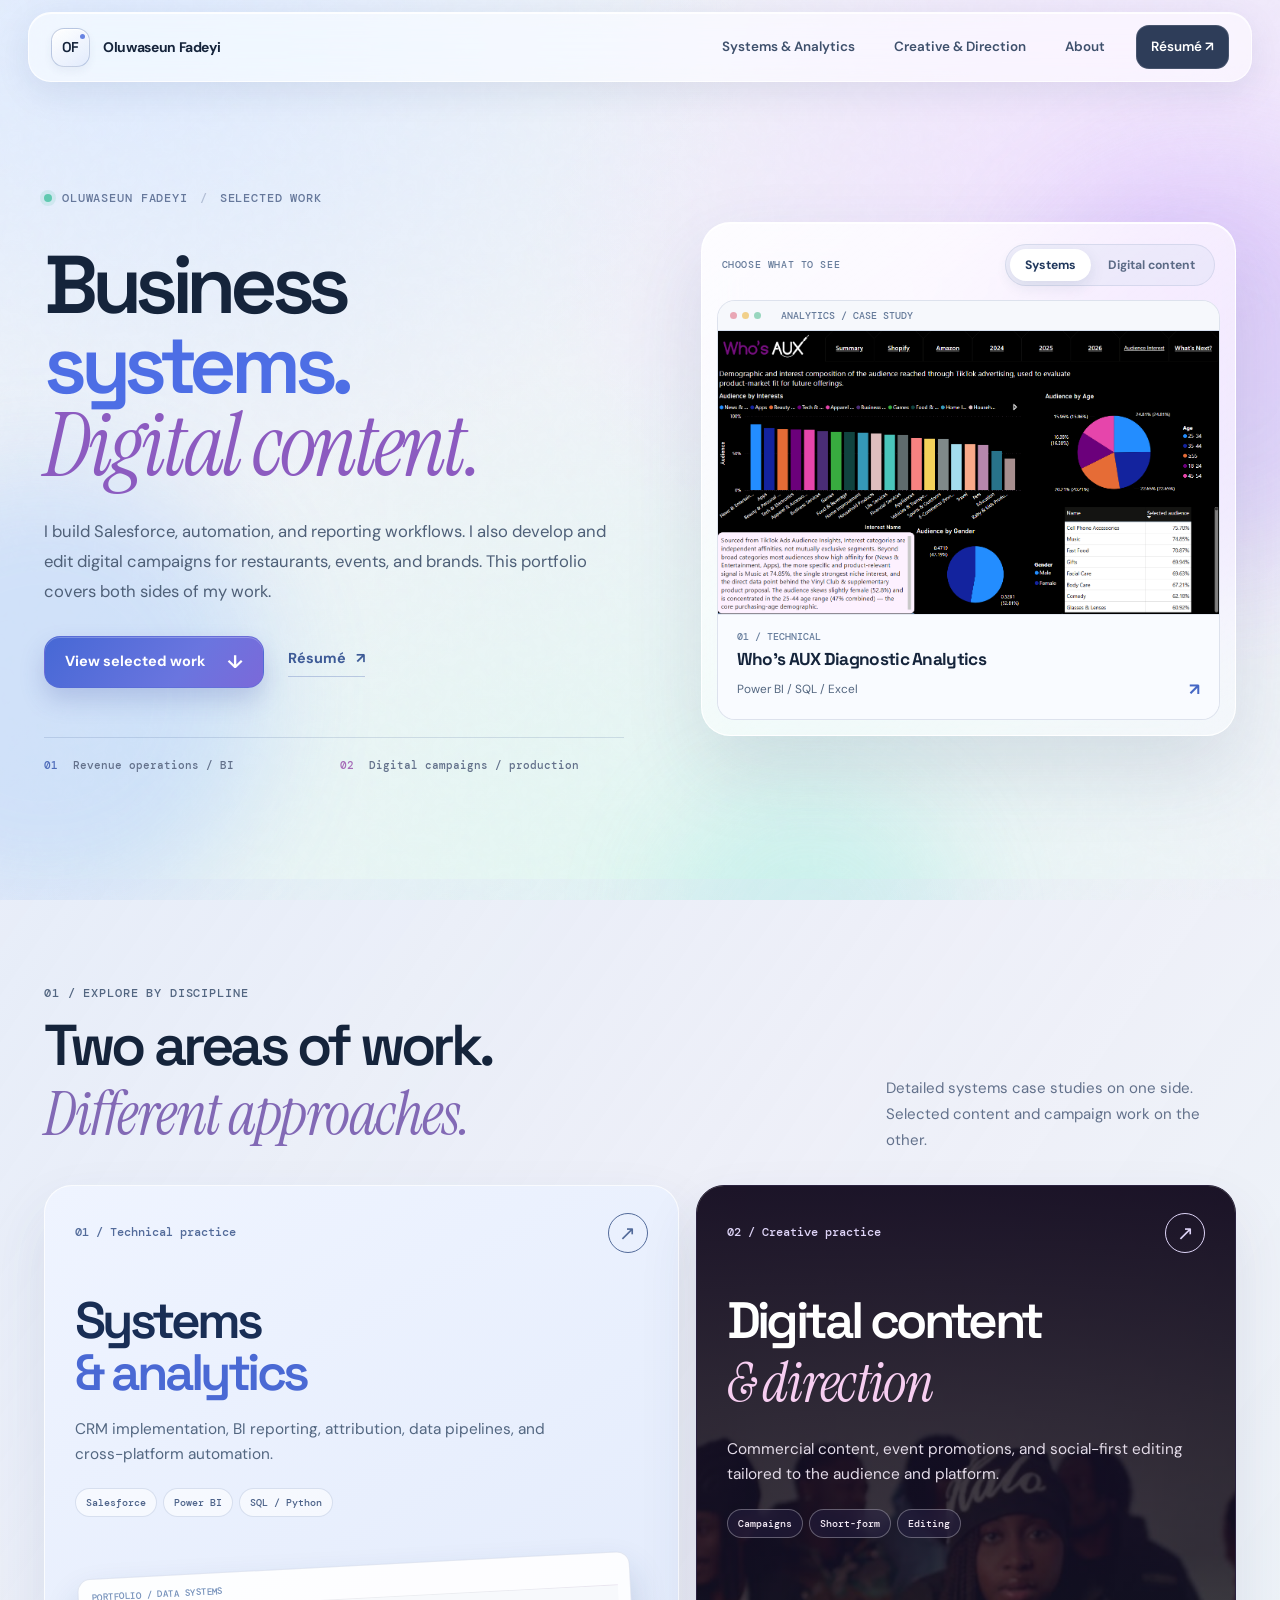
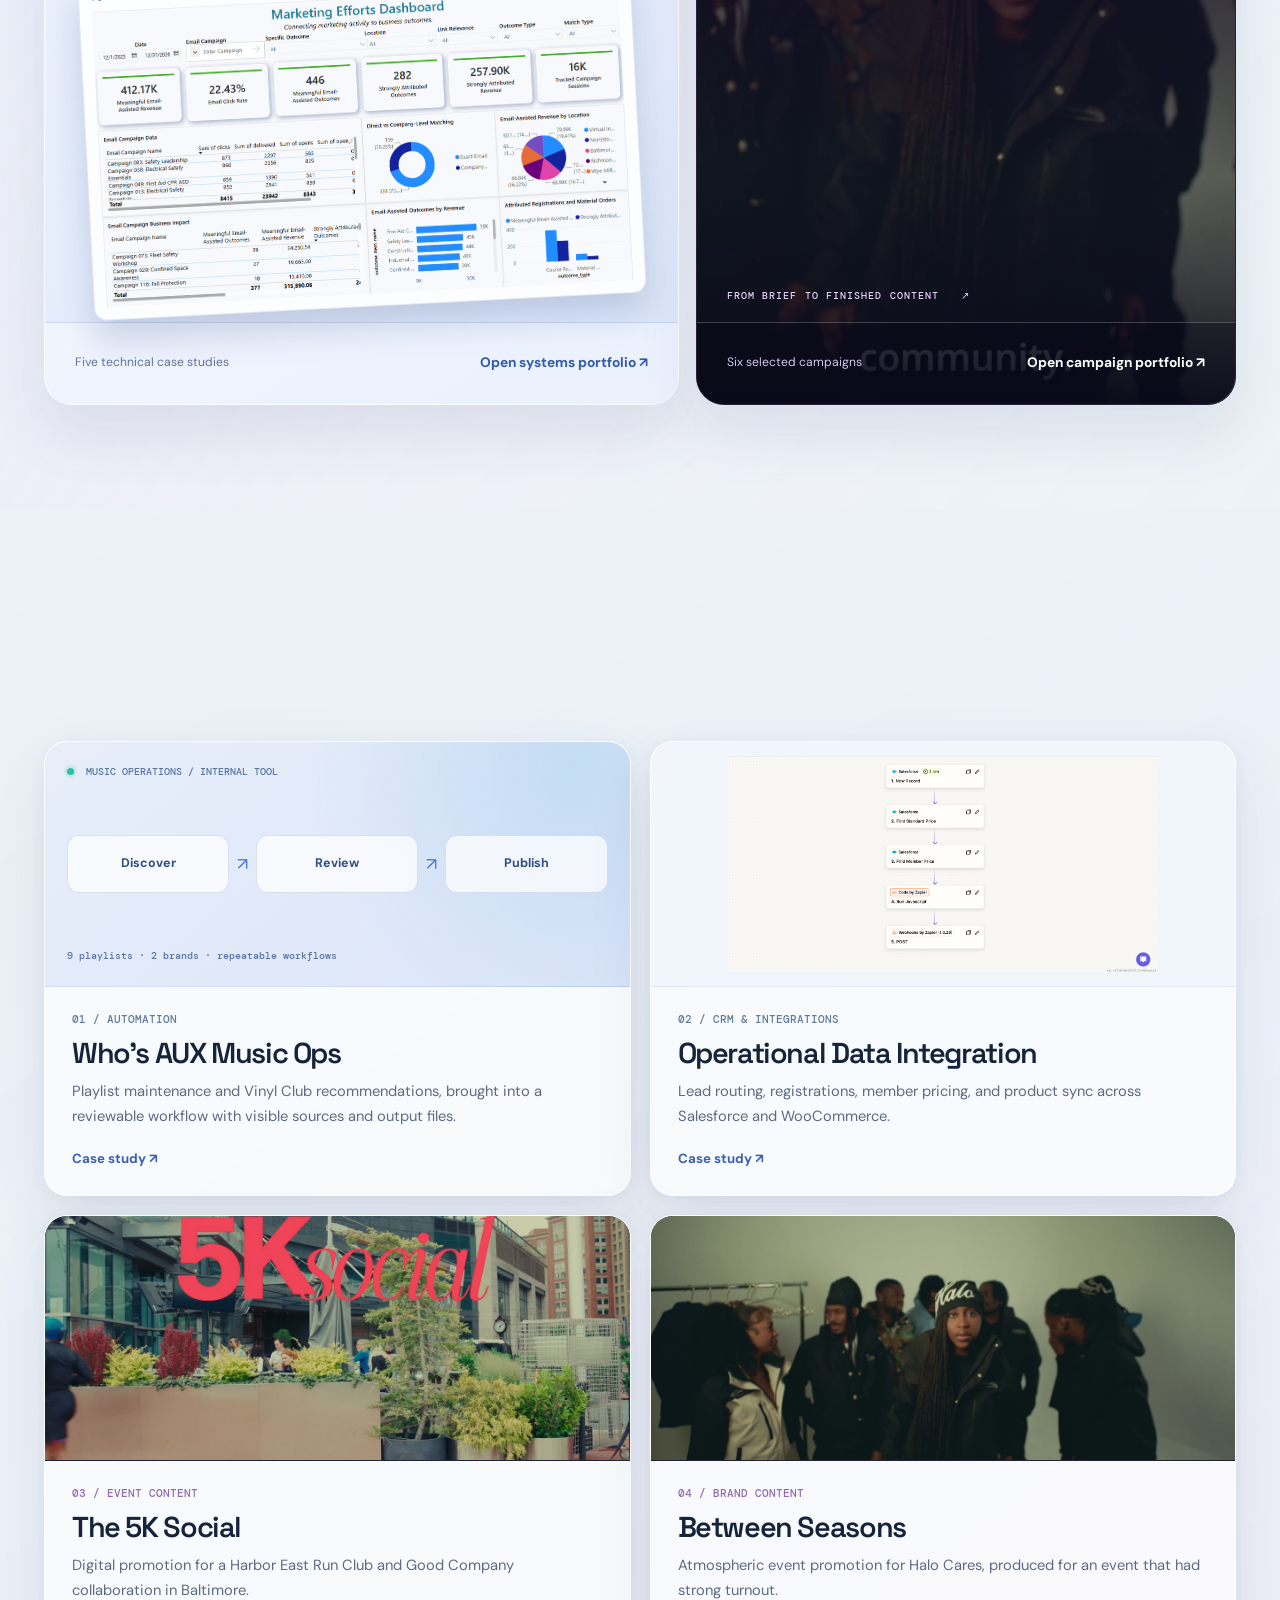
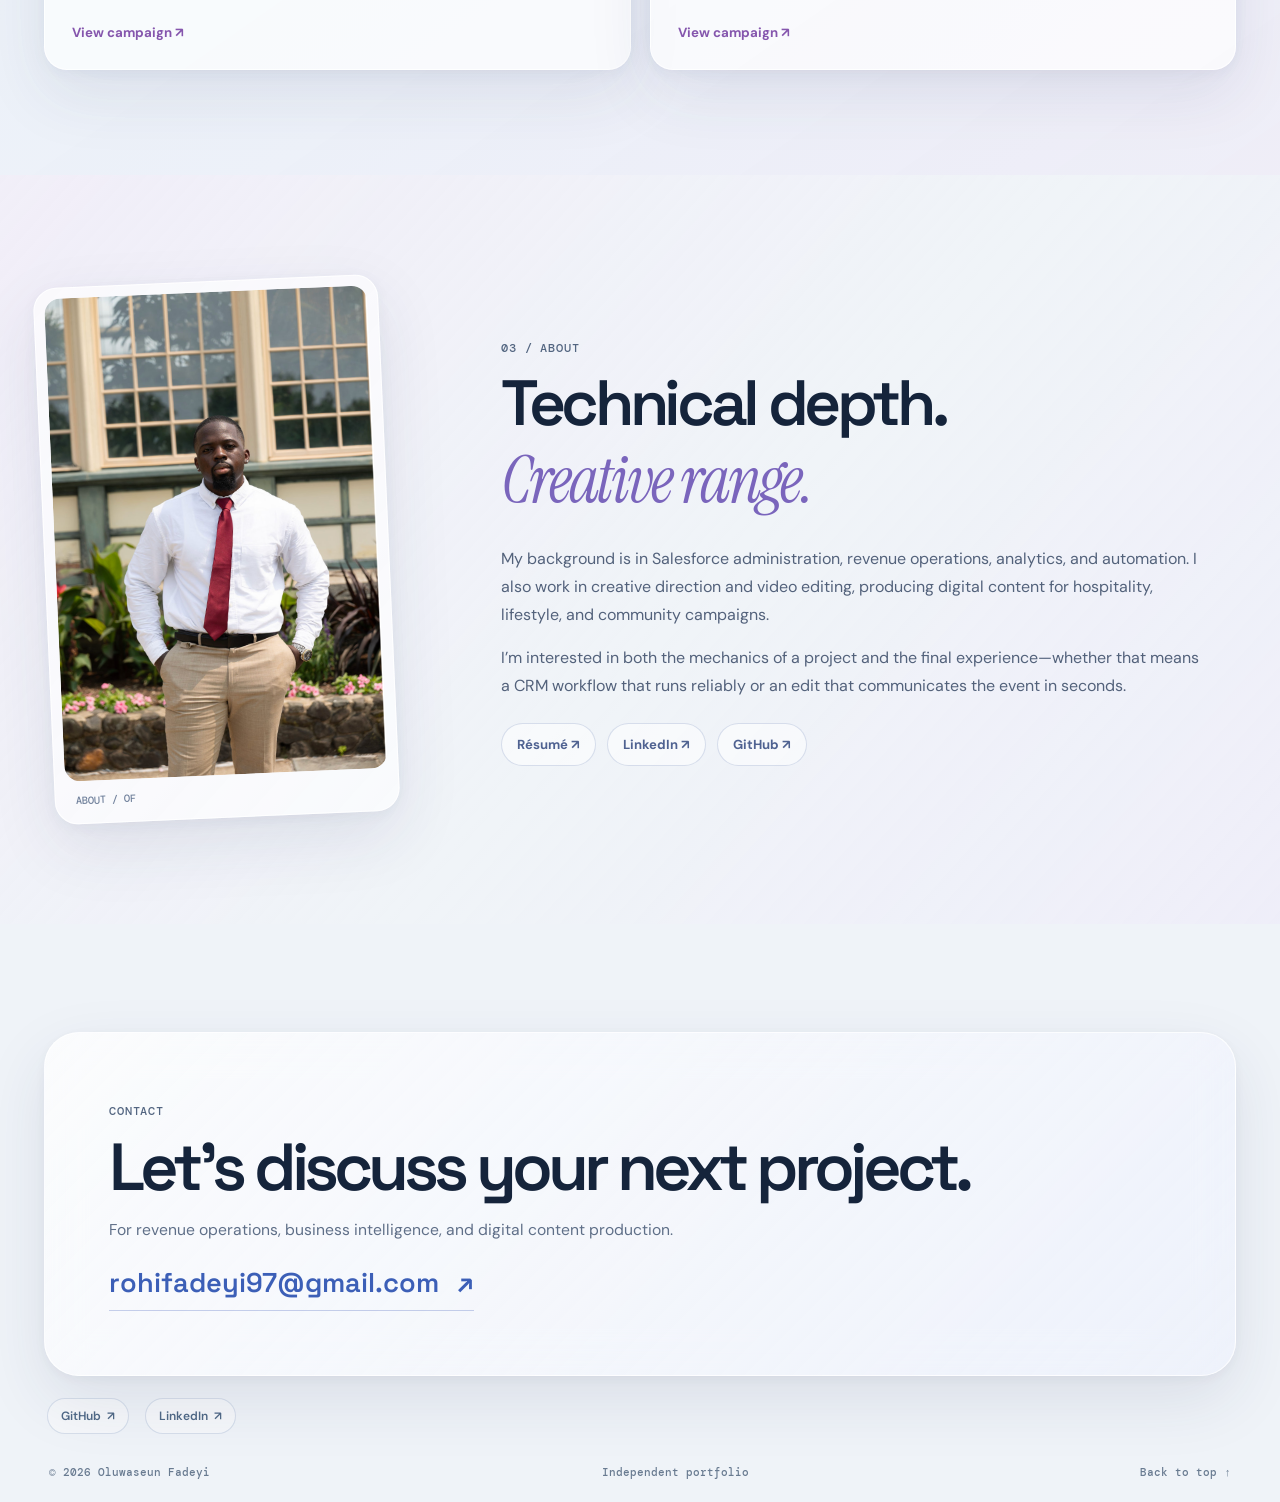
==== commit 4433c2d2: "creative update1" ====
--- a/index.html
+++ b/index.html
@@ -26,7 +26,7 @@
 <a aria-label="Read Who's AUX Diagnostic Analytics case study" class="lens-slide lens-systems is-active" data-preview="systems" href="case-studies/whos-aux.html"><div class="lens-dashboard"><div class="lens-appbar"><span class="chrome-dots"><i></i><i></i><i></i></span><span>ANALYTICS / CASE STUDY</span></div><img alt="Complete Who's AUX Power BI diagnostic dashboard" loading="eager" src="assets/images/Aux.png"/></div><div class="lens-overlay"><span>01 / Technical</span><strong>Who’s AUX Diagnostic Analytics</strong><small>Power BI / SQL / Excel <b aria-hidden="true">↗</b></small></div></a>
 <a aria-hidden="true" aria-label="Explore The 5K Social digital campaign" class="lens-slide lens-creative" data-preview="creative" href="creative.html#run-club" tabindex="-1"><img alt="The 5K Social: digital event campaign for Harbor East Run Club and Good Company" loading="eager" src="assets/creative/run-club.jpg"/><div class="lens-overlay"><span>02 / Creative</span><strong>The 5K Social</strong><small>Digital event campaign / Short-form video <b aria-hidden="true">↗</b></small></div></a>
 </div>
-<div class="lens-console-foot"><span aria-live="polite" class="console-availability">Technical project preview</span><span class="console-foot-note">The site changes with your selection</span></div>
+
 </div>
 </div>
 </section>
@@ -44,7 +44,7 @@
 <div class="discipline-top"><span>02 / Creative practice</span><span aria-hidden="true">↗</span></div>
 <div class="discipline-info"><h3>Digital content <em>&amp; direction</em></h3><p>Commercial content, event promotions, and social-first editing tailored to the audience and platform.</p><div class="discipline-capabilities"><span>Campaigns</span><span>Short-form</span><span>Editing</span></div></div>
 <div class="discipline-content-caption">FROM BRIEF TO FINISHED CONTENT   ↗</div>
-<div class="discipline-bottom"><span>Five selected campaigns</span><strong>Open campaign portfolio ↗</strong></div>
+<div class="discipline-bottom"><span>Six selected campaigns</span><strong>Open campaign portfolio ↗</strong></div>
 </a>
 </div>
 </div></section>
--- a/studio.css
+++ b/studio.css
@@ -1,5 +1,4 @@
 /* OF / STUDIO INDEX — editorial identity, 2026. Built as a static site. */
-@import url('https://fonts.googleapis.com/css2?family=DM+Mono:wght@400;500&family=Instrument+Serif:ital@0;1&family=Space+Grotesk:wght@400;500;600;700&display=swap');
 :root{
  --paper:#f0eee7;--paper2:#e9e5d8;--ink:#171716;--line:#171716;--muted:#5c5e56;
  --cobalt:#2947f5;--acid:#d6f85a;--lavender:#bc9cff;--coral:#f77960;--cream:#f9f5e9;
--- a/glass.css
+++ b/glass.css
@@ -1,5 +1,4 @@
 /* Glass Studio — visual system, 2026. Static site: no dependencies or build step. */
-@import url('https://fonts.googleapis.com/css2?family=DM+Sans:wght@400;500;600;700&family=DM+Mono:wght@400;500&family=Instrument+Serif:ital@0;1&family=Space+Grotesk:wght@400;500;600;700&display=swap');
 
 @property --tone-a { syntax: '<color>'; inherits: true; initial-value: #e3efff; }
 @property --tone-b { syntax: '<color>'; inherits: true; initial-value: #eee1ff; }
--- a/portfolio-final.css
+++ b/portfolio-final.css
@@ -295,3 +295,216 @@
 body.glass-site[data-home-focus="creative"] .discipline-info p {color:inherit;}
 body.glass-site[data-home-focus="creative"] .discipline-tech .discipline-info p {color:#536987;}
 body.glass-site[data-home-focus="creative"] .discipline-content .discipline-info p {color:#f1e4f3;}
+
+/* 2026-10: Focused portfolio cleanup. Real work first, interface second. */
+
+/* Homepage discipline selector: full, uncropped work, with the identity below the visual. */
+.portfolio-home-hero .lens-console { padding: 15px; }
+.portfolio-home-hero .lens-console-head { padding: 6px 5px 14px; gap: 16px; }
+.portfolio-home-hero .lens-window {
+  display: grid;
+  position: relative;
+  aspect-ratio: auto !important;
+  min-height: 0 !important;
+  border-radius: 18px;
+  overflow: hidden;
+  background: #f6f8fc;
+}
+.portfolio-home-hero .lens-slide {
+  display: flex;
+  flex-direction: column;
+  grid-area: 1 / 1;
+  position: relative !important;
+  inset: auto !important;
+  width: 100%;
+  height: 100%;
+  overflow: hidden;
+  transform: none !important;
+}
+.portfolio-home-hero .lens-dashboard {
+  flex: 1 0 auto;
+  height: auto !important;
+  display: block;
+  background: #fff;
+}
+.portfolio-home-hero .lens-appbar {
+  height: 30px;
+  gap: 12px;
+  font-size: .6rem;
+  padding: 0 12px;
+  background: #f6f8fc;
+}
+.portfolio-home-hero .lens-dashboard > img {
+  display: block;
+  flex: none !important;
+  min-height: 0 !important;
+  width: 100% !important;
+  height: auto !important;
+  padding: 0 !important;
+  object-fit: contain !important;
+  object-position: center;
+  background: #fff;
+}
+.portfolio-home-hero .lens-creative > img {
+  display: block;
+  flex: 1 0 auto;
+  width: 100%;
+  height: auto !important;
+  min-height: 0;
+  object-fit: contain !important;
+  object-position: center;
+}
+.portfolio-home-hero .lens-creative::before { display: none; }
+.portfolio-home-hero .lens-overlay,
+body.glass-site[data-home-focus="creative"] .portfolio-home-hero .lens-overlay {
+  position: relative !important;
+  inset: auto !important;
+  display: grid;
+  flex: 1 0 auto;
+  gap: 6px;
+  min-height: 100px;
+  margin: 0;
+  padding: 15px 19px 17px;
+  border-radius: 0;
+  border: 0;
+  border-top: 1px solid rgba(86,108,150,.13);
+  background: #f9fbff;
+  box-shadow: none;
+  backdrop-filter: none;
+  -webkit-backdrop-filter: none;
+}
+.portfolio-home-hero .lens-overlay strong { font-size: clamp(1.05rem,1.35vw,1.32rem); line-height: 1.2; }
+.portfolio-home-hero .lens-overlay small { font-size: .74rem; }
+.portfolio-home-hero .lens-creative .lens-overlay,
+body.glass-site[data-home-focus="creative"] .portfolio-home-hero .lens-creative .lens-overlay {
+  background: #191424;
+  color: #fff;
+  border-color: rgba(255,255,255,.14);
+}
+.portfolio-home-hero .lens-creative .lens-overlay span,
+.portfolio-home-hero .lens-creative .lens-overlay small { color: #d6cce7; }
+.portfolio-home-hero .lens-creative .lens-overlay small b { color: #fff; }
+.portfolio-home-hero .lens-slide:not(.is-active) { pointer-events: none; }
+
+/* Case study real dashboard mount is populated only by the local Mac capture helper. */
+.real-dashboard-mount:empty { display: none; }
+.real-dashboard-mount:not(:empty) {
+  width: min(100% - 48px, 1200px);
+  margin: 20px auto 68px;
+}
+.real-dashboard-mount figure { margin: 0; }
+.real-dashboard-mount img {
+  display: block;
+  width: 100%;
+  height: auto;
+  border-radius: 20px;
+  border: 1px solid rgba(64,83,133,.16);
+  box-shadow: 0 24px 65px rgba(35,54,96,.14);
+}
+.real-dashboard-mount figcaption {
+  padding: 14px 3px 0;
+  color: #61728a;
+  font: 500 .7rem/1.6 var(--mono);
+  letter-spacing: .02em;
+}
+
+/* Event work: the content is the main visual, the proof and links are small. */
+.portfolio-film-grid .film-item { height: auto; }
+.portfolio-film-grid .film-content { padding: 21px 23px 24px; }
+.portfolio-film-grid .film-content h3 { margin-bottom: 9px; }
+.portfolio-film-grid .film-content > p { font-size: .9rem; line-height: 1.63; max-width: 58ch; }
+.film-meta-row {
+  display: flex;
+  align-items: center;
+  justify-content: space-between;
+  flex-wrap: wrap;
+  gap: 10px 18px;
+  margin-top: 20px;
+  padding-top: 14px;
+  border-top: 1px solid rgba(100,87,132,.17);
+  color: #645d7c;
+  font: 500 .72rem/1.6 var(--mono);
+}
+.film-meta-row a {
+  color: #6d488e;
+  text-decoration: none;
+  border-bottom: 1px solid rgba(109,72,142,.34);
+  padding-bottom: 2px;
+}
+.film-meta-row a:hover { color: #4a2774; border-bottom-color: currentColor; }
+
+/* Late Breakfast has three distinct releases. Keep them together as a sequence. */
+.portfolio-film-grid .late-breakfast-campaign {
+  grid-column: 1 / -1;
+  width: 100%;
+  max-width: none;
+  display: flex;
+  flex-direction: column;
+  border-radius: 25px;
+}
+.campaign-edit-grid {
+  display: grid;
+  grid-template-columns: repeat(3, minmax(0,1fr));
+  gap: 10px;
+  padding: 12px;
+  background: #12131b;
+}
+.campaign-edit {
+  min-width: 0;
+  margin: 0;
+  display: flex;
+  flex-direction: column;
+}
+.campaign-edit video {
+  width: 100%;
+  height: auto;
+  max-height: 580px;
+  aspect-ratio: 9 / 16;
+  object-fit: contain;
+  background: #09090d;
+  border-radius: 8px;
+}
+.campaign-edit figcaption {
+  min-height: 56px;
+  padding: 11px 7px 4px;
+  display: flex;
+  flex-direction: column;
+  gap: 3px;
+  color: #d9d2e0;
+}
+.campaign-edit figcaption b { color: #fff; font: 600 .75rem/1.3 var(--sans); }
+.campaign-edit figcaption span { font: 400 .69rem/1.5 var(--mono); }
+.late-breakfast-campaign .film-content { display: block; }
+.late-breakfast-campaign .film-content h3 { margin-bottom: 10px; }
+
+/* Keep the Last Chance vertical edit full-frame within its card. */
+.portfolio-film-grid #last-chance { grid-column: 1 / -1; }
+.portfolio-film-grid #last-chance .film-media { background: #101015; }
+.portfolio-film-grid #last-chance .film-media video { max-height: 630px; }
+
+@media(max-width:760px) {
+  .portfolio-home-hero .lens-console { padding: 9px; }
+  .portfolio-home-hero .lens-console-head { align-items: flex-start; flex-direction: column; }
+  .portfolio-home-hero .lens-slide { height: auto; }
+  .portfolio-home-hero .lens-overlay,
+  body.glass-site[data-home-focus="creative"] .portfolio-home-hero .lens-overlay { padding: 12px 13px 15px; min-height: 88px; }
+  .portfolio-home-hero .lens-appbar { height: 27px; font-size: .52rem; }
+  .portfolio-home-hero .lens-overlay strong { font-size: 1rem; }
+  .portfolio-home-hero .lens-overlay small { font-size: .65rem; }
+  .campaign-edit-grid {
+    display: flex;
+    gap: 10px;
+    overflow-x: auto;
+    scroll-snap-type: x mandatory;
+    scrollbar-width: thin;
+    padding-bottom: 18px;
+  }
+  .campaign-edit { flex: 0 0 min(72vw,290px); scroll-snap-align: start; }
+  .portfolio-film-grid #last-chance { display: grid; grid-template-columns: 1fr; }
+  .portfolio-film-grid #last-chance .film-media video { max-height: 560px; width: auto; margin-inline: auto; }
+  .real-dashboard-mount:not(:empty) { width: calc(100% - 32px); }
+}
+
+@media(prefers-reduced-motion:reduce) {
+  .campaign-edit-grid { scroll-behavior: auto; }
+}
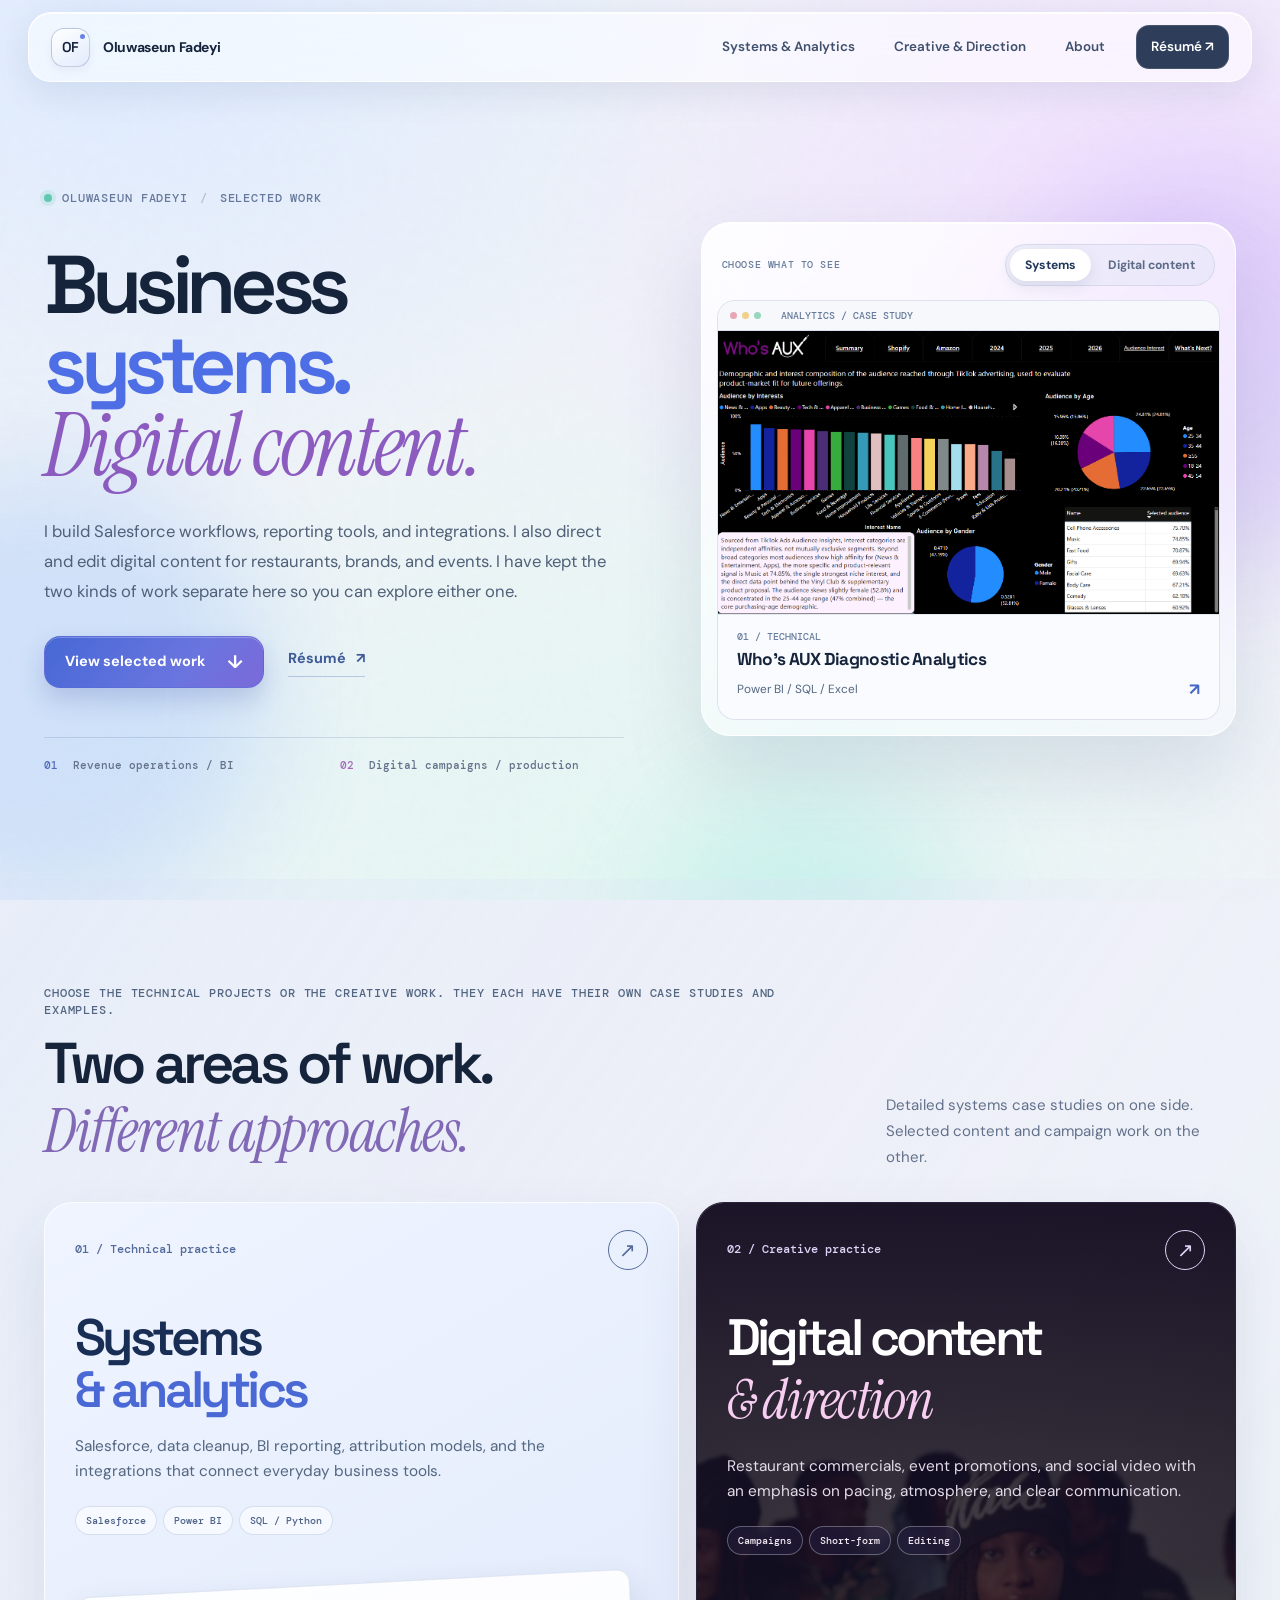
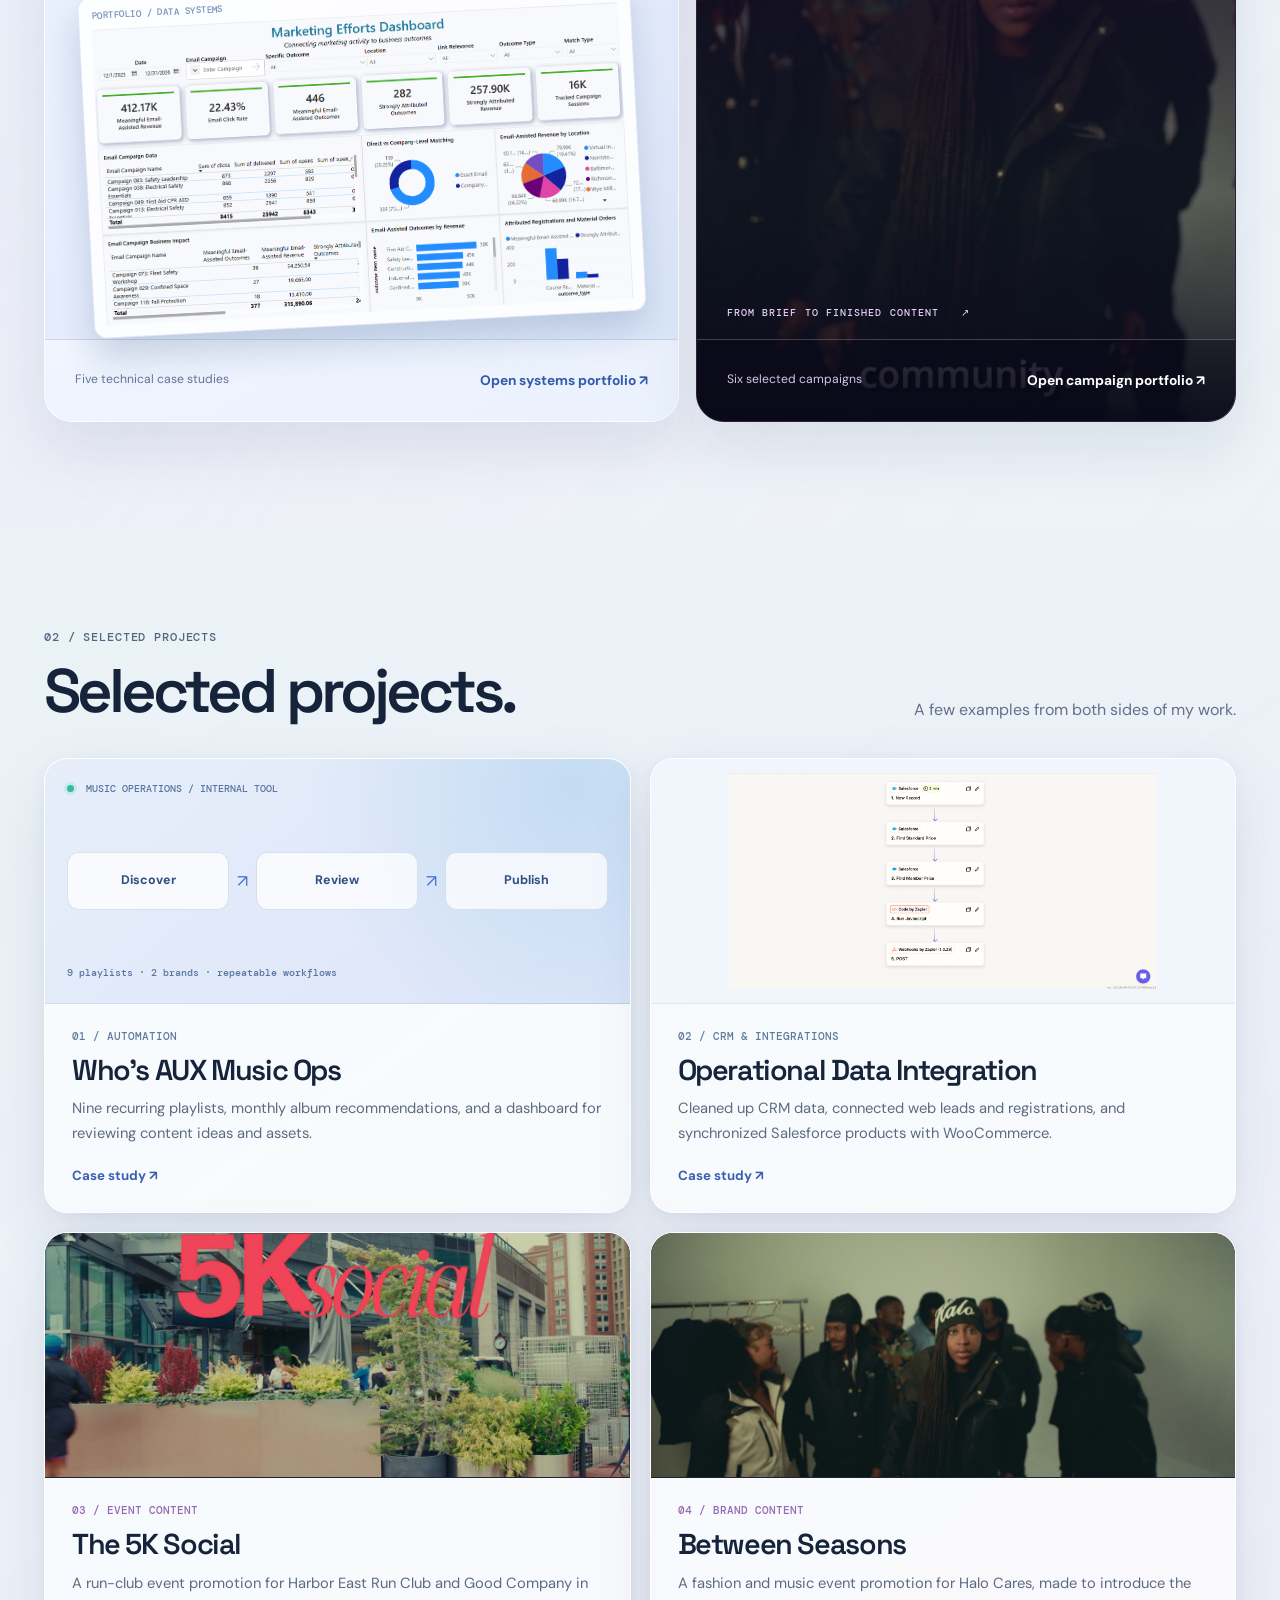
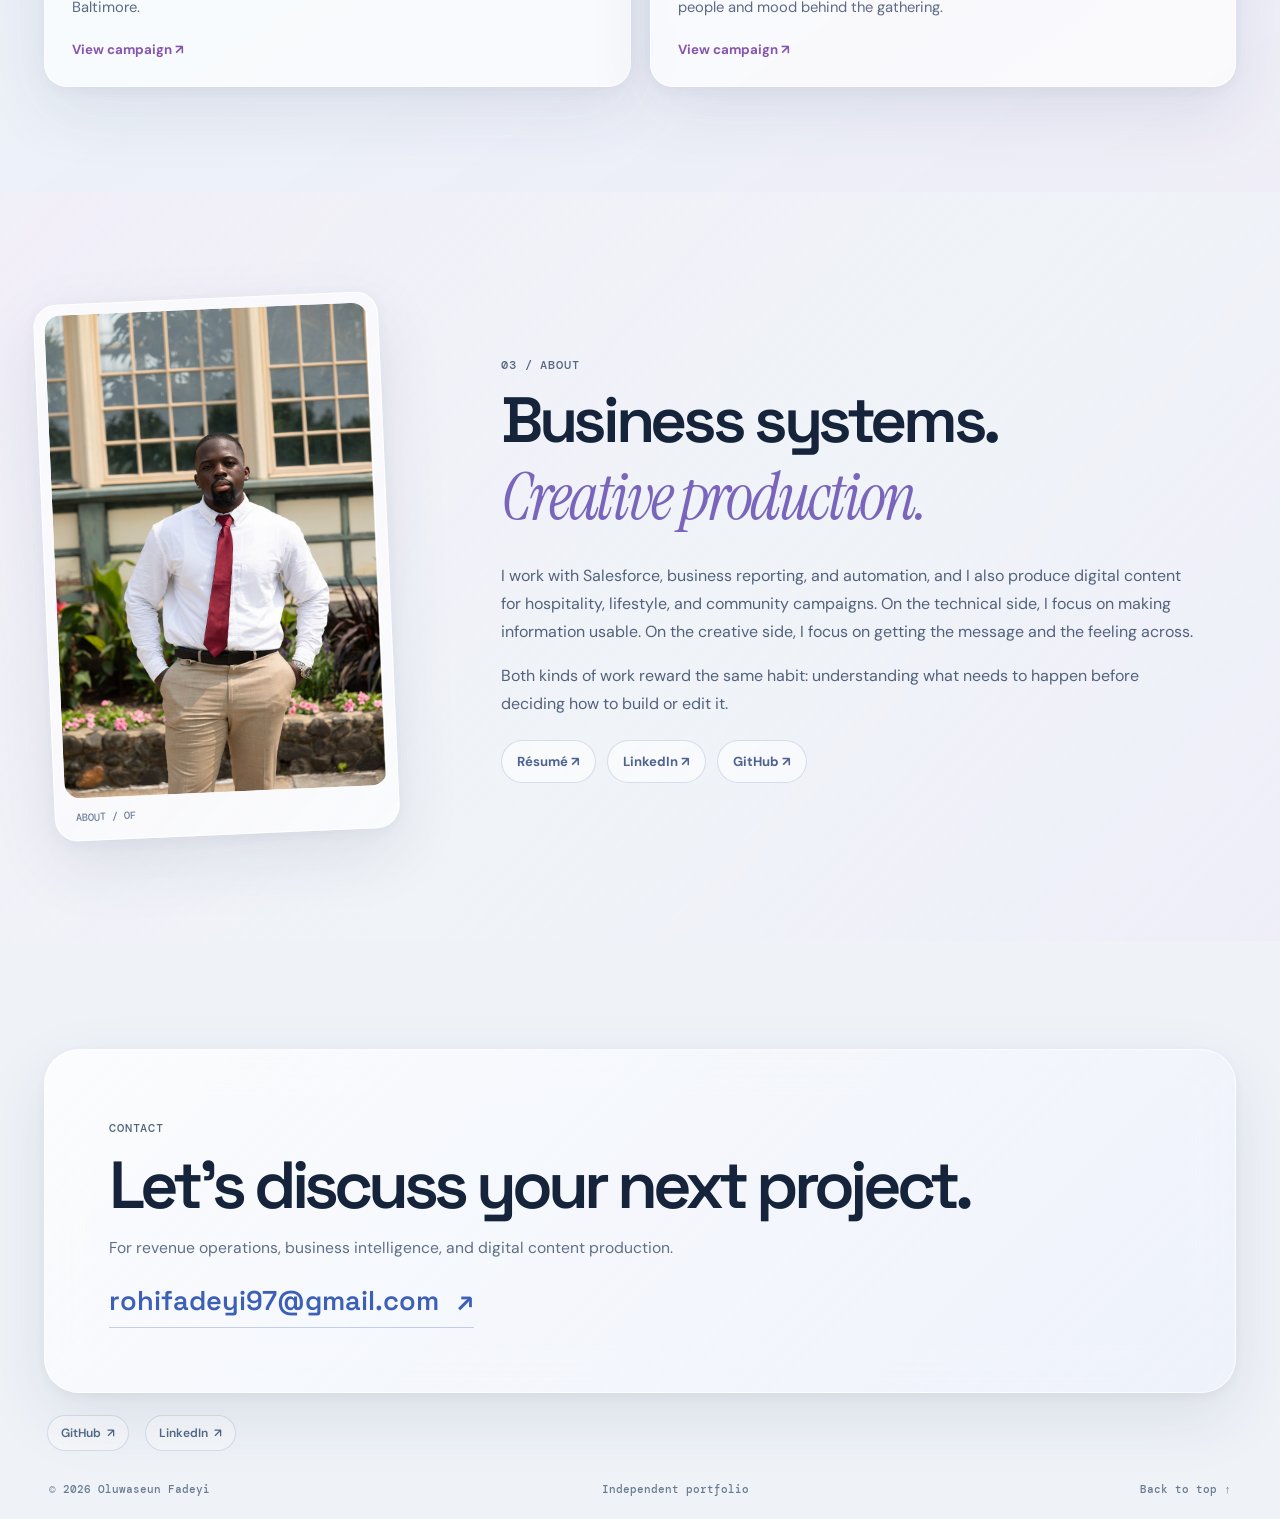
==== commit 580dccf6: "new final" ====
--- a/index.html
+++ b/index.html
@@ -1,8 +1,8 @@
 <!DOCTYPE html>
 
-<html lang="en"><head><meta charset="utf-8"/><meta content="width=device-width, initial-scale=1" name="viewport"/><meta content="Portfolio of Oluwaseun Fadeyi: revenue operations, business intelligence, Salesforce integrations, and digital content production." name="description"/><meta content="#ecf2f8" name="theme-color"/><title>Oluwaseun Fadeyi — Analytics, Systems &amp; Digital Content</title><link href="https://fonts.googleapis.com" rel="preconnect"/><link crossorigin="" href="https://fonts.gstatic.com" rel="preconnect"/><link href="https://fonts.googleapis.com/css2?family=DM+Sans:wght@400;500;600;700&amp;family=DM+Mono:wght@400;500&amp;family=Instrument+Serif:ital@0;1&amp;family=Space+Grotesk:wght@400;500;600;700&amp;display=swap" rel="stylesheet"/><link href="studio.css" rel="stylesheet"/><link href="glass.css" rel="stylesheet"/><script>document.documentElement.classList.add('has-js')</script><link href="portfolio-polish.css" rel="stylesheet"/><link href="portfolio-final.css" rel="stylesheet"/></head><body class="glass-site" data-home-focus="systems" id="top"><div aria-hidden="true" class="ambient-layer"><span class="ambient-orb ambient-orb-a"></span><span class="ambient-orb ambient-orb-b"></span><span class="ambient-orb ambient-orb-c"></span></div><div aria-hidden="true" class="reading-progress"></div><div aria-hidden="true" class="scene-indicator"><span class="scene-indicator-label">Overview</span></div><header class="glass-header" id="site-header">
+<html lang="en"><head><meta charset="utf-8"/><meta content="width=device-width, initial-scale=1" name="viewport"/><meta content="Portfolio of Oluwaseun Fadeyi: revenue operations, business intelligence, Salesforce integrations, and digital content production." name="description"/><meta content="#ecf2f8" name="theme-color"/><title>Oluwaseun Fadeyi | Analytics, Systems &amp; Digital Content</title><link href="https://fonts.googleapis.com" rel="preconnect"/><link crossorigin="" href="https://fonts.gstatic.com" rel="preconnect"/><link href="https://fonts.googleapis.com/css2?family=DM+Sans:wght@400;500;600;700&amp;family=DM+Mono:wght@400;500&amp;family=Instrument+Serif:ital@0;1&amp;family=Space+Grotesk:wght@400;500;600;700&amp;display=swap" rel="stylesheet"/><link href="studio.css" rel="stylesheet"/><link href="glass.css" rel="stylesheet"/><script>document.documentElement.classList.add('has-js')</script><link href="portfolio-polish.css" rel="stylesheet"/><link href="portfolio-final.css" rel="stylesheet"/></head><body class="glass-site" data-home-focus="systems" id="top"><div aria-hidden="true" class="ambient-layer"><span class="ambient-orb ambient-orb-a"></span><span class="ambient-orb ambient-orb-b"></span><span class="ambient-orb ambient-orb-c"></span></div><div aria-hidden="true" class="reading-progress"></div><div aria-hidden="true" class="scene-indicator"><span class="scene-indicator-label">Overview</span></div><header class="glass-header" id="site-header">
 <nav aria-label="Primary navigation" class="nav-inner">
-<a aria-label="Oluwaseun Fadeyi — home" class="brand" href="index.html"><span class="brand-symbol">OF<span class="brand-dot"></span></span><span class="brand-name">Oluwaseun Fadeyi</span></a>
+<a aria-label="Oluwaseun Fadeyi home" class="brand" href="index.html"><span class="brand-symbol">OF<span class="brand-dot"></span></span><span class="brand-name">Oluwaseun Fadeyi</span></a>
 <button aria-controls="site-nav" aria-expanded="false" aria-label="Open navigation" class="nav-toggle" type="button"><span></span><span></span></button>
 <div class="nav-links" id="site-nav"><a href="systems.html">Systems &amp; Analytics</a><a href="creative.html">Creative &amp; Direction</a><a class="nav-about" href="index.html#about">About</a><a class="nav-resume" href="resume.pdf" rel="noopener" target="_blank">Résumé <span>↗</span></a></div>
 </nav>
@@ -13,7 +13,7 @@
 <div class="home-intro-copy">
 <p class="eyebrow"><span class="signal"></span> Oluwaseun Fadeyi <span class="eyebrow-split">/</span> Selected work</p>
 <h1 class="mode-systems mode-headline" id="home-title">Business<br/><span class="system-identity">systems.</span><br/><em>Digital content.</em></h1><h1 class="mode-creative mode-headline" id="home-title-creative">Creative<br/><span>direction.</span><br/><em>Digital campaigns.</em></h1>
-<p class="home-lede mode-systems">I build Salesforce, automation, and reporting workflows. I also develop and edit digital campaigns for restaurants, events, and brands. This portfolio covers both sides of my work.</p><p class="home-lede mode-creative">Digital-first campaign work for hospitality brands, community events, and cultural projects. The work ranges from short-form promotions to detailed commercial production, with editing shaped around the audience and platform.</p>
+<p class="home-lede mode-systems">I build Salesforce workflows, reporting tools, and integrations. I also direct and edit digital content for restaurants, brands, and events. I have kept the two kinds of work separate here so you can explore either one.</p><p class="home-lede mode-creative">Commercial and social video for restaurants, community events, and independent brands. Some projects need a fast, direct edit. Others need time for the atmosphere to come across. I approach each one with its audience in mind.</p>
 <div class="home-actions mode-systems"><a class="primary-action" href="#projects">View selected work <span aria-hidden="true">↓</span></a><a class="home-resume-link" href="resume.pdf" rel="noopener" target="_blank">Résumé <span aria-hidden="true">↗</span></a></div><div class="home-actions mode-creative"><a class="primary-action" href="creative.html">Watch campaign work <span aria-hidden="true">↗</span></a><a class="home-resume-link" href="resume.pdf" rel="noopener" target="_blank">Résumé <span aria-hidden="true">↗</span></a></div>
 <div aria-label="Areas of work" class="practice-index mode-systems">
 <span><b>01</b> Revenue operations / BI</span>
@@ -26,42 +26,41 @@
 <a aria-label="Read Who's AUX Diagnostic Analytics case study" class="lens-slide lens-systems is-active" data-preview="systems" href="case-studies/whos-aux.html"><div class="lens-dashboard"><div class="lens-appbar"><span class="chrome-dots"><i></i><i></i><i></i></span><span>ANALYTICS / CASE STUDY</span></div><img alt="Complete Who's AUX Power BI diagnostic dashboard" loading="eager" src="assets/images/Aux.png"/></div><div class="lens-overlay"><span>01 / Technical</span><strong>Who’s AUX Diagnostic Analytics</strong><small>Power BI / SQL / Excel <b aria-hidden="true">↗</b></small></div></a>
 <a aria-hidden="true" aria-label="Explore The 5K Social digital campaign" class="lens-slide lens-creative" data-preview="creative" href="creative.html#run-club" tabindex="-1"><img alt="The 5K Social: digital event campaign for Harbor East Run Club and Good Company" loading="eager" src="assets/creative/run-club.jpg"/><div class="lens-overlay"><span>02 / Creative</span><strong>The 5K Social</strong><small>Digital event campaign / Short-form video <b aria-hidden="true">↗</b></small></div></a>
 </div>
-
 </div>
 </div>
 </section>
 <section aria-labelledby="discipline-heading" class="discipline-section scene-panel" data-scene="routes" id="projects"><div class="site-width">
-<div class="discipline-heading reveal"><div><p class="eyebrow">01 / Explore by discipline</p><h2 id="discipline-heading">Two areas of work.<br/><em>Different approaches.</em></h2></div><p>Detailed systems case studies on one side. Selected content and campaign work on the other.</p></div>
+<div class="discipline-heading reveal"><div><p class="eyebrow">Choose the technical projects or the creative work. They each have their own case studies and examples.</p><h2 id="discipline-heading">Two areas of work.<br/><em>Different approaches.</em></h2></div><p>Detailed systems case studies on one side. Selected content and campaign work on the other.</p></div>
 <div class="discipline-grid">
 <a class="discipline-card discipline-tech reveal" data-interactive-card="" data-spotlight="" href="systems.html">
 <div class="discipline-top"><span>01 / Technical practice</span><span aria-hidden="true">↗</span></div>
-<div class="discipline-info"><h3>Systems <span>&amp; analytics</span></h3><p>CRM implementation, BI reporting, attribution, data pipelines, and cross-platform automation.</p><div class="discipline-capabilities"><span>Salesforce</span><span>Power BI</span><span>SQL / Python</span></div></div>
+<div class="discipline-info"><h3>Systems <span>&amp; analytics</span></h3><p>Salesforce, data cleanup, BI reporting, attribution models, and the integrations that connect everyday business tools.</p><div class="discipline-capabilities"><span>Salesforce</span><span>Power BI</span><span>SQL / Python</span></div></div>
 <div class="discipline-tech-visual"><span class="diagram-syntax">PORTFOLIO / DATA SYSTEMS</span><img alt="Marketing Attribution Warehouse dashboard, uncropped" loading="lazy" src="assets/images/warehouse.png"/></div>
 <div class="discipline-bottom"><span>Five technical case studies</span><strong>Open systems portfolio ↗</strong></div>
 </a>
 <a class="discipline-card discipline-content reveal" data-interactive-card="" data-spotlight="" href="creative.html">
 <div class="discipline-content-bg"><img alt="Between Seasons digital event campaign visual" loading="lazy" src="assets/creative/between-seasons.jpg"/></div>
 <div class="discipline-top"><span>02 / Creative practice</span><span aria-hidden="true">↗</span></div>
-<div class="discipline-info"><h3>Digital content <em>&amp; direction</em></h3><p>Commercial content, event promotions, and social-first editing tailored to the audience and platform.</p><div class="discipline-capabilities"><span>Campaigns</span><span>Short-form</span><span>Editing</span></div></div>
+<div class="discipline-info"><h3>Digital content <em>&amp; direction</em></h3><p>Restaurant commercials, event promotions, and social video with an emphasis on pacing, atmosphere, and clear communication.</p><div class="discipline-capabilities"><span>Campaigns</span><span>Short-form</span><span>Editing</span></div></div>
 <div class="discipline-content-caption">FROM BRIEF TO FINISHED CONTENT   ↗</div>
 <div class="discipline-bottom"><span>Six selected campaigns</span><strong>Open campaign portfolio ↗</strong></div>
 </a>
 </div>
 </div></section>
 <section aria-labelledby="proof-heading" class="project-proof-section scene-panel" data-scene="selected"><div class="site-width">
-<div class="section-intro reveal"><div><span class="eyebrow">02 / Selected projects</span><h2 id="proof-heading">A closer look at the work.</h2></div><p>Examples of implementation, analysis, and campaign production.</p></div>
+<div class="section-intro reveal"><div><span class="eyebrow">02 / Selected projects</span><h2 id="proof-heading">Selected projects.</h2></div><p>A few examples from both sides of my work.</p></div>
 <div class="proof-grid">
-<a class="proof-card proof-technical reveal" data-spotlight="" href="case-studies/music-ops.html"><div class="proof-visual proof-ops"><div class="proof-ops-top"><span class="mini-dot"></span> MUSIC OPERATIONS / INTERNAL TOOL</div><div class="proof-ops-flow"><span>Discover</span><i>↗</i><span>Review</span><i>↗</i><span>Publish</span></div><div class="proof-ops-bottom">9 playlists · 2 brands · repeatable workflows</div></div><div class="proof-description"><span>01 / Automation</span><h3>Who’s AUX Music Ops</h3><p>Playlist maintenance and Vinyl Club recommendations, brought into a reviewable workflow with visible sources and output files.</p><strong>Case study ↗</strong></div></a>
-<a class="proof-card proof-technical reveal" data-spotlight="" href="case-studies/salesforce-automation.html"><div class="proof-visual proof-image-contain"><img alt="Operational data integration diagram" loading="lazy" src="assets/images/salesforce.png"/></div><div class="proof-description"><span>02 / CRM &amp; integrations</span><h3>Operational Data Integration</h3><p>Lead routing, registrations, member pricing, and product sync across Salesforce and WooCommerce.</p><strong>Case study ↗</strong></div></a>
-<a class="proof-card proof-creative reveal" data-spotlight="" href="creative.html#run-club"><div class="proof-visual proof-image-fill"><img alt="The 5K Social digital campaign visual" loading="lazy" src="assets/creative/run-club.jpg"/></div><div class="proof-description"><span>03 / Event content</span><h3>The 5K Social</h3><p>Digital promotion for a Harbor East Run Club and Good Company collaboration in Baltimore.</p><strong>View campaign ↗</strong></div></a>
-<a class="proof-card proof-creative reveal" data-spotlight="" href="creative.html#between-seasons"><div class="proof-visual proof-image-fill"><img alt="Between Seasons brand event campaign visual" loading="lazy" src="assets/creative/between-seasons.jpg"/></div><div class="proof-description"><span>04 / Brand content</span><h3>Between Seasons</h3><p>Atmospheric event promotion for Halo Cares, produced for an event that had strong turnout.</p><strong>View campaign ↗</strong></div></a>
+<a class="proof-card proof-technical reveal" data-spotlight="" href="case-studies/music-ops.html"><div class="proof-visual proof-ops"><div class="proof-ops-top"><span class="mini-dot"></span> MUSIC OPERATIONS / INTERNAL TOOL</div><div class="proof-ops-flow"><span>Discover</span><i>↗</i><span>Review</span><i>↗</i><span>Publish</span></div><div class="proof-ops-bottom">9 playlists · 2 brands · repeatable workflows</div></div><div class="proof-description"><span>01 / Automation</span><h3>Who’s AUX Music Ops</h3><p>Nine recurring playlists, monthly album recommendations, and a dashboard for reviewing content ideas and assets.</p><strong>Case study ↗</strong></div></a>
+<a class="proof-card proof-technical reveal" data-spotlight="" href="case-studies/salesforce-automation.html"><div class="proof-visual proof-image-contain"><img alt="Operational data integration diagram" loading="lazy" src="assets/images/salesforce.png"/></div><div class="proof-description"><span>02 / CRM &amp; integrations</span><h3>Operational Data Integration</h3><p>Cleaned up CRM data, connected web leads and registrations, and synchronized Salesforce products with WooCommerce.</p><strong>Case study ↗</strong></div></a>
+<a class="proof-card proof-creative reveal" data-spotlight="" href="creative.html#run-club"><div class="proof-visual proof-image-fill"><img alt="The 5K Social digital campaign visual" loading="lazy" src="assets/creative/run-club.jpg"/></div><div class="proof-description"><span>03 / Event content</span><h3>The 5K Social</h3><p>A run-club event promotion for Harbor East Run Club and Good Company in Baltimore.</p><strong>View campaign ↗</strong></div></a>
+<a class="proof-card proof-creative reveal" data-spotlight="" href="creative.html#between-seasons"><div class="proof-visual proof-image-fill"><img alt="Between Seasons brand event campaign visual" loading="lazy" src="assets/creative/between-seasons.jpg"/></div><div class="proof-description"><span>04 / Brand content</span><h3>Between Seasons</h3><p>A fashion and music event promotion for Halo Cares, made to introduce the people and mood behind the gathering.</p><strong>View campaign ↗</strong></div></a>
 </div>
 </div></section>
 <section aria-labelledby="about-title" class="about-section-v3 scene-panel" data-scene="about" id="about"><div class="site-width about-v3-grid">
 <figure class="about-portrait reveal"><img alt="Portrait of Oluwaseun Fadeyi" loading="lazy" src="assets/images/profile.png"/><figcaption>About / OF</figcaption></figure>
-<div class="about-text reveal"><span class="eyebrow">03 / About</span><h2 id="about-title">Technical depth.<br/><em>Creative range.</em></h2>
-<p>My background is in Salesforce administration, revenue operations, analytics, and automation. I also work in creative direction and video editing, producing digital content for hospitality, lifestyle, and community campaigns.</p>
-<p>I’m interested in both the mechanics of a project and the final experience—whether that means a CRM workflow that runs reliably or an edit that communicates the event in seconds.</p>
+<div class="about-text reveal"><span class="eyebrow">03 / About</span><h2 id="about-title">Business systems.<br/><em>Creative production.</em></h2>
+<p>I work with Salesforce, business reporting, and automation, and I also produce digital content for hospitality, lifestyle, and community campaigns. On the technical side, I focus on making information usable. On the creative side, I focus on getting the message and the feeling across.</p>
+<p>Both kinds of work reward the same habit: understanding what needs to happen before deciding how to build or edit it.</p>
 <div class="professional-quicklinks"><a href="resume.pdf" rel="noopener" target="_blank">Résumé ↗</a><a href="https://linkedin.com/in/oluwaseun-fadeyi-31373a23b/" rel="noopener noreferrer" target="_blank">LinkedIn ↗</a><a href="https://github.com/issydbi" rel="noopener noreferrer" target="_blank">GitHub ↗</a></div>
 </div>
 </div></section>
--- a/studio.css
+++ b/studio.css
@@ -1,4 +1,4 @@
-/* OF / STUDIO INDEX — editorial identity, 2026. Built as a static site. */
+/* OF / STUDIO INDEX | editorial identity, 2026. Built as a static site. */
 :root{
  --paper:#f0eee7;--paper2:#e9e5d8;--ink:#171716;--line:#171716;--muted:#5c5e56;
  --cobalt:#2947f5;--acid:#d6f85a;--lavender:#bc9cff;--coral:#f77960;--cream:#f9f5e9;
--- a/glass.css
+++ b/glass.css
@@ -1,4 +1,4 @@
-/* Glass Studio — visual system, 2026. Static site: no dependencies or build step. */
+/* Glass Studio | visual system, 2026. Static site: no dependencies or build step. */
 
 @property --tone-a { syntax: '<color>'; inherits: true; initial-value: #e3efff; }
 @property --tone-b { syntax: '<color>'; inherits: true; initial-value: #eee1ff; }
--- a/portfolio-final.css
+++ b/portfolio-final.css
@@ -1,4 +1,4 @@
-/* Final portfolio refinements — native static-site CSS; no external dependency. */
+/* Final portfolio refinements | native static-site CSS; no external dependency. */
 
 /* 1. No pinned headers or floating table-of-contents bars. */
 body.glass-site .glass-header,
@@ -508,3 +508,11 @@
 @media(prefers-reduced-motion:reduce) {
   .campaign-edit-grid { scroll-behavior: auto; }
 }
+
+/* Narrow desktop navigation: avoid the small right-side overflow at 731-800px. */
+@media (min-width:731px) and (max-width:800px) {
+  body.glass-site .nav-inner {gap:10px;padding-inline:14px;}
+  body.glass-site .nav-links {gap:2px;}
+  body.glass-site .nav-links a {padding:10px 9px;font-size:.78rem;}
+  body.glass-site .nav-links .nav-resume {margin-left:3px;}
+}
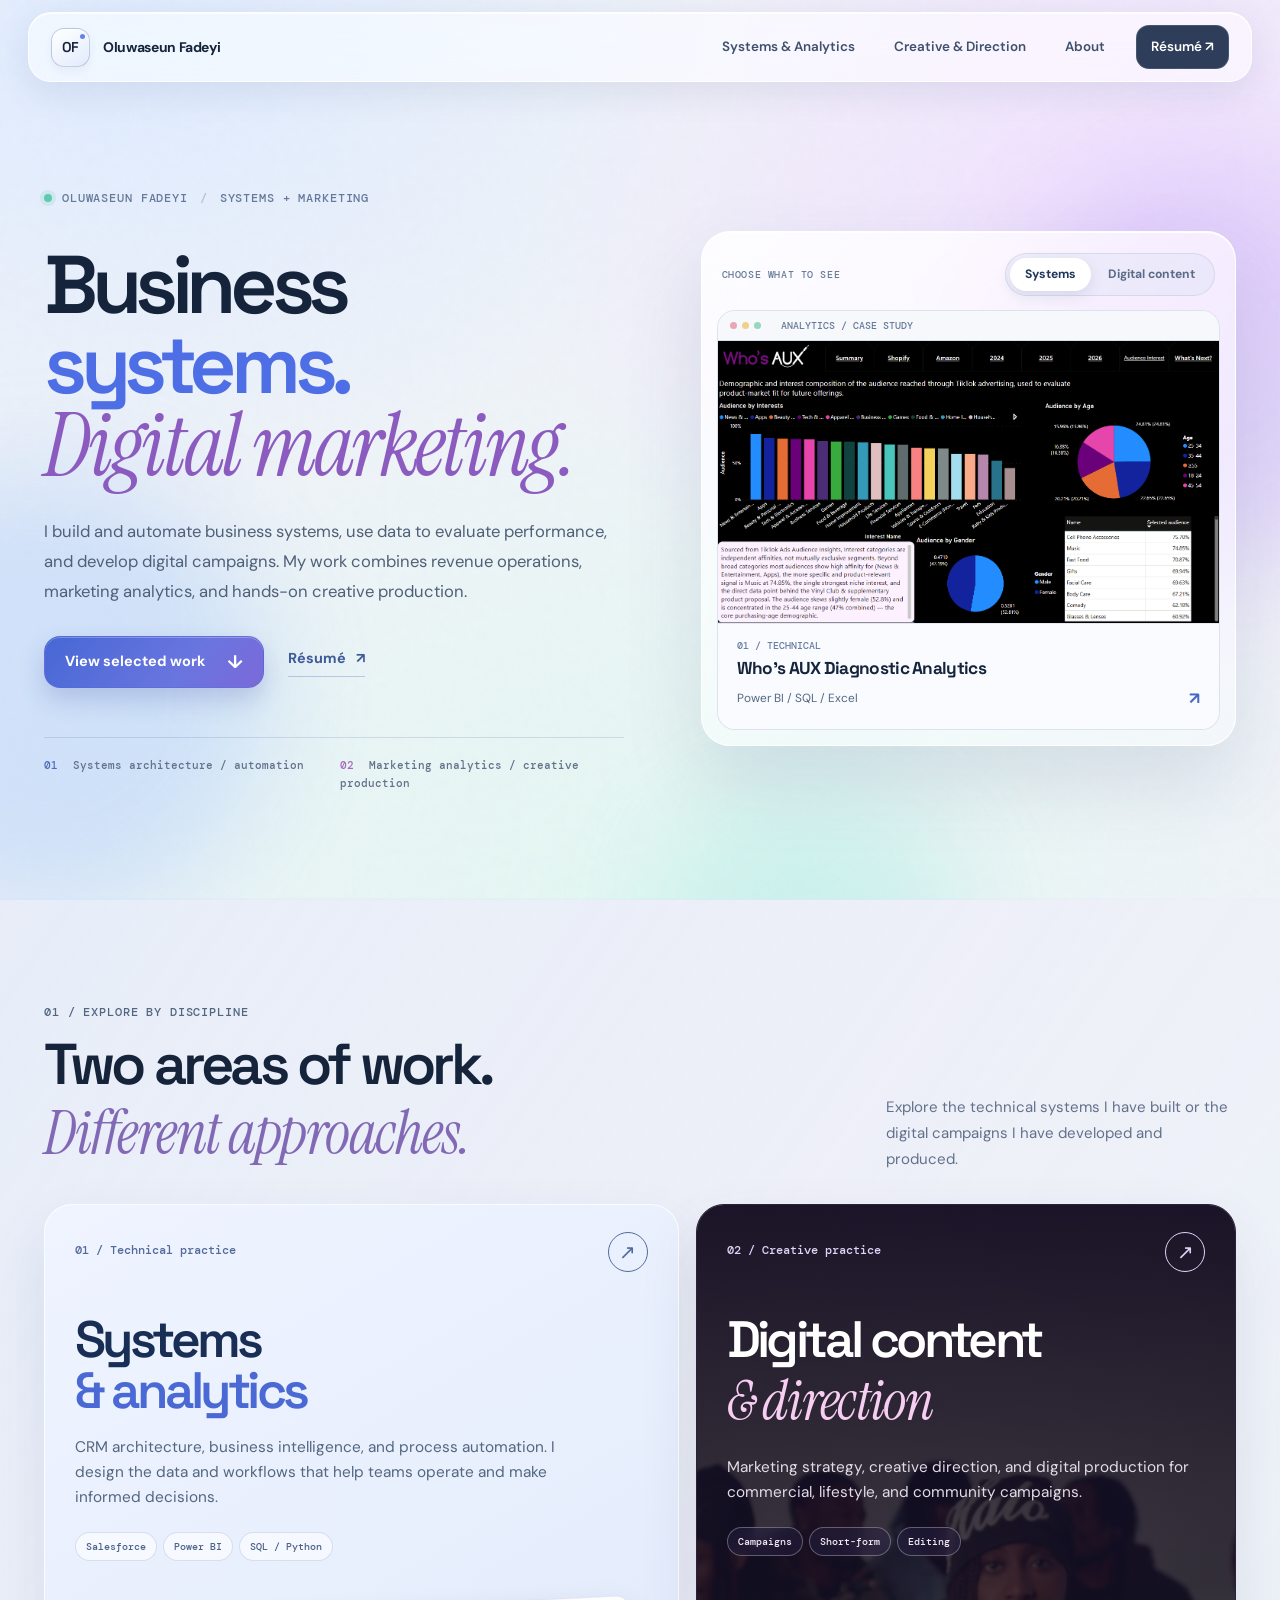
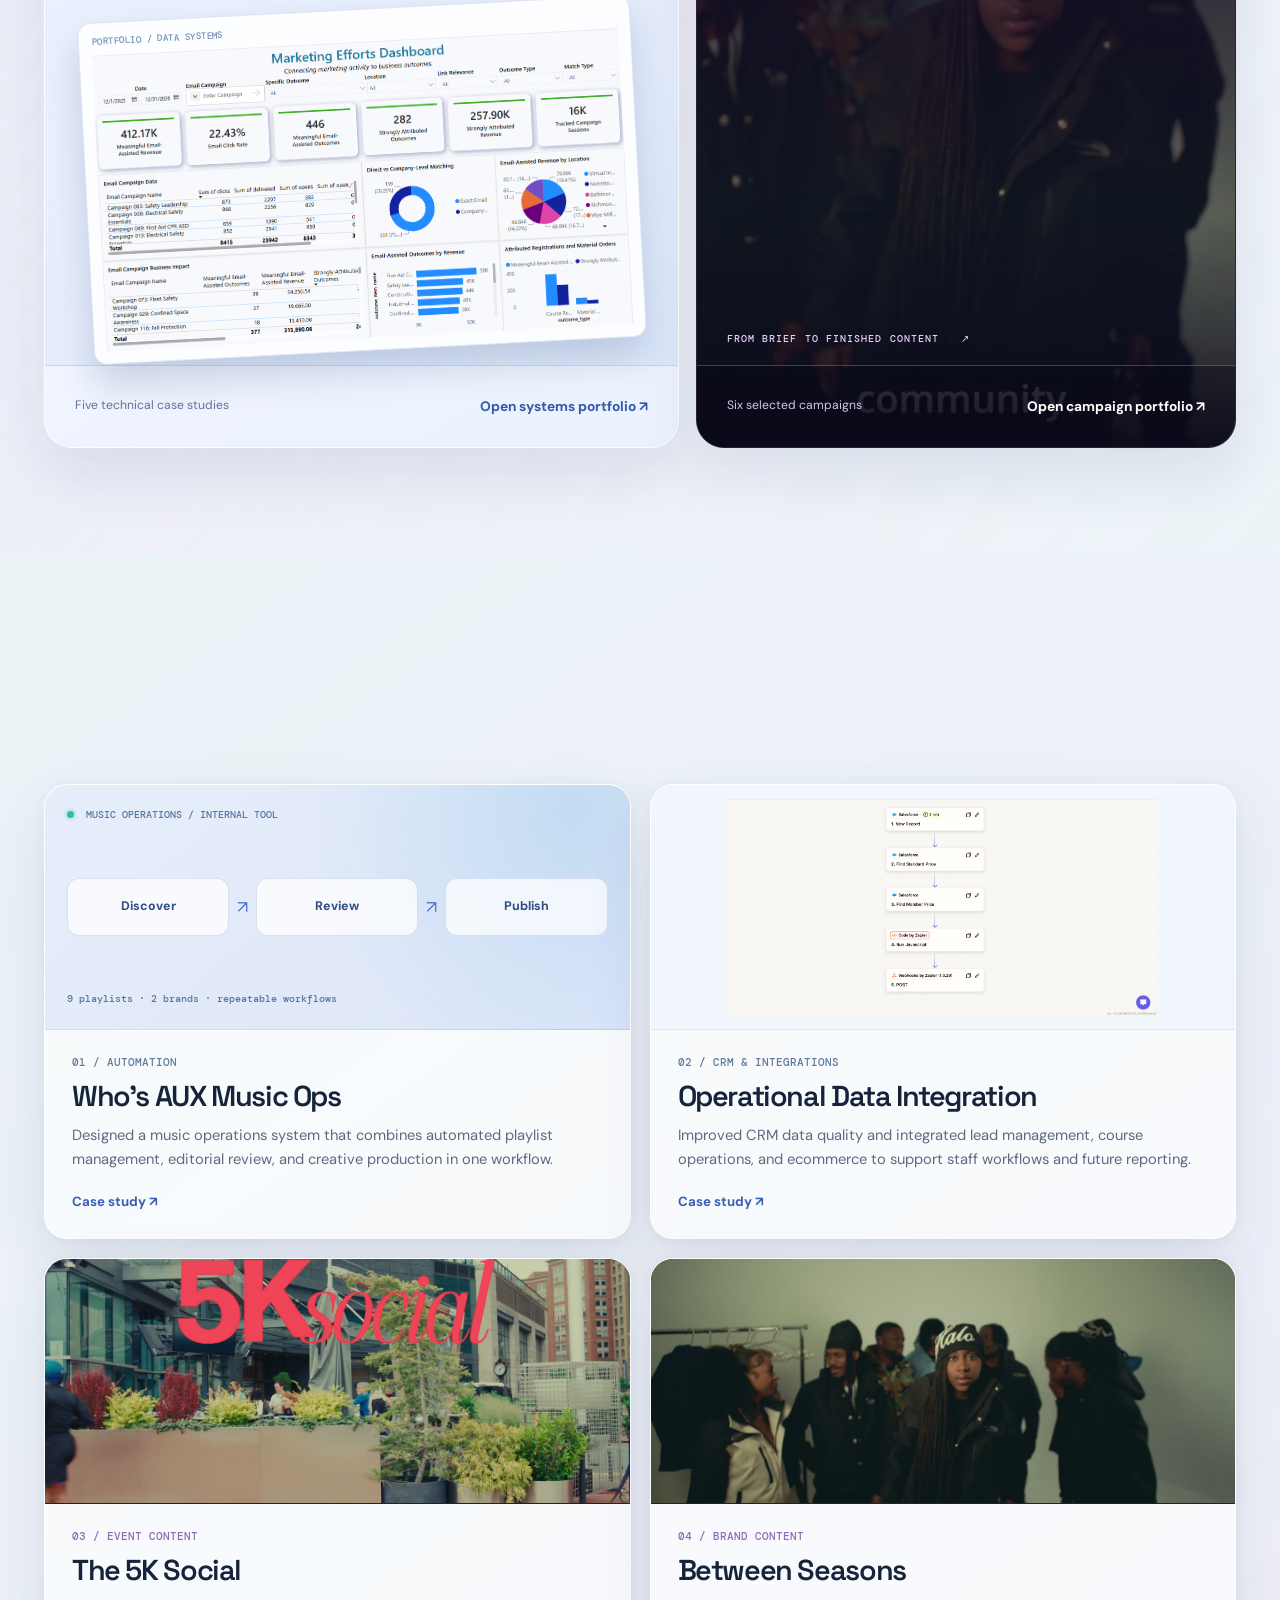
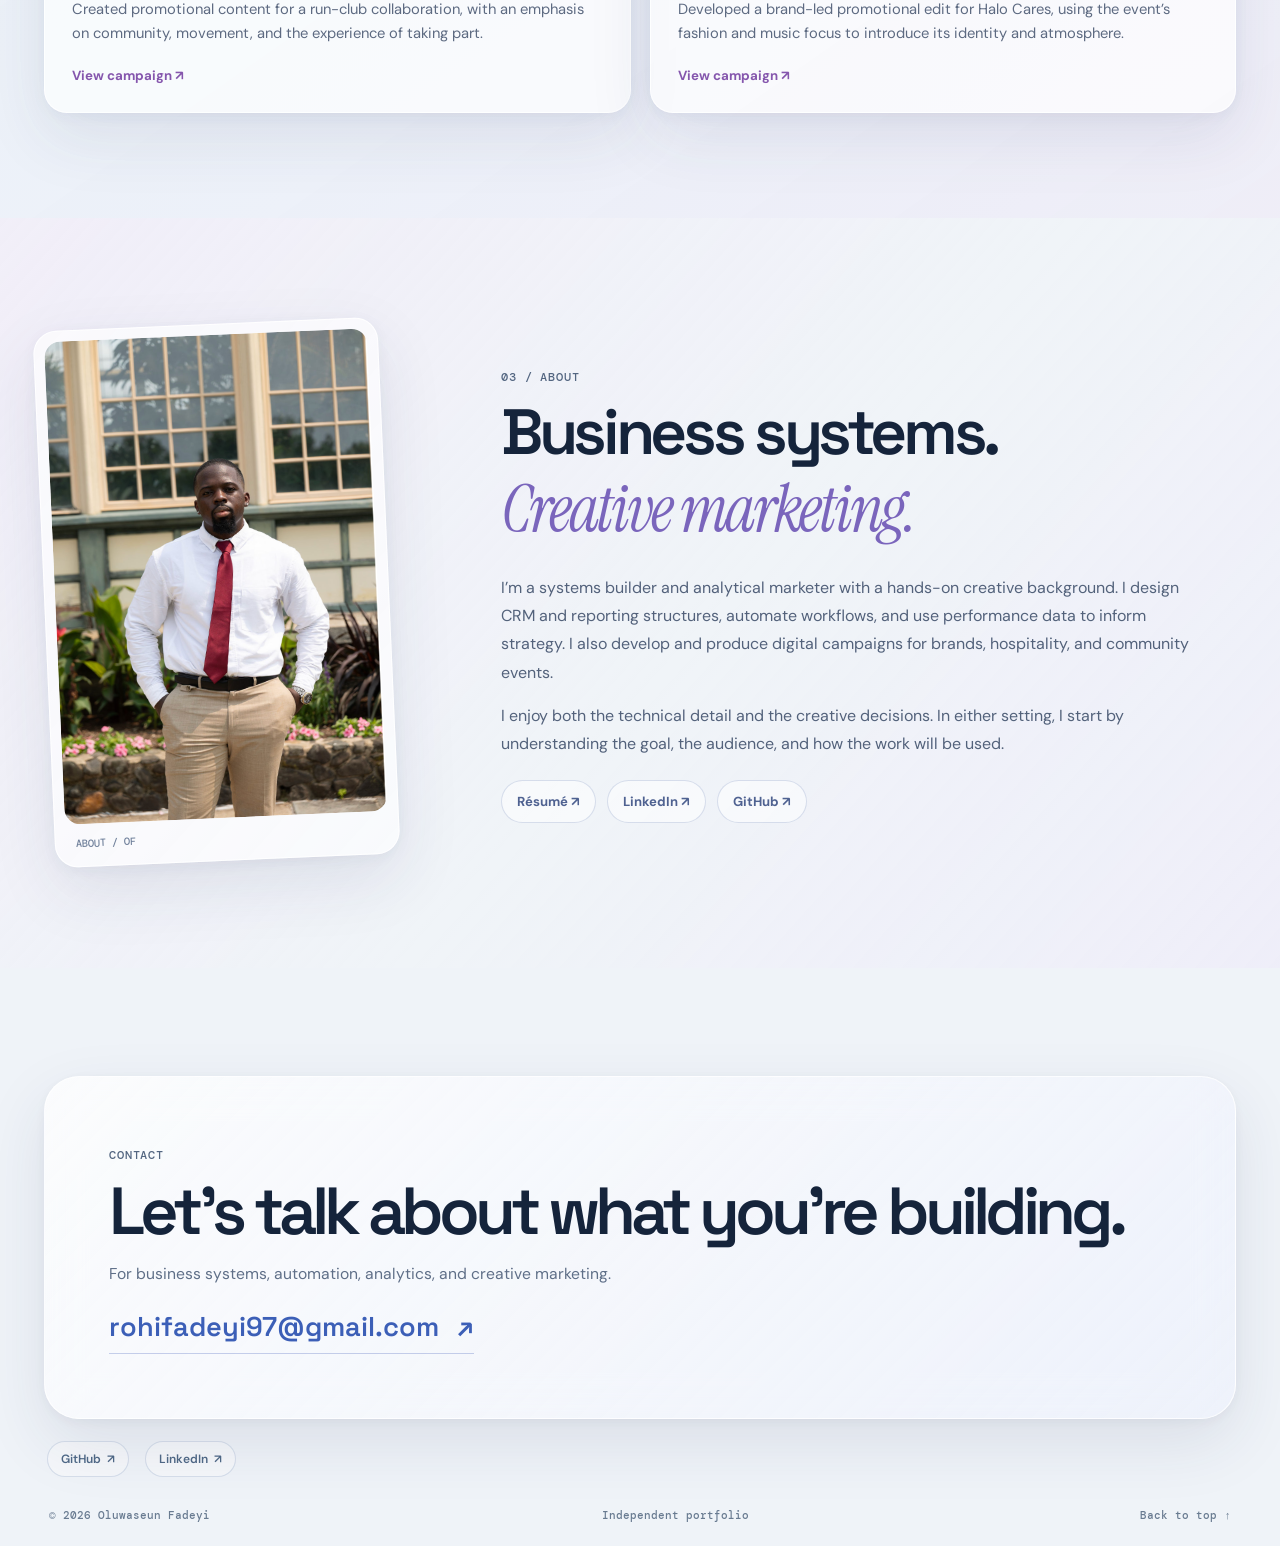
==== commit a654586c: "Positioning Update" ====
--- a/index.html
+++ b/index.html
@@ -1,6 +1,6 @@
 <!DOCTYPE html>
 
-<html lang="en"><head><meta charset="utf-8"/><meta content="width=device-width, initial-scale=1" name="viewport"/><meta content="Portfolio of Oluwaseun Fadeyi: revenue operations, business intelligence, Salesforce integrations, and digital content production." name="description"/><meta content="#ecf2f8" name="theme-color"/><title>Oluwaseun Fadeyi | Analytics, Systems &amp; Digital Content</title><link href="https://fonts.googleapis.com" rel="preconnect"/><link crossorigin="" href="https://fonts.gstatic.com" rel="preconnect"/><link href="https://fonts.googleapis.com/css2?family=DM+Sans:wght@400;500;600;700&amp;family=DM+Mono:wght@400;500&amp;family=Instrument+Serif:ital@0;1&amp;family=Space+Grotesk:wght@400;500;600;700&amp;display=swap" rel="stylesheet"/><link href="studio.css" rel="stylesheet"/><link href="glass.css" rel="stylesheet"/><script>document.documentElement.classList.add('has-js')</script><link href="portfolio-polish.css" rel="stylesheet"/><link href="portfolio-final.css" rel="stylesheet"/></head><body class="glass-site" data-home-focus="systems" id="top"><div aria-hidden="true" class="ambient-layer"><span class="ambient-orb ambient-orb-a"></span><span class="ambient-orb ambient-orb-b"></span><span class="ambient-orb ambient-orb-c"></span></div><div aria-hidden="true" class="reading-progress"></div><div aria-hidden="true" class="scene-indicator"><span class="scene-indicator-label">Overview</span></div><header class="glass-header" id="site-header">
+<html lang="en"><head><meta charset="utf-8"/><meta content="width=device-width, initial-scale=1" name="viewport"/><meta content="Oluwaseun Fadeyi builds business systems, automation, analytics, and creative marketing campaigns." name="description"/><meta content="#ecf2f8" name="theme-color"/><title>Oluwaseun Fadeyi | Systems, Automation &amp; Creative Marketing</title><link href="https://fonts.googleapis.com" rel="preconnect"/><link crossorigin="" href="https://fonts.gstatic.com" rel="preconnect"/><link href="https://fonts.googleapis.com/css2?family=DM+Sans:wght@400;500;600;700&amp;family=DM+Mono:wght@400;500&amp;family=Instrument+Serif:ital@0;1&amp;family=Space+Grotesk:wght@400;500;600;700&amp;display=swap" rel="stylesheet"/><link href="studio.css" rel="stylesheet"/><link href="glass.css" rel="stylesheet"/><script>document.documentElement.classList.add('has-js')</script><link href="portfolio-polish.css" rel="stylesheet"/><link href="portfolio-final.css" rel="stylesheet"/></head><body class="glass-site" data-home-focus="systems" id="top"><div aria-hidden="true" class="ambient-layer"><span class="ambient-orb ambient-orb-a"></span><span class="ambient-orb ambient-orb-b"></span><span class="ambient-orb ambient-orb-c"></span></div><div aria-hidden="true" class="reading-progress"></div><div aria-hidden="true" class="scene-indicator"><span class="scene-indicator-label">Overview</span></div><header class="glass-header" id="site-header">
 <nav aria-label="Primary navigation" class="nav-inner">
 <a aria-label="Oluwaseun Fadeyi home" class="brand" href="index.html"><span class="brand-symbol">OF<span class="brand-dot"></span></span><span class="brand-name">Oluwaseun Fadeyi</span></a>
 <button aria-controls="site-nav" aria-expanded="false" aria-label="Open navigation" class="nav-toggle" type="button"><span></span><span></span></button>
@@ -11,14 +11,14 @@
 <section aria-labelledby="home-title" class="portfolio-home-hero scene-panel" data-scene="home" id="overview">
 <div class="site-width home-intro-layout">
 <div class="home-intro-copy">
-<p class="eyebrow"><span class="signal"></span> Oluwaseun Fadeyi <span class="eyebrow-split">/</span> Selected work</p>
-<h1 class="mode-systems mode-headline" id="home-title">Business<br/><span class="system-identity">systems.</span><br/><em>Digital content.</em></h1><h1 class="mode-creative mode-headline" id="home-title-creative">Creative<br/><span>direction.</span><br/><em>Digital campaigns.</em></h1>
-<p class="home-lede mode-systems">I build Salesforce workflows, reporting tools, and integrations. I also direct and edit digital content for restaurants, brands, and events. I have kept the two kinds of work separate here so you can explore either one.</p><p class="home-lede mode-creative">Commercial and social video for restaurants, community events, and independent brands. Some projects need a fast, direct edit. Others need time for the atmosphere to come across. I approach each one with its audience in mind.</p>
+<p class="eyebrow"><span class="signal"></span> Oluwaseun Fadeyi <span class="eyebrow-split">/</span> Systems + marketing</p>
+<h1 class="mode-systems mode-headline" id="home-title">Business<br/><span class="system-identity">systems.</span><br/><em>Digital marketing.</em></h1><h1 class="mode-creative mode-headline" id="home-title-creative">Creative<br/><span>direction.</span><br/><em>Digital campaigns.</em></h1>
+<p class="home-lede mode-systems">I build and automate business systems, use data to evaluate performance, and develop digital campaigns. My work combines revenue operations, marketing analytics, and hands-on creative production.</p><p class="home-lede mode-creative">I approach creative work as both a marketer and a producer. I develop campaign concepts, direct the visual approach, and shape content for the audience, brand, and platform it needs to reach.</p>
 <div class="home-actions mode-systems"><a class="primary-action" href="#projects">View selected work <span aria-hidden="true">↓</span></a><a class="home-resume-link" href="resume.pdf" rel="noopener" target="_blank">Résumé <span aria-hidden="true">↗</span></a></div><div class="home-actions mode-creative"><a class="primary-action" href="creative.html">Watch campaign work <span aria-hidden="true">↗</span></a><a class="home-resume-link" href="resume.pdf" rel="noopener" target="_blank">Résumé <span aria-hidden="true">↗</span></a></div>
 <div aria-label="Areas of work" class="practice-index mode-systems">
-<span><b>01</b> Revenue operations / BI</span>
-<span><b>02</b> Digital campaigns / production</span>
-</div><div aria-label="Creative practice" class="practice-index mode-creative"><span><b>01</b> Direction / commercial content</span><span><b>02</b> Social video / event campaigns</span></div>
+<span><b>01</b> Systems architecture / automation</span>
+<span><b>02</b> Marketing analytics / creative production</span>
+</div><div aria-label="Creative practice" class="practice-index mode-creative"><span><b>01</b> Campaign strategy / creative direction</span><span><b>02</b> Digital production / audience insights</span></div>
 </div>
 <div aria-label="Interactive project preview" class="lens-console glass-surface" data-current="systems">
 <div class="lens-console-head"><span class="console-index">CHOOSE WHAT TO SEE</span><div aria-label="Preview discipline" class="lens-controls" role="group"><button aria-pressed="true" class="lens-button is-active" data-lens="systems" type="button">Systems</button><button aria-pressed="false" class="lens-button" data-lens="creative" type="button">Digital content</button></div></div>
@@ -30,43 +30,43 @@
 </div>
 </section>
 <section aria-labelledby="discipline-heading" class="discipline-section scene-panel" data-scene="routes" id="projects"><div class="site-width">
-<div class="discipline-heading reveal"><div><p class="eyebrow">Choose the technical projects or the creative work. They each have their own case studies and examples.</p><h2 id="discipline-heading">Two areas of work.<br/><em>Different approaches.</em></h2></div><p>Detailed systems case studies on one side. Selected content and campaign work on the other.</p></div>
+<div class="discipline-heading reveal"><div><p class="eyebrow">01 / Explore by discipline</p><h2 id="discipline-heading">Two areas of work.<br/><em>Different approaches.</em></h2></div><p>Explore the technical systems I have built or the digital campaigns I have developed and produced.</p></div>
 <div class="discipline-grid">
 <a class="discipline-card discipline-tech reveal" data-interactive-card="" data-spotlight="" href="systems.html">
 <div class="discipline-top"><span>01 / Technical practice</span><span aria-hidden="true">↗</span></div>
-<div class="discipline-info"><h3>Systems <span>&amp; analytics</span></h3><p>Salesforce, data cleanup, BI reporting, attribution models, and the integrations that connect everyday business tools.</p><div class="discipline-capabilities"><span>Salesforce</span><span>Power BI</span><span>SQL / Python</span></div></div>
+<div class="discipline-info"><h3>Systems <span>&amp; analytics</span></h3><p>CRM architecture, business intelligence, and process automation. I design the data and workflows that help teams operate and make informed decisions.</p><div class="discipline-capabilities"><span>Salesforce</span><span>Power BI</span><span>SQL / Python</span></div></div>
 <div class="discipline-tech-visual"><span class="diagram-syntax">PORTFOLIO / DATA SYSTEMS</span><img alt="Marketing Attribution Warehouse dashboard, uncropped" loading="lazy" src="assets/images/warehouse.png"/></div>
 <div class="discipline-bottom"><span>Five technical case studies</span><strong>Open systems portfolio ↗</strong></div>
 </a>
 <a class="discipline-card discipline-content reveal" data-interactive-card="" data-spotlight="" href="creative.html">
 <div class="discipline-content-bg"><img alt="Between Seasons digital event campaign visual" loading="lazy" src="assets/creative/between-seasons.jpg"/></div>
 <div class="discipline-top"><span>02 / Creative practice</span><span aria-hidden="true">↗</span></div>
-<div class="discipline-info"><h3>Digital content <em>&amp; direction</em></h3><p>Restaurant commercials, event promotions, and social video with an emphasis on pacing, atmosphere, and clear communication.</p><div class="discipline-capabilities"><span>Campaigns</span><span>Short-form</span><span>Editing</span></div></div>
+<div class="discipline-info"><h3>Digital content <em>&amp; direction</em></h3><p>Marketing strategy, creative direction, and digital production for commercial, lifestyle, and community campaigns.</p><div class="discipline-capabilities"><span>Campaigns</span><span>Short-form</span><span>Editing</span></div></div>
 <div class="discipline-content-caption">FROM BRIEF TO FINISHED CONTENT   ↗</div>
 <div class="discipline-bottom"><span>Six selected campaigns</span><strong>Open campaign portfolio ↗</strong></div>
 </a>
 </div>
 </div></section>
 <section aria-labelledby="proof-heading" class="project-proof-section scene-panel" data-scene="selected"><div class="site-width">
-<div class="section-intro reveal"><div><span class="eyebrow">02 / Selected projects</span><h2 id="proof-heading">Selected projects.</h2></div><p>A few examples from both sides of my work.</p></div>
+<div class="section-intro reveal"><div><span class="eyebrow">02 / Selected projects</span><h2 id="proof-heading">Selected projects.</h2></div><p>A selection of work in business systems, analytics, and digital marketing.</p></div>
 <div class="proof-grid">
-<a class="proof-card proof-technical reveal" data-spotlight="" href="case-studies/music-ops.html"><div class="proof-visual proof-ops"><div class="proof-ops-top"><span class="mini-dot"></span> MUSIC OPERATIONS / INTERNAL TOOL</div><div class="proof-ops-flow"><span>Discover</span><i>↗</i><span>Review</span><i>↗</i><span>Publish</span></div><div class="proof-ops-bottom">9 playlists · 2 brands · repeatable workflows</div></div><div class="proof-description"><span>01 / Automation</span><h3>Who’s AUX Music Ops</h3><p>Nine recurring playlists, monthly album recommendations, and a dashboard for reviewing content ideas and assets.</p><strong>Case study ↗</strong></div></a>
-<a class="proof-card proof-technical reveal" data-spotlight="" href="case-studies/salesforce-automation.html"><div class="proof-visual proof-image-contain"><img alt="Operational data integration diagram" loading="lazy" src="assets/images/salesforce.png"/></div><div class="proof-description"><span>02 / CRM &amp; integrations</span><h3>Operational Data Integration</h3><p>Cleaned up CRM data, connected web leads and registrations, and synchronized Salesforce products with WooCommerce.</p><strong>Case study ↗</strong></div></a>
-<a class="proof-card proof-creative reveal" data-spotlight="" href="creative.html#run-club"><div class="proof-visual proof-image-fill"><img alt="The 5K Social digital campaign visual" loading="lazy" src="assets/creative/run-club.jpg"/></div><div class="proof-description"><span>03 / Event content</span><h3>The 5K Social</h3><p>A run-club event promotion for Harbor East Run Club and Good Company in Baltimore.</p><strong>View campaign ↗</strong></div></a>
-<a class="proof-card proof-creative reveal" data-spotlight="" href="creative.html#between-seasons"><div class="proof-visual proof-image-fill"><img alt="Between Seasons brand event campaign visual" loading="lazy" src="assets/creative/between-seasons.jpg"/></div><div class="proof-description"><span>04 / Brand content</span><h3>Between Seasons</h3><p>A fashion and music event promotion for Halo Cares, made to introduce the people and mood behind the gathering.</p><strong>View campaign ↗</strong></div></a>
+<a class="proof-card proof-technical reveal" data-spotlight="" href="case-studies/music-ops.html"><div class="proof-visual proof-ops"><div class="proof-ops-top"><span class="mini-dot"></span> MUSIC OPERATIONS / INTERNAL TOOL</div><div class="proof-ops-flow"><span>Discover</span><i>↗</i><span>Review</span><i>↗</i><span>Publish</span></div><div class="proof-ops-bottom">9 playlists · 2 brands · repeatable workflows</div></div><div class="proof-description"><span>01 / Automation</span><h3>Who’s AUX Music Ops</h3><p>Designed a music operations system that combines automated playlist management, editorial review, and creative production in one workflow.</p><strong>Case study ↗</strong></div></a>
+<a class="proof-card proof-technical reveal" data-spotlight="" href="case-studies/salesforce-automation.html"><div class="proof-visual proof-image-contain"><img alt="Operational data integration diagram" loading="lazy" src="assets/images/salesforce.png"/></div><div class="proof-description"><span>02 / CRM &amp; integrations</span><h3>Operational Data Integration</h3><p>Improved CRM data quality and integrated lead management, course operations, and ecommerce to support staff workflows and future reporting.</p><strong>Case study ↗</strong></div></a>
+<a class="proof-card proof-creative reveal" data-spotlight="" href="creative.html#run-club"><div class="proof-visual proof-image-fill"><img alt="The 5K Social digital campaign visual" loading="lazy" src="assets/creative/run-club.jpg"/></div><div class="proof-description"><span>03 / Event content</span><h3>The 5K Social</h3><p>Created promotional content for a run-club collaboration, with an emphasis on community, movement, and the experience of taking part.</p><strong>View campaign ↗</strong></div></a>
+<a class="proof-card proof-creative reveal" data-spotlight="" href="creative.html#between-seasons"><div class="proof-visual proof-image-fill"><img alt="Between Seasons brand event campaign visual" loading="lazy" src="assets/creative/between-seasons.jpg"/></div><div class="proof-description"><span>04 / Brand content</span><h3>Between Seasons</h3><p>Developed a brand-led promotional edit for Halo Cares, using the event’s fashion and music focus to introduce its identity and atmosphere.</p><strong>View campaign ↗</strong></div></a>
 </div>
 </div></section>
 <section aria-labelledby="about-title" class="about-section-v3 scene-panel" data-scene="about" id="about"><div class="site-width about-v3-grid">
 <figure class="about-portrait reveal"><img alt="Portrait of Oluwaseun Fadeyi" loading="lazy" src="assets/images/profile.png"/><figcaption>About / OF</figcaption></figure>
-<div class="about-text reveal"><span class="eyebrow">03 / About</span><h2 id="about-title">Business systems.<br/><em>Creative production.</em></h2>
-<p>I work with Salesforce, business reporting, and automation, and I also produce digital content for hospitality, lifestyle, and community campaigns. On the technical side, I focus on making information usable. On the creative side, I focus on getting the message and the feeling across.</p>
-<p>Both kinds of work reward the same habit: understanding what needs to happen before deciding how to build or edit it.</p>
+<div class="about-text reveal"><span class="eyebrow">03 / About</span><h2 id="about-title">Business systems.<br/><em>Creative marketing.</em></h2>
+<p>I’m a systems builder and analytical marketer with a hands-on creative background. I design CRM and reporting structures, automate workflows, and use performance data to inform strategy. I also develop and produce digital campaigns for brands, hospitality, and community events.</p>
+<p>I enjoy both the technical detail and the creative decisions. In either setting, I start by understanding the goal, the audience, and how the work will be used.</p>
 <div class="professional-quicklinks"><a href="resume.pdf" rel="noopener" target="_blank">Résumé ↗</a><a href="https://linkedin.com/in/oluwaseun-fadeyi-31373a23b/" rel="noopener noreferrer" target="_blank">LinkedIn ↗</a><a href="https://github.com/issydbi" rel="noopener noreferrer" target="_blank">GitHub ↗</a></div>
 </div>
 </div></section>
 </main><footer class="glass-footer" data-scene="footer">
 <div class="site-width">
-<div class="footer-intro"><span class="eyebrow">Contact</span><h2>Let’s discuss your next project.</h2><p>For revenue operations, business intelligence, and digital content production.</p><a class="footer-email" href="mailto:rohifadeyi97@gmail.com">rohifadeyi97@gmail.com <span>↗</span></a></div>
+<div class="footer-intro"><span class="eyebrow">Contact</span><h2>Let’s talk about what you’re building.</h2><p>For business systems, automation, analytics, and creative marketing.</p><a class="footer-email" href="mailto:rohifadeyi97@gmail.com">rohifadeyi97@gmail.com <span>↗</span></a></div>
 <div class="professional-links"><a href="https://github.com/issydbi" rel="noopener noreferrer" target="_blank">GitHub <span>↗</span></a><a href="https://linkedin.com/in/oluwaseun-fadeyi-31373a23b/" rel="noopener noreferrer" target="_blank">LinkedIn <span>↗</span></a></div>
 <div class="footer-bottom"><span>© 2026 Oluwaseun Fadeyi</span><span>Independent portfolio</span><a href="#top">Back to top ↑</a></div>
 </div>
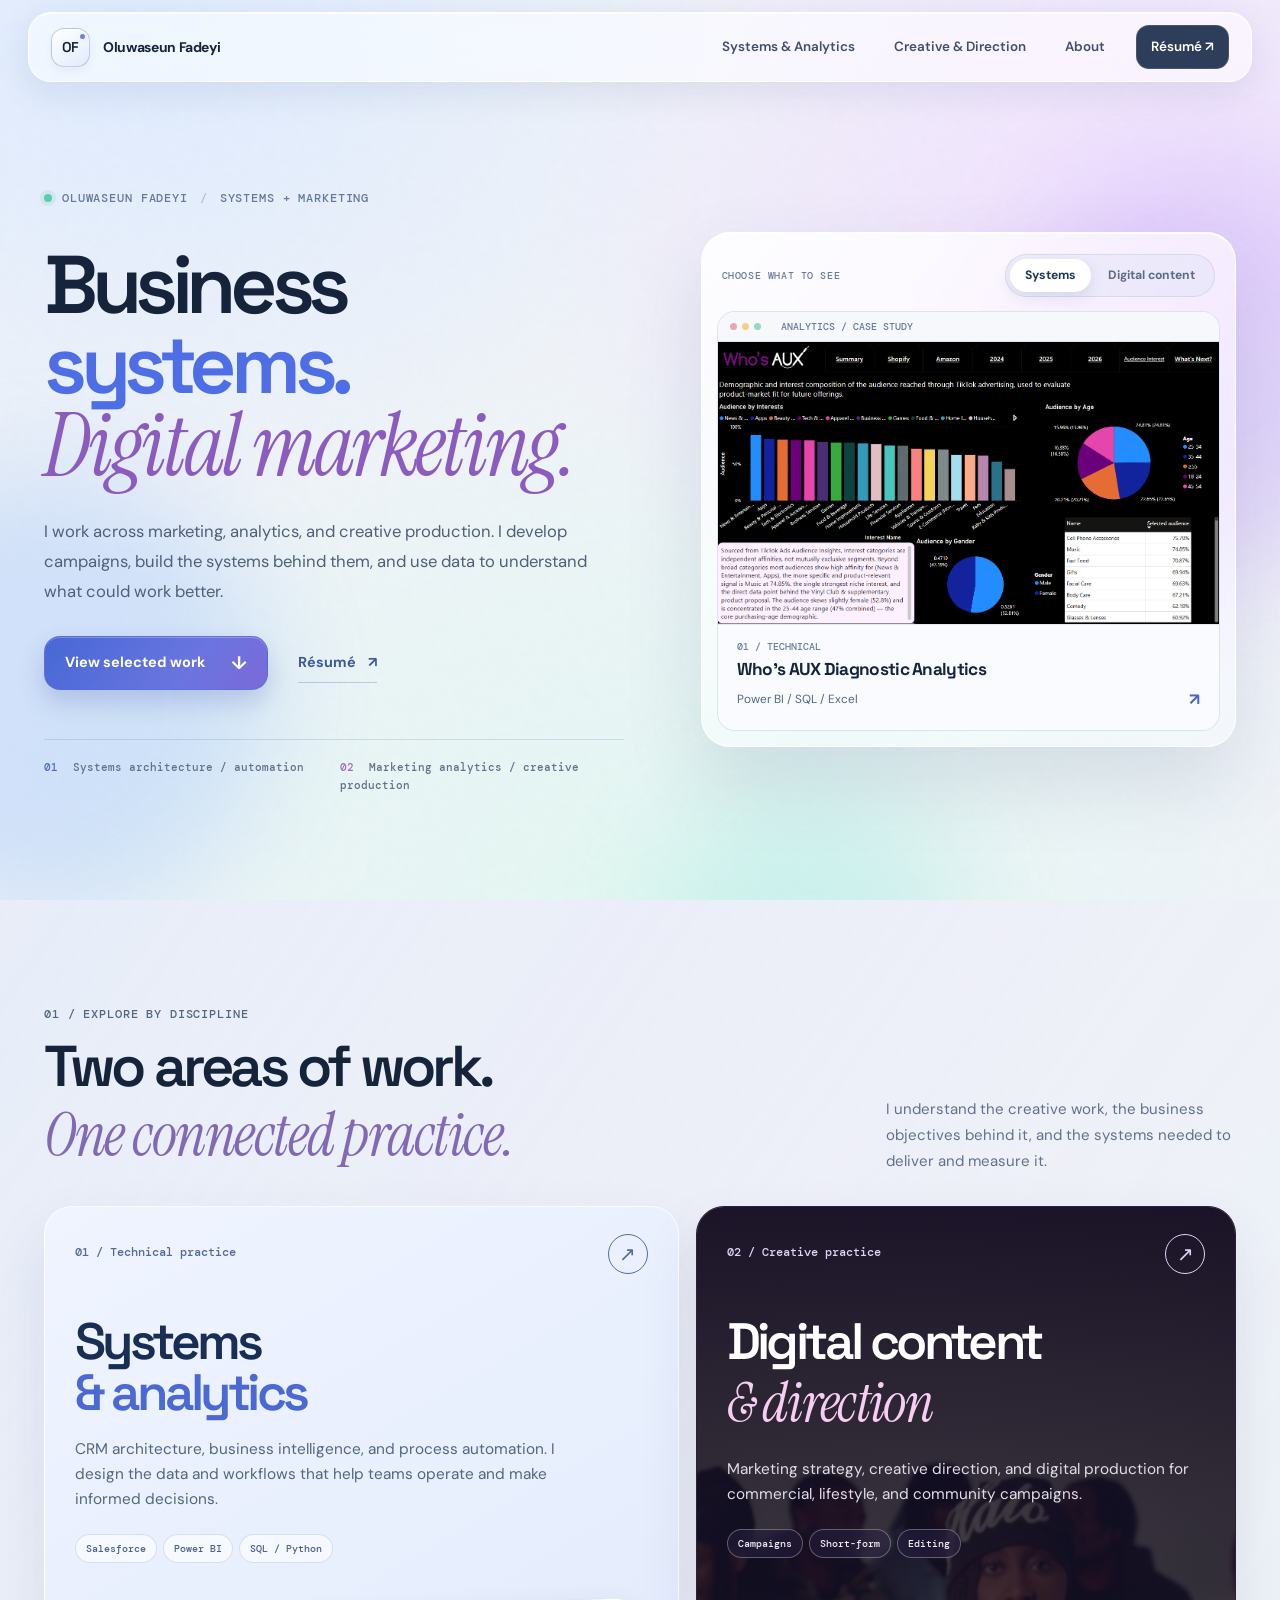
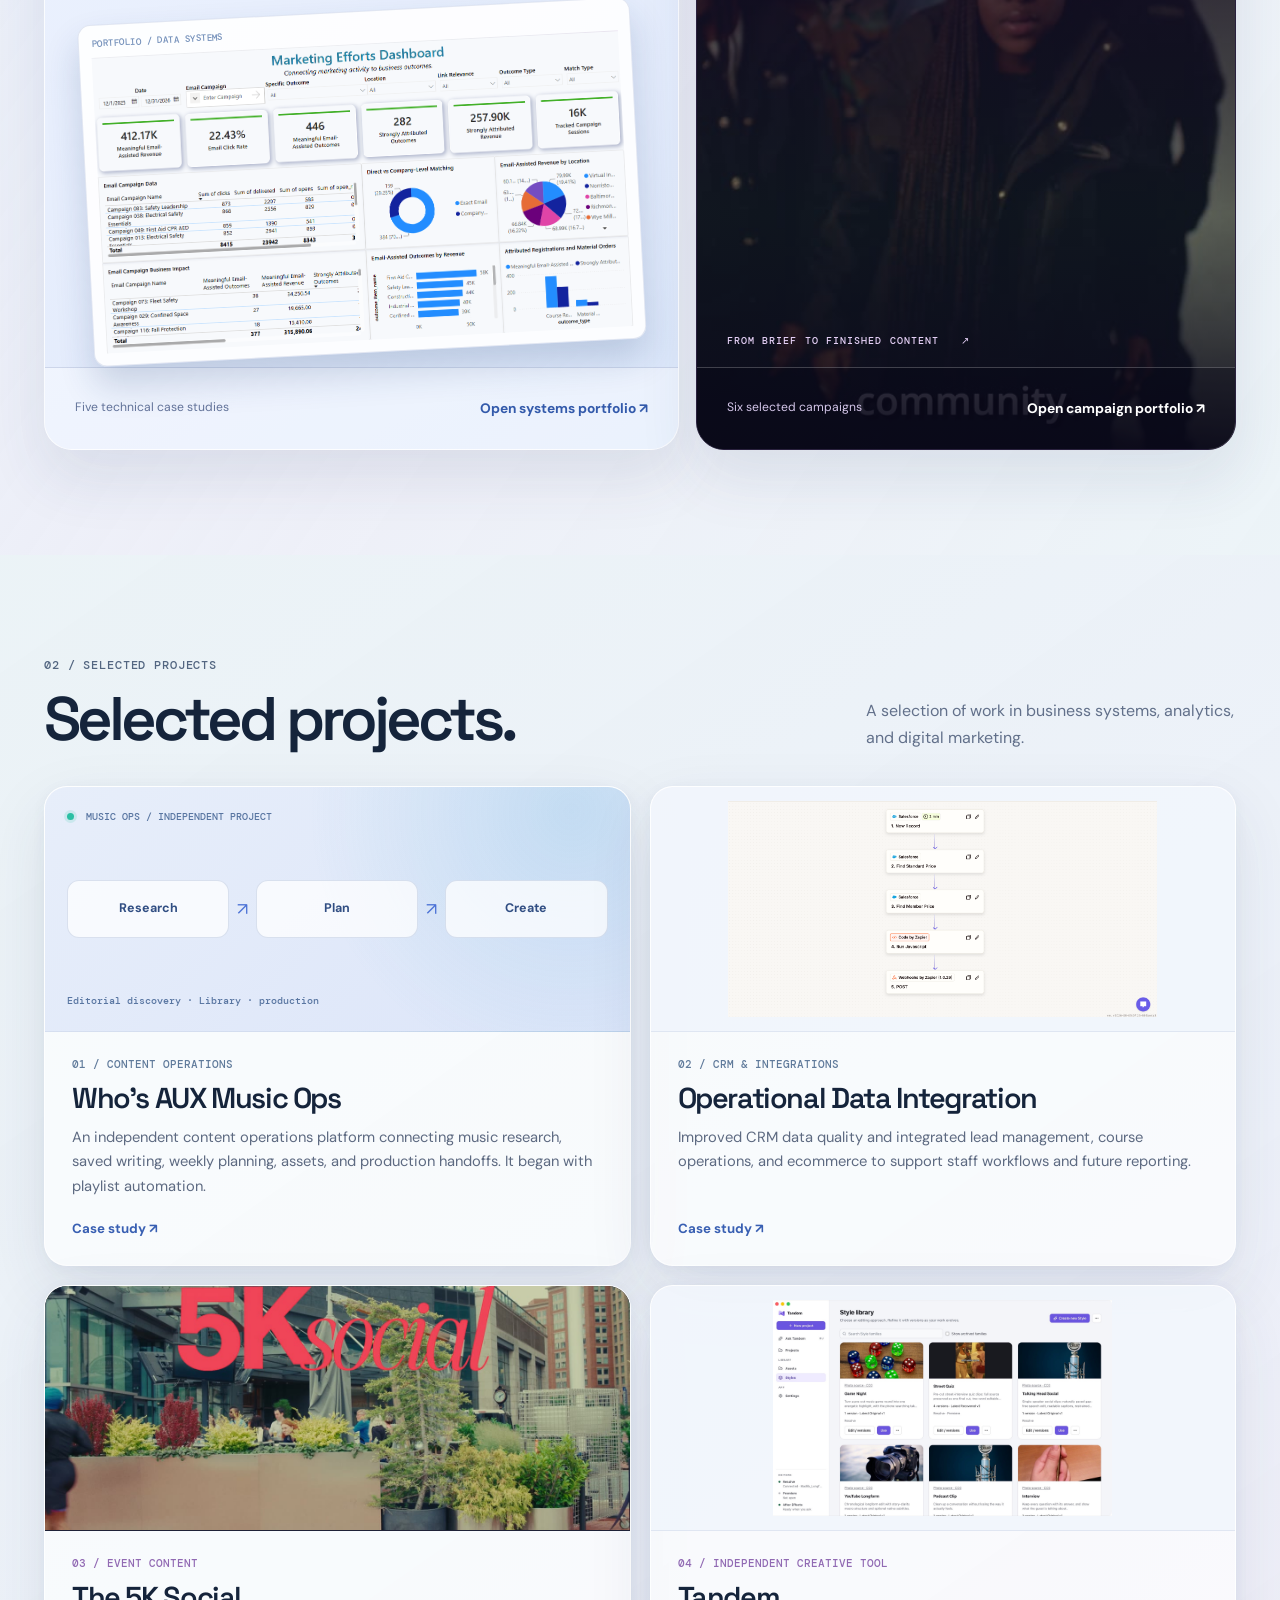
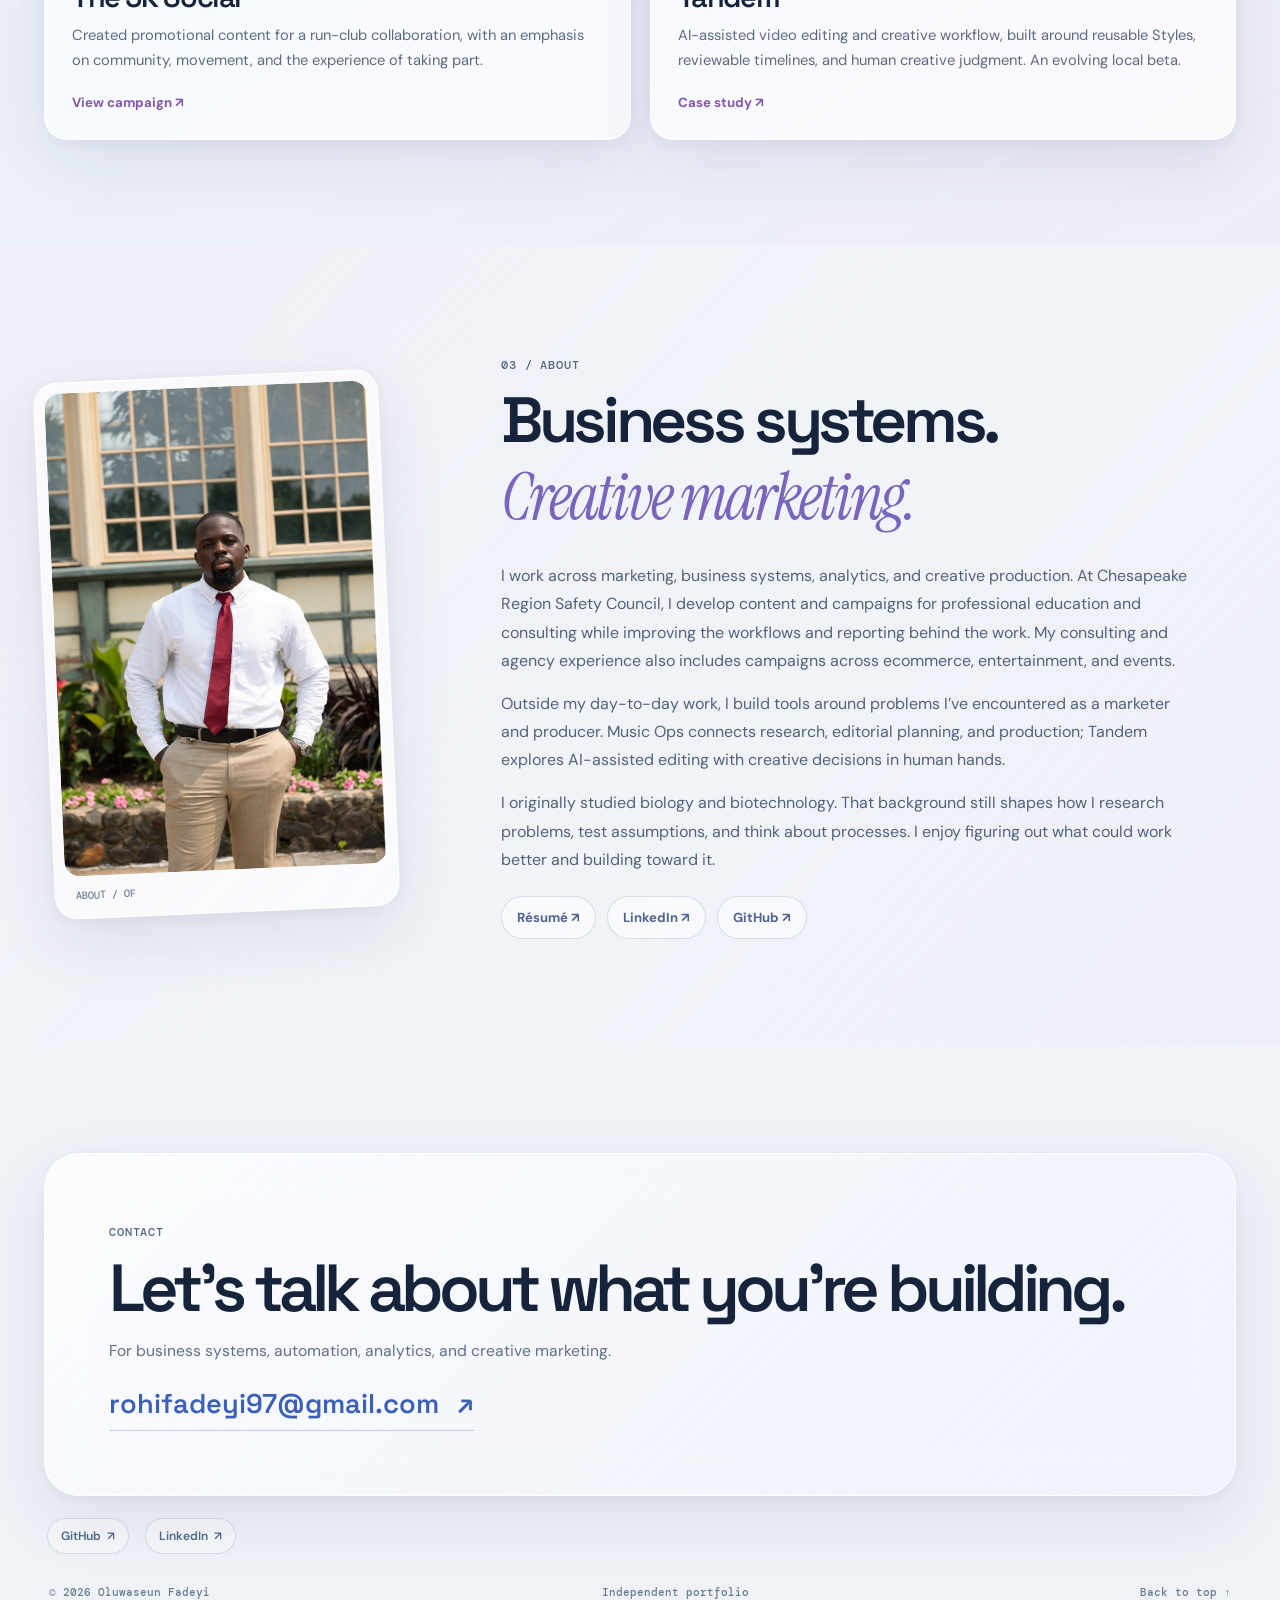
==== commit a906f954: "Align portfolio narrative, add Tandem, and replace resume" ====
--- a/index.html
+++ b/index.html
@@ -1,6 +1,6 @@
 <!DOCTYPE html>
 
-<html lang="en"><head><meta charset="utf-8"/><meta content="width=device-width, initial-scale=1" name="viewport"/><meta content="Oluwaseun Fadeyi builds business systems, automation, analytics, and creative marketing campaigns." name="description"/><meta content="#ecf2f8" name="theme-color"/><title>Oluwaseun Fadeyi | Systems, Automation &amp; Creative Marketing</title><link href="https://fonts.googleapis.com" rel="preconnect"/><link crossorigin="" href="https://fonts.gstatic.com" rel="preconnect"/><link href="https://fonts.googleapis.com/css2?family=DM+Sans:wght@400;500;600;700&amp;family=DM+Mono:wght@400;500&amp;family=Instrument+Serif:ital@0;1&amp;family=Space+Grotesk:wght@400;500;600;700&amp;display=swap" rel="stylesheet"/><link href="studio.css" rel="stylesheet"/><link href="glass.css" rel="stylesheet"/><script>document.documentElement.classList.add('has-js')</script><link href="portfolio-polish.css" rel="stylesheet"/><link href="portfolio-final.css" rel="stylesheet"/></head><body class="glass-site" data-home-focus="systems" id="top"><div aria-hidden="true" class="ambient-layer"><span class="ambient-orb ambient-orb-a"></span><span class="ambient-orb ambient-orb-b"></span><span class="ambient-orb ambient-orb-c"></span></div><div aria-hidden="true" class="reading-progress"></div><div aria-hidden="true" class="scene-indicator"><span class="scene-indicator-label">Overview</span></div><header class="glass-header" id="site-header">
+<html lang="en"><head><meta charset="utf-8"/><meta content="width=device-width, initial-scale=1" name="viewport"/><meta content="Oluwaseun Fadeyi builds business systems, automation, analytics, and creative marketing campaigns." name="description"/><meta content="#ecf2f8" name="theme-color"/><title>Oluwaseun Fadeyi | Marketing, Systems &amp; Creative Production</title><link href="https://fonts.googleapis.com" rel="preconnect"/><link crossorigin="" href="https://fonts.gstatic.com" rel="preconnect"/><link href="https://fonts.googleapis.com/css2?family=DM+Sans:wght@400;500;600;700&amp;family=DM+Mono:wght@400;500&amp;family=Instrument+Serif:ital@0;1&amp;family=Space+Grotesk:wght@400;500;600;700&amp;display=swap" rel="stylesheet"/><link href="studio.css" rel="stylesheet"/><link href="glass.css" rel="stylesheet"/><script>document.documentElement.classList.add('has-js')</script><link href="portfolio-polish.css" rel="stylesheet"/><link href="portfolio-final.css" rel="stylesheet"/></head><body class="glass-site" data-home-focus="systems" id="top"><div aria-hidden="true" class="ambient-layer"><span class="ambient-orb ambient-orb-a"></span><span class="ambient-orb ambient-orb-b"></span><span class="ambient-orb ambient-orb-c"></span></div><div aria-hidden="true" class="reading-progress"></div><div aria-hidden="true" class="scene-indicator"><span class="scene-indicator-label">Overview</span></div><a class="skip-link" href="#main">Skip to content</a><header class="glass-header" id="site-header">
 <nav aria-label="Primary navigation" class="nav-inner">
 <a aria-label="Oluwaseun Fadeyi home" class="brand" href="index.html"><span class="brand-symbol">OF<span class="brand-dot"></span></span><span class="brand-name">Oluwaseun Fadeyi</span></a>
 <button aria-controls="site-nav" aria-expanded="false" aria-label="Open navigation" class="nav-toggle" type="button"><span></span><span></span></button>
@@ -13,7 +13,7 @@
 <div class="home-intro-copy">
 <p class="eyebrow"><span class="signal"></span> Oluwaseun Fadeyi <span class="eyebrow-split">/</span> Systems + marketing</p>
 <h1 class="mode-systems mode-headline" id="home-title">Business<br/><span class="system-identity">systems.</span><br/><em>Digital marketing.</em></h1><h1 class="mode-creative mode-headline" id="home-title-creative">Creative<br/><span>direction.</span><br/><em>Digital campaigns.</em></h1>
-<p class="home-lede mode-systems">I build and automate business systems, use data to evaluate performance, and develop digital campaigns. My work combines revenue operations, marketing analytics, and hands-on creative production.</p><p class="home-lede mode-creative">I approach creative work as both a marketer and a producer. I develop campaign concepts, direct the visual approach, and shape content for the audience, brand, and platform it needs to reach.</p>
+<p class="home-lede mode-systems">I work across marketing, analytics, and creative production. I develop campaigns, build the systems behind them, and use data to understand what could work better.</p><p class="home-lede mode-creative">I develop campaign concepts, direct the visual approach, and produce content with the audience and business goal in mind. Analytics and workflow design help me connect that creative work to how it gets delivered and measured.</p>
 <div class="home-actions mode-systems"><a class="primary-action" href="#projects">View selected work <span aria-hidden="true">↓</span></a><a class="home-resume-link" href="resume.pdf" rel="noopener" target="_blank">Résumé <span aria-hidden="true">↗</span></a></div><div class="home-actions mode-creative"><a class="primary-action" href="creative.html">Watch campaign work <span aria-hidden="true">↗</span></a><a class="home-resume-link" href="resume.pdf" rel="noopener" target="_blank">Résumé <span aria-hidden="true">↗</span></a></div>
 <div aria-label="Areas of work" class="practice-index mode-systems">
 <span><b>01</b> Systems architecture / automation</span>
@@ -30,7 +30,7 @@
 </div>
 </section>
 <section aria-labelledby="discipline-heading" class="discipline-section scene-panel" data-scene="routes" id="projects"><div class="site-width">
-<div class="discipline-heading reveal"><div><p class="eyebrow">01 / Explore by discipline</p><h2 id="discipline-heading">Two areas of work.<br/><em>Different approaches.</em></h2></div><p>Explore the technical systems I have built or the digital campaigns I have developed and produced.</p></div>
+<div class="discipline-heading reveal"><div><p class="eyebrow">01 / Explore by discipline</p><h2 id="discipline-heading">Two areas of work.<br/><em>One connected practice.</em></h2></div><p>I understand the creative work, the business objectives behind it, and the systems needed to deliver and measure it.</p></div>
 <div class="discipline-grid">
 <a class="discipline-card discipline-tech reveal" data-interactive-card="" data-spotlight="" href="systems.html">
 <div class="discipline-top"><span>01 / Technical practice</span><span aria-hidden="true">↗</span></div>
@@ -50,24 +50,24 @@
 <section aria-labelledby="proof-heading" class="project-proof-section scene-panel" data-scene="selected"><div class="site-width">
 <div class="section-intro reveal"><div><span class="eyebrow">02 / Selected projects</span><h2 id="proof-heading">Selected projects.</h2></div><p>A selection of work in business systems, analytics, and digital marketing.</p></div>
 <div class="proof-grid">
-<a class="proof-card proof-technical reveal" data-spotlight="" href="case-studies/music-ops.html"><div class="proof-visual proof-ops"><div class="proof-ops-top"><span class="mini-dot"></span> MUSIC OPERATIONS / INTERNAL TOOL</div><div class="proof-ops-flow"><span>Discover</span><i>↗</i><span>Review</span><i>↗</i><span>Publish</span></div><div class="proof-ops-bottom">9 playlists · 2 brands · repeatable workflows</div></div><div class="proof-description"><span>01 / Automation</span><h3>Who’s AUX Music Ops</h3><p>Designed a music operations system that combines automated playlist management, editorial review, and creative production in one workflow.</p><strong>Case study ↗</strong></div></a>
+<a class="proof-card proof-technical reveal" data-spotlight="" href="case-studies/music-ops.html"><div class="proof-visual proof-ops"><div class="proof-ops-top"><span class="mini-dot"></span> MUSIC OPS / INDEPENDENT PROJECT</div><div class="proof-ops-flow"><span>Research</span><i>↗</i><span>Plan</span><i>↗</i><span>Create</span></div><div class="proof-ops-bottom">Editorial discovery · Library · production</div></div><div class="proof-description"><span>01 / Content operations</span><h3>Who’s AUX Music Ops</h3><p>An independent content operations platform connecting music research, saved writing, weekly planning, assets, and production handoffs. It began with playlist automation.</p><strong>Case study ↗</strong></div></a>
 <a class="proof-card proof-technical reveal" data-spotlight="" href="case-studies/salesforce-automation.html"><div class="proof-visual proof-image-contain"><img alt="Operational data integration diagram" loading="lazy" src="assets/images/salesforce.png"/></div><div class="proof-description"><span>02 / CRM &amp; integrations</span><h3>Operational Data Integration</h3><p>Improved CRM data quality and integrated lead management, course operations, and ecommerce to support staff workflows and future reporting.</p><strong>Case study ↗</strong></div></a>
 <a class="proof-card proof-creative reveal" data-spotlight="" href="creative.html#run-club"><div class="proof-visual proof-image-fill"><img alt="The 5K Social digital campaign visual" loading="lazy" src="assets/creative/run-club.jpg"/></div><div class="proof-description"><span>03 / Event content</span><h3>The 5K Social</h3><p>Created promotional content for a run-club collaboration, with an emphasis on community, movement, and the experience of taking part.</p><strong>View campaign ↗</strong></div></a>
-<a class="proof-card proof-creative reveal" data-spotlight="" href="creative.html#between-seasons"><div class="proof-visual proof-image-fill"><img alt="Between Seasons brand event campaign visual" loading="lazy" src="assets/creative/between-seasons.jpg"/></div><div class="proof-description"><span>04 / Brand content</span><h3>Between Seasons</h3><p>Developed a brand-led promotional edit for Halo Cares, using the event’s fashion and music focus to introduce its identity and atmosphere.</p><strong>View campaign ↗</strong></div></a>
+<a class="proof-card proof-creative reveal" data-spotlight="" href="case-studies/tandem.html"><div class="proof-visual proof-image-contain"><img alt="Tandem’s real Style library with reusable editing approaches" loading="lazy" src="assets/images/tandem-styles.jpg"/></div><div class="proof-description"><span>04 / Independent creative tool</span><h3>Tandem</h3><p>AI-assisted video editing and creative workflow, built around reusable Styles, reviewable timelines, and human creative judgment. An evolving local beta.</p><strong>Case study ↗</strong></div></a>
 </div>
 </div></section>
 <section aria-labelledby="about-title" class="about-section-v3 scene-panel" data-scene="about" id="about"><div class="site-width about-v3-grid">
 <figure class="about-portrait reveal"><img alt="Portrait of Oluwaseun Fadeyi" loading="lazy" src="assets/images/profile.png"/><figcaption>About / OF</figcaption></figure>
 <div class="about-text reveal"><span class="eyebrow">03 / About</span><h2 id="about-title">Business systems.<br/><em>Creative marketing.</em></h2>
-<p>I’m a systems builder and analytical marketer with a hands-on creative background. I design CRM and reporting structures, automate workflows, and use performance data to inform strategy. I also develop and produce digital campaigns for brands, hospitality, and community events.</p>
-<p>I enjoy both the technical detail and the creative decisions. In either setting, I start by understanding the goal, the audience, and how the work will be used.</p>
-<div class="professional-quicklinks"><a href="resume.pdf" rel="noopener" target="_blank">Résumé ↗</a><a href="https://linkedin.com/in/oluwaseun-fadeyi-31373a23b/" rel="noopener noreferrer" target="_blank">LinkedIn ↗</a><a href="https://github.com/issydbi" rel="noopener noreferrer" target="_blank">GitHub ↗</a></div>
+<p>I work across marketing, business systems, analytics, and creative production. At Chesapeake Region Safety Council, I develop content and campaigns for professional education and consulting while improving the workflows and reporting behind the work. My consulting and agency experience also includes campaigns across ecommerce, entertainment, and events.</p>
+<p>Outside my day-to-day work, I build tools around problems I’ve encountered as a marketer and producer. Music Ops connects research, editorial planning, and production; Tandem explores AI-assisted editing with creative decisions in human hands.</p><p>I originally studied biology and biotechnology. That background still shapes how I research problems, test assumptions, and think about processes. I enjoy figuring out what could work better and building toward it.</p>
+<div class="professional-quicklinks"><a href="resume.pdf" rel="noopener" target="_blank">Résumé ↗</a><a href="https://linkedin.com/in/oluwaseun-fadeyi-31373a23b/" rel="noopener noreferrer" target="_blank">LinkedIn ↗</a><a href="https://github.com/rohifadeyi97" rel="noopener noreferrer" target="_blank">GitHub ↗</a></div>
 </div>
 </div></section>
 </main><footer class="glass-footer" data-scene="footer">
 <div class="site-width">
 <div class="footer-intro"><span class="eyebrow">Contact</span><h2>Let’s talk about what you’re building.</h2><p>For business systems, automation, analytics, and creative marketing.</p><a class="footer-email" href="mailto:rohifadeyi97@gmail.com">rohifadeyi97@gmail.com <span>↗</span></a></div>
-<div class="professional-links"><a href="https://github.com/issydbi" rel="noopener noreferrer" target="_blank">GitHub <span>↗</span></a><a href="https://linkedin.com/in/oluwaseun-fadeyi-31373a23b/" rel="noopener noreferrer" target="_blank">LinkedIn <span>↗</span></a></div>
+<div class="professional-links"><a href="https://github.com/rohifadeyi97" rel="noopener noreferrer" target="_blank">GitHub <span>↗</span></a><a href="https://linkedin.com/in/oluwaseun-fadeyi-31373a23b/" rel="noopener noreferrer" target="_blank">LinkedIn <span>↗</span></a></div>
 <div class="footer-bottom"><span>© 2026 Oluwaseun Fadeyi</span><span>Independent portfolio</span><a href="#top">Back to top ↑</a></div>
 </div>
 </footer><script defer="" src="glass.js"></script><script defer="" src="portfolio-polish.js"></script><script defer="True" src="portfolio-final.js"></script></body></html>
--- a/portfolio-final.css
+++ b/portfolio-final.css
@@ -516,3 +516,35 @@
   body.glass-site .nav-links a {padding:10px 9px;font-size:.78rem;}
   body.glass-site .nav-links .nav-resume {margin-left:3px;}
 }
+
+
+/* Home discipline controls: keep both CTAs in a real flex row.
+   The creative-mode display override was turning its row into a block,
+   causing the resume link to collide with the primary action. */
+.home-intro-copy .home-actions {
+  align-items:center;justify-content:flex-start;
+  flex-wrap:wrap;column-gap:clamp(18px,2.4vw,32px);row-gap:16px;
+}
+body.glass-site:not([data-home-focus="creative"]) .home-intro-copy .home-actions.mode-systems,
+body.glass-site[data-home-focus="creative"] .home-intro-copy .home-actions.mode-creative {display:flex!important;}
+.home-intro-copy .home-actions .primary-action {
+  flex:0 1 auto;min-height:54px;gap:clamp(15px,2vw,28px);
+  max-width:100%;text-align:left;
+}
+.home-intro-copy .home-actions .home-resume-link {
+  flex:0 0 auto;display:inline-flex;align-items:center;gap:12px;
+  margin:0;padding:8px 0;text-decoration:none;white-space:nowrap;
+}
+@media(max-width:620px) {
+ .home-intro-copy .home-actions {align-items:flex-start;gap:18px;}
+ .home-intro-copy .home-actions .primary-action {width:100%;justify-content:space-between;}
+ .home-intro-copy .home-actions .home-resume-link {padding:4px 0 8px;}
+}
+
+/* Real product captures within the established glass surfaces. */
+.product-capture {margin:0;padding:12px;min-width:0;overflow:hidden;}
+.product-capture img {width:100%;height:auto;border-radius:14px;}
+.product-capture figcaption {padding:12px 7px 3px;color:var(--muted);font:400 .75rem/1.6 var(--sans);}
+.case-evidence-note {max-width:72ch;}
+body.glass-site[data-home-focus="creative"] .home-intro-copy .practice-index.mode-creative {display:grid!important;}
+body.case-marketing .architecture-diagram {margin-inline:0;}
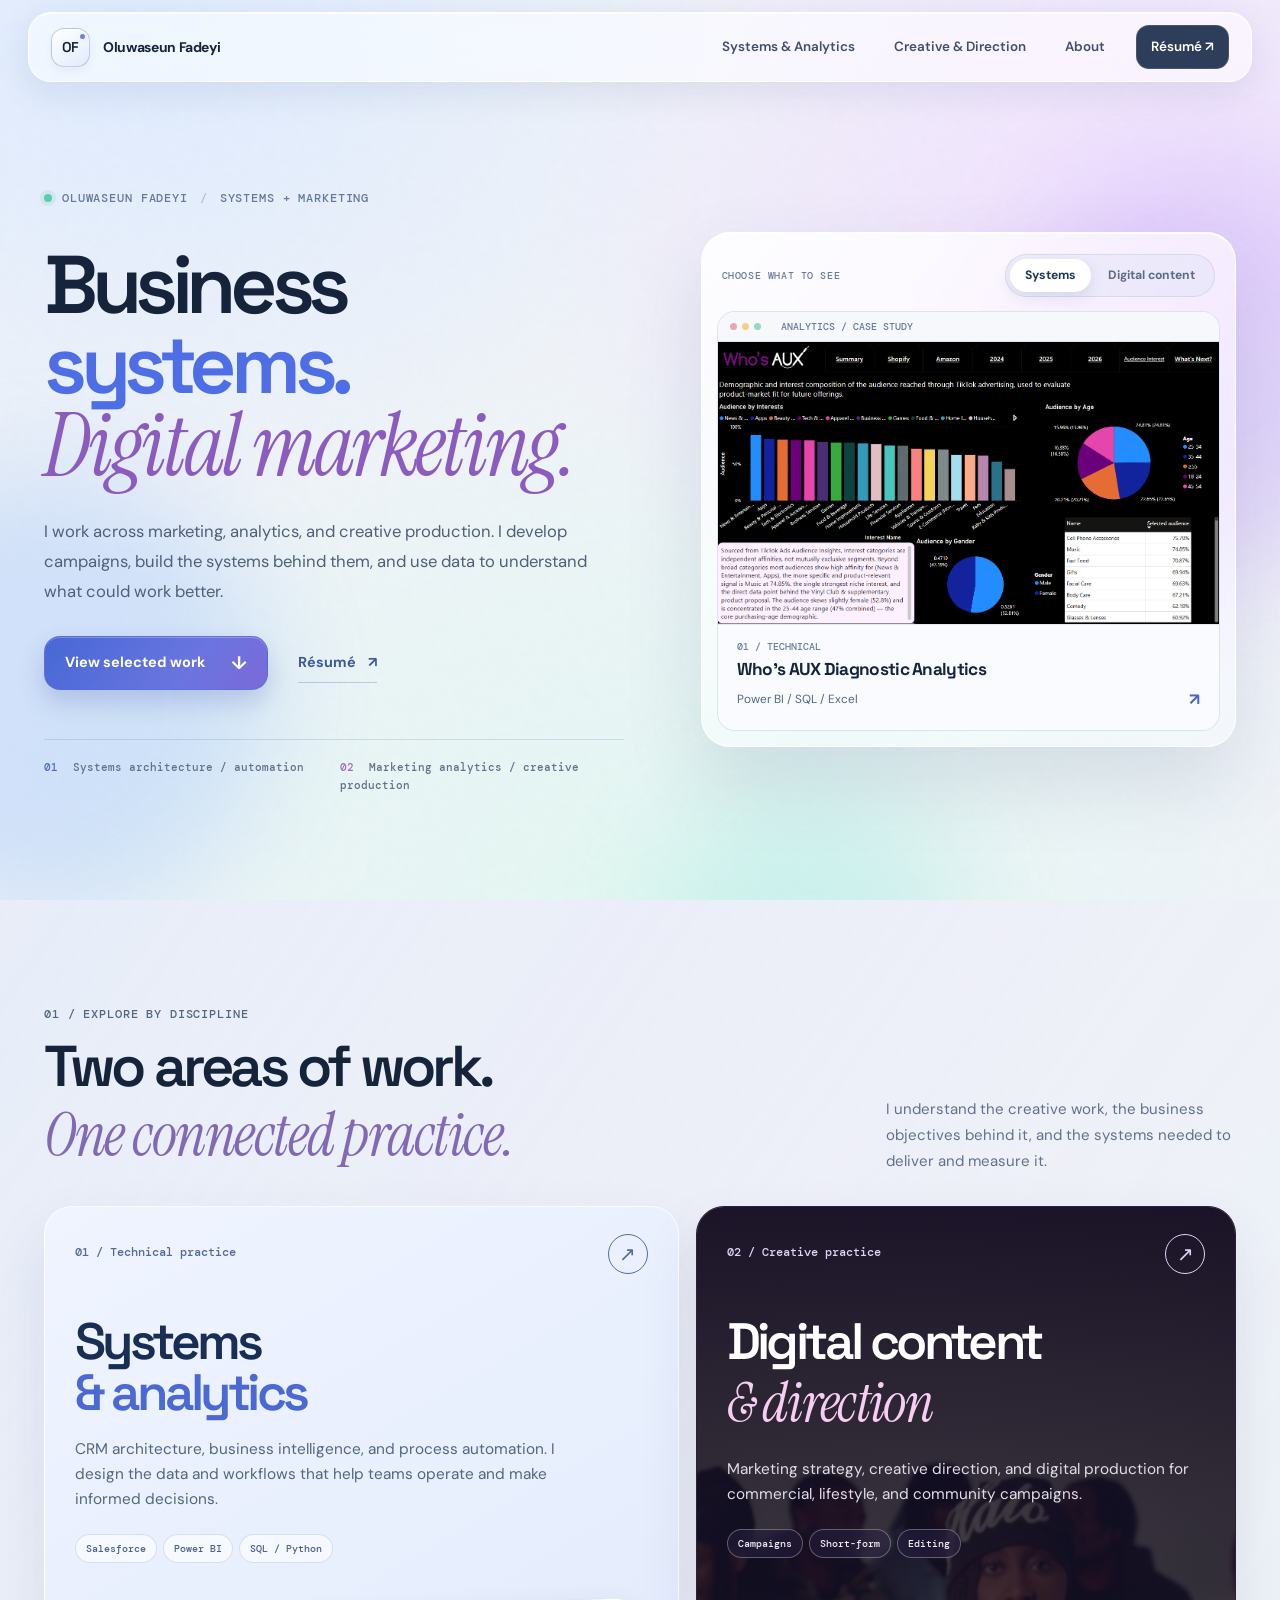
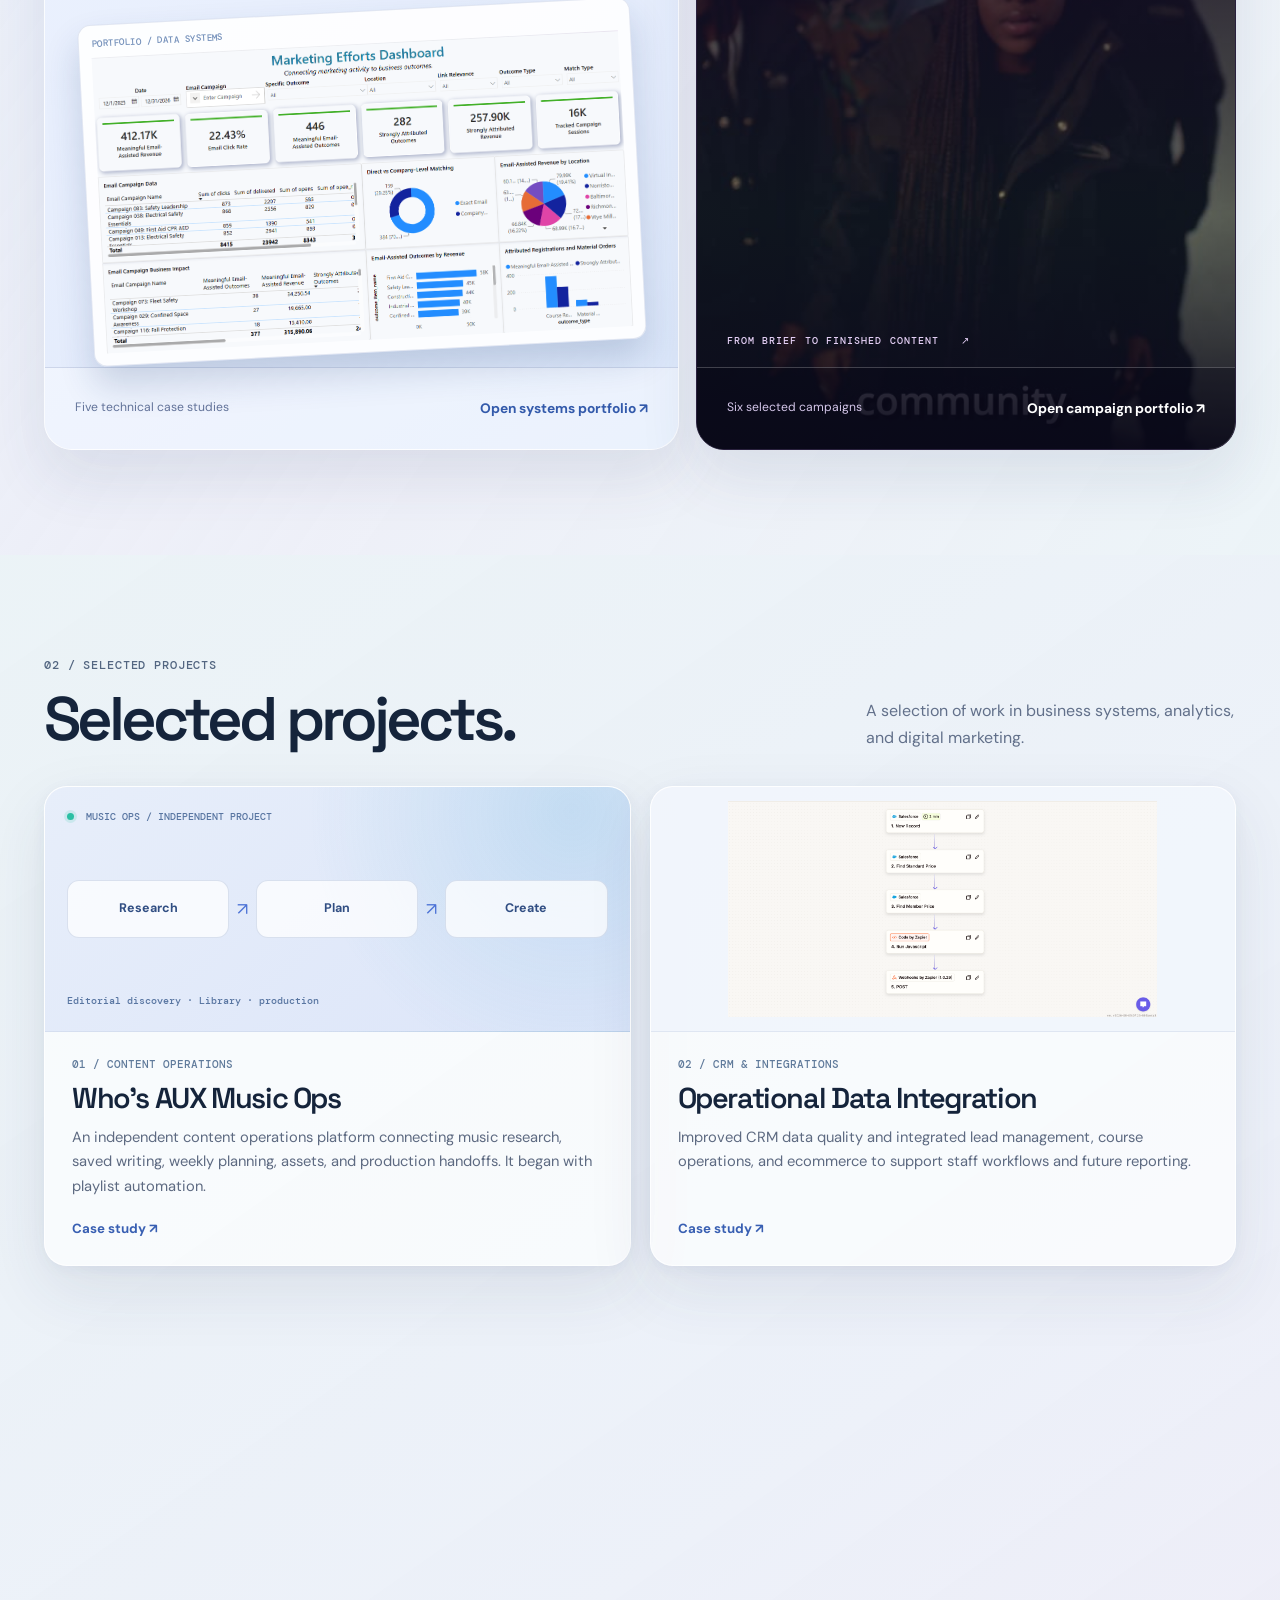
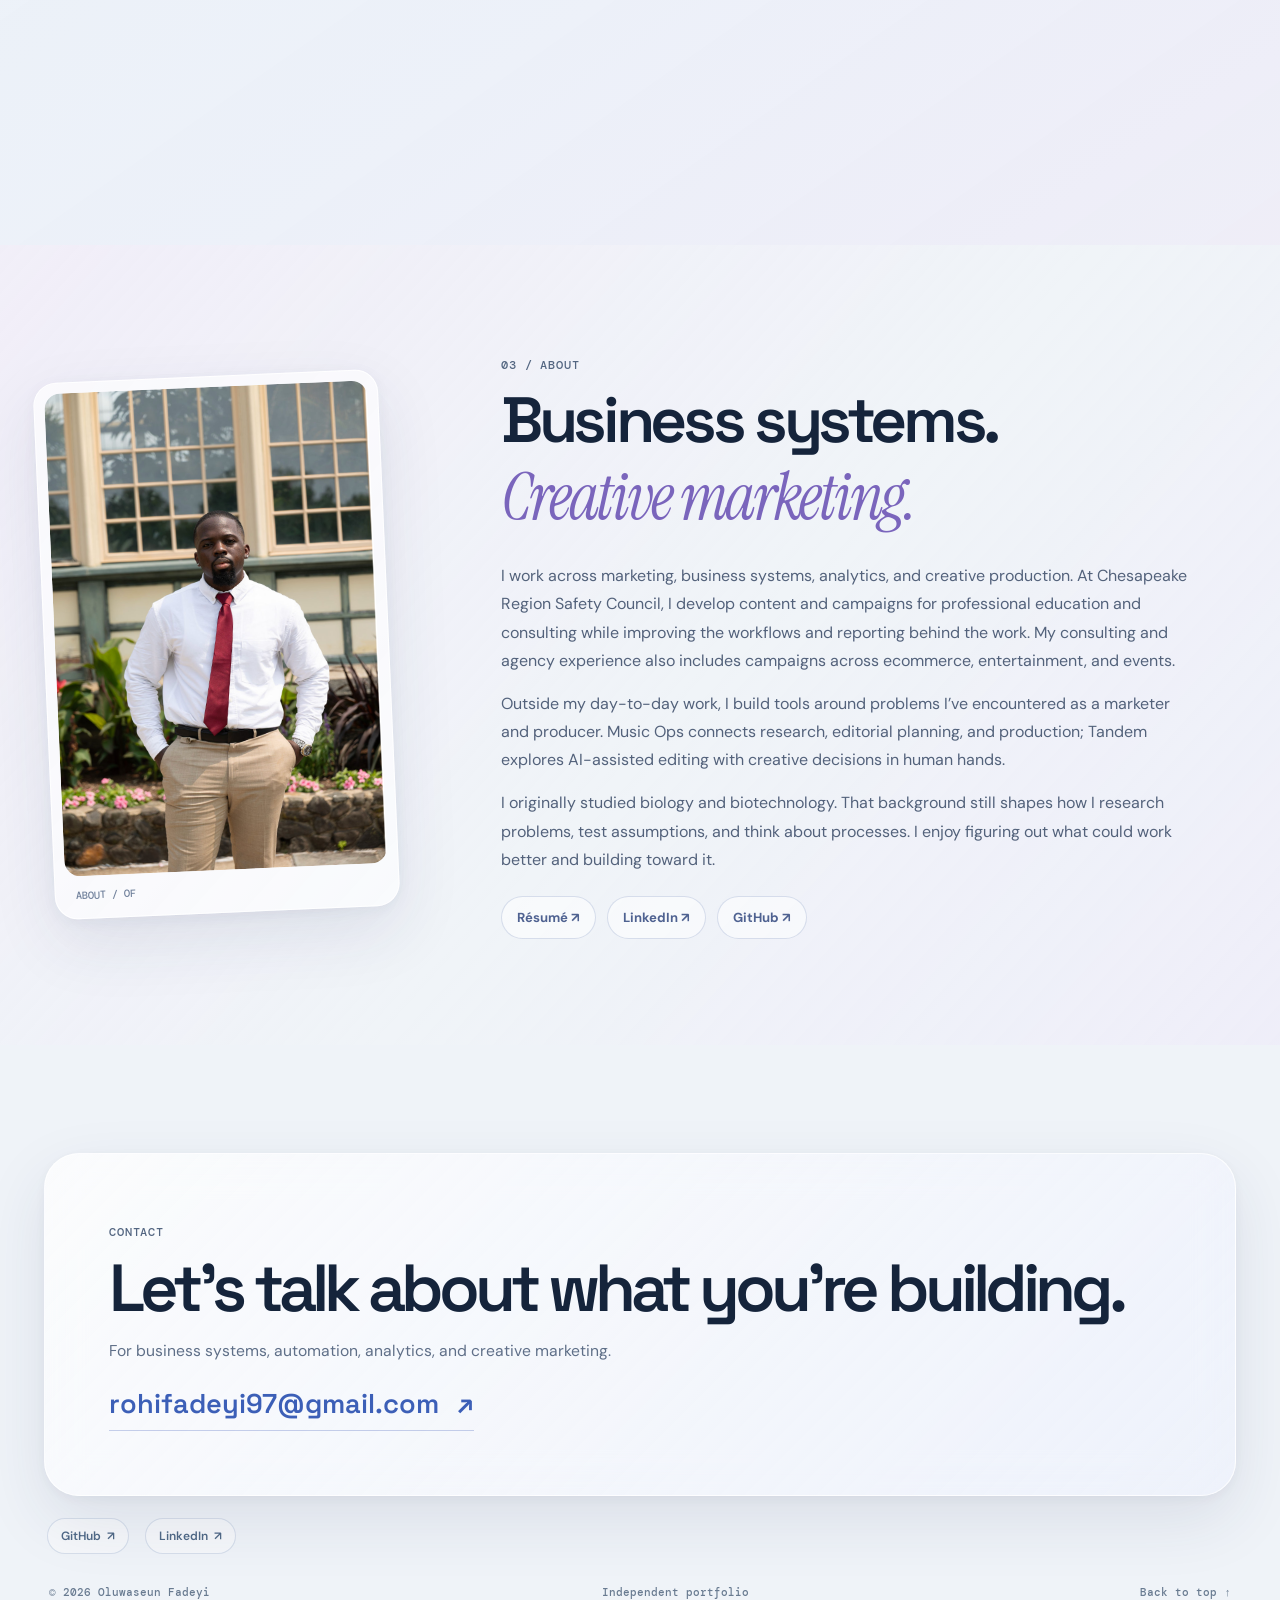
==== commit 907545cc: "Use Tandem launch film on portfolio card" ====
--- a/index.html
+++ b/index.html
@@ -53,7 +53,7 @@
 <a class="proof-card proof-technical reveal" data-spotlight="" href="case-studies/music-ops.html"><div class="proof-visual proof-ops"><div class="proof-ops-top"><span class="mini-dot"></span> MUSIC OPS / INDEPENDENT PROJECT</div><div class="proof-ops-flow"><span>Research</span><i>↗</i><span>Plan</span><i>↗</i><span>Create</span></div><div class="proof-ops-bottom">Editorial discovery · Library · production</div></div><div class="proof-description"><span>01 / Content operations</span><h3>Who’s AUX Music Ops</h3><p>An independent content operations platform connecting music research, saved writing, weekly planning, assets, and production handoffs. It began with playlist automation.</p><strong>Case study ↗</strong></div></a>
 <a class="proof-card proof-technical reveal" data-spotlight="" href="case-studies/salesforce-automation.html"><div class="proof-visual proof-image-contain"><img alt="Operational data integration diagram" loading="lazy" src="assets/images/salesforce.png"/></div><div class="proof-description"><span>02 / CRM &amp; integrations</span><h3>Operational Data Integration</h3><p>Improved CRM data quality and integrated lead management, course operations, and ecommerce to support staff workflows and future reporting.</p><strong>Case study ↗</strong></div></a>
 <a class="proof-card proof-creative reveal" data-spotlight="" href="creative.html#run-club"><div class="proof-visual proof-image-fill"><img alt="The 5K Social digital campaign visual" loading="lazy" src="assets/creative/run-club.jpg"/></div><div class="proof-description"><span>03 / Event content</span><h3>The 5K Social</h3><p>Created promotional content for a run-club collaboration, with an emphasis on community, movement, and the experience of taking part.</p><strong>View campaign ↗</strong></div></a>
-<a class="proof-card proof-creative reveal" data-spotlight="" href="case-studies/tandem.html"><div class="proof-visual proof-image-contain"><img alt="Tandem’s real Style library with reusable editing approaches" loading="lazy" src="assets/images/tandem-styles.jpg"/></div><div class="proof-description"><span>04 / Independent creative tool</span><h3>Tandem</h3><p>AI-assisted video editing and creative workflow, built around reusable Styles, reviewable timelines, and human creative judgment. An evolving local beta.</p><strong>Case study ↗</strong></div></a>
+<a class="proof-card proof-creative reveal" data-spotlight="" href="case-studies/tandem.html"><div class="proof-visual proof-image-contain"><img alt="A frame from the Tandem launch film, showing Tandem’s review workflow in use" loading="lazy" src="assets/images/tandem-launch-film-poster.jpg"/></div><div class="proof-description"><span>04 / Independent creative tool</span><h3>Tandem</h3><p>AI-assisted video editing and creative workflow, built around reusable Styles, reviewable timelines, and human creative judgment. An evolving local beta.</p><strong>Case study ↗</strong></div></a>
 </div>
 </div></section>
 <section aria-labelledby="about-title" class="about-section-v3 scene-panel" data-scene="about" id="about"><div class="site-width about-v3-grid">
--- a/portfolio-final.css
+++ b/portfolio-final.css
@@ -548,3 +548,21 @@
 .case-evidence-note {max-width:72ch;}
 body.glass-site[data-home-focus="creative"] .home-intro-copy .practice-index.mode-creative {display:grid!important;}
 body.case-marketing .architecture-diagram {margin-inline:0;}
+
+/* Tandem launch film: keep the portfolio's glass case-study frame while
+   letting the finished video, rather than an interface mockup, lead the page. */
+body.glass-case.tandem .tandem-film video {
+  display:block;
+  width:100%;
+  height:auto;
+  aspect-ratio:16/9;
+  object-fit:contain;
+  border-radius:12px;
+  background:#11131b;
+}
+body.glass-case.tandem .tandem-interface {
+  margin:36px 0 0;
+}
+body.glass-case.tandem .tandem-interface img {
+  max-height:760px;
+}
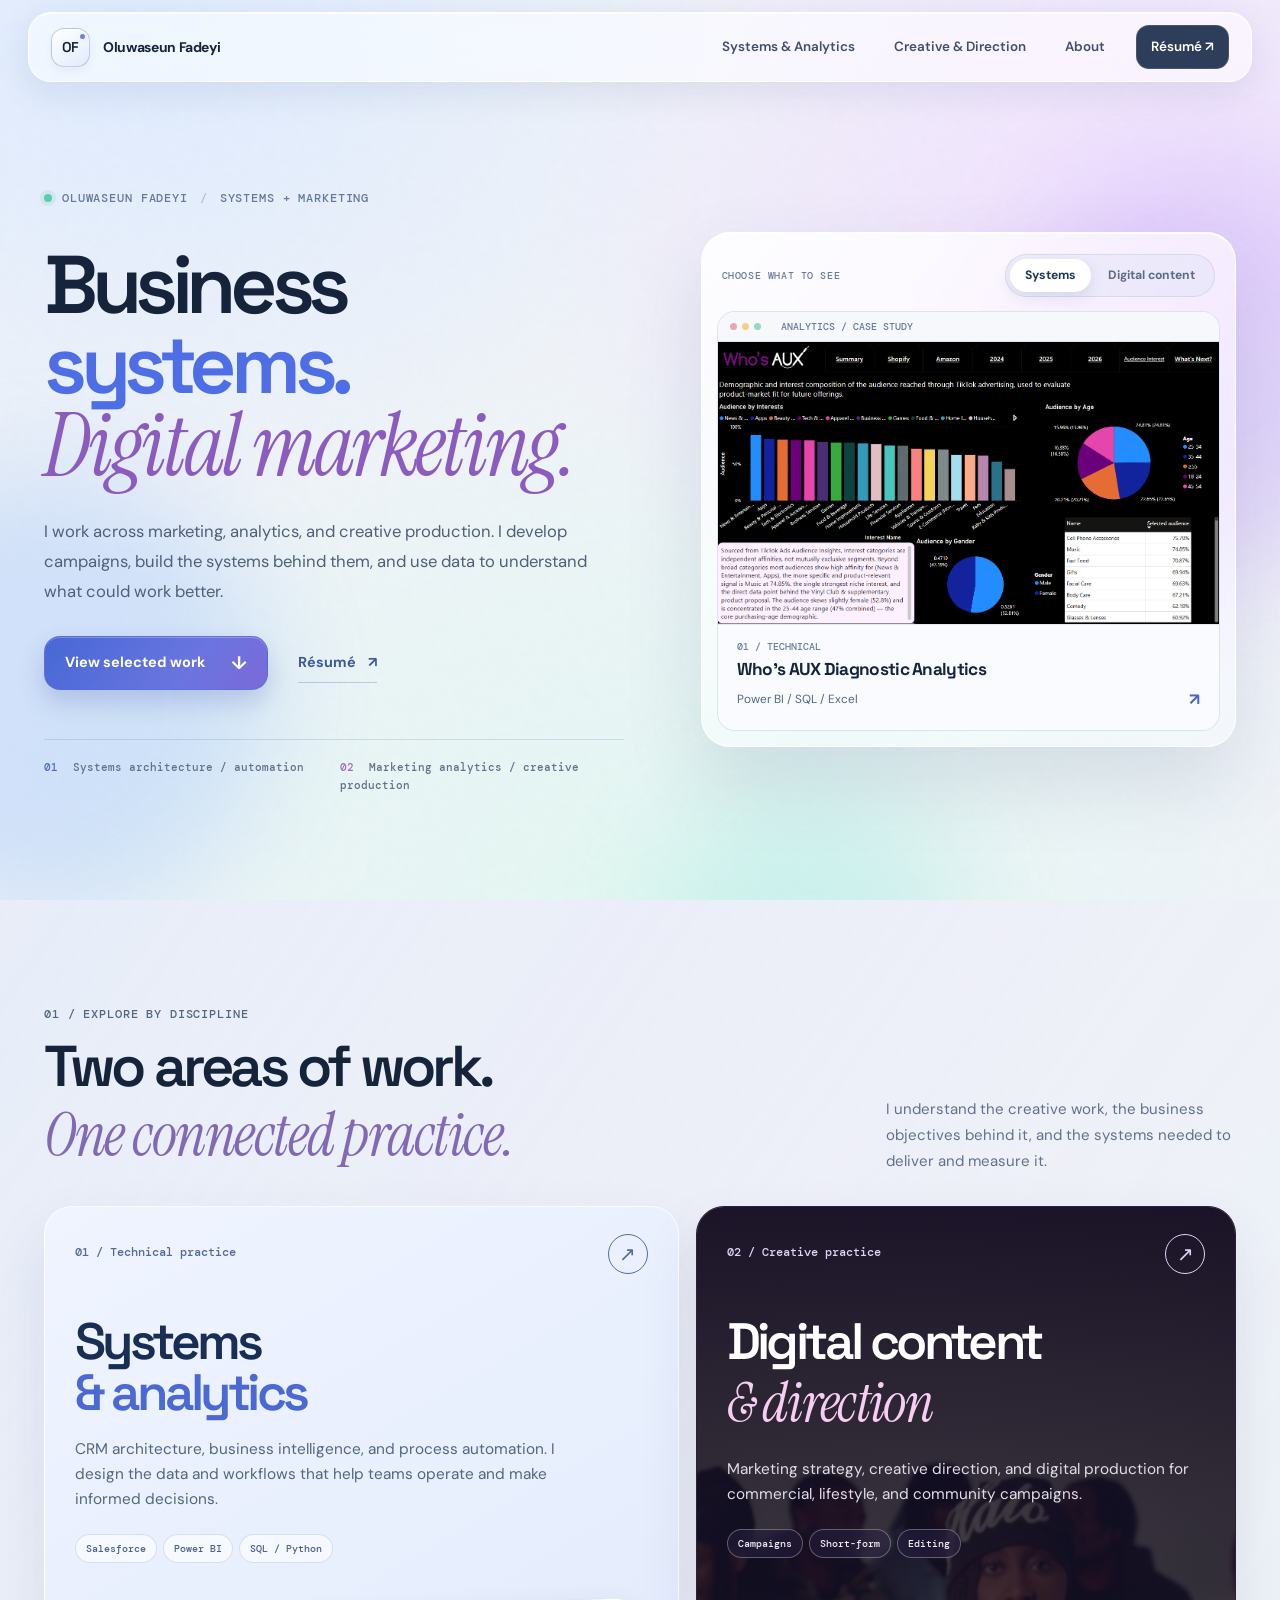
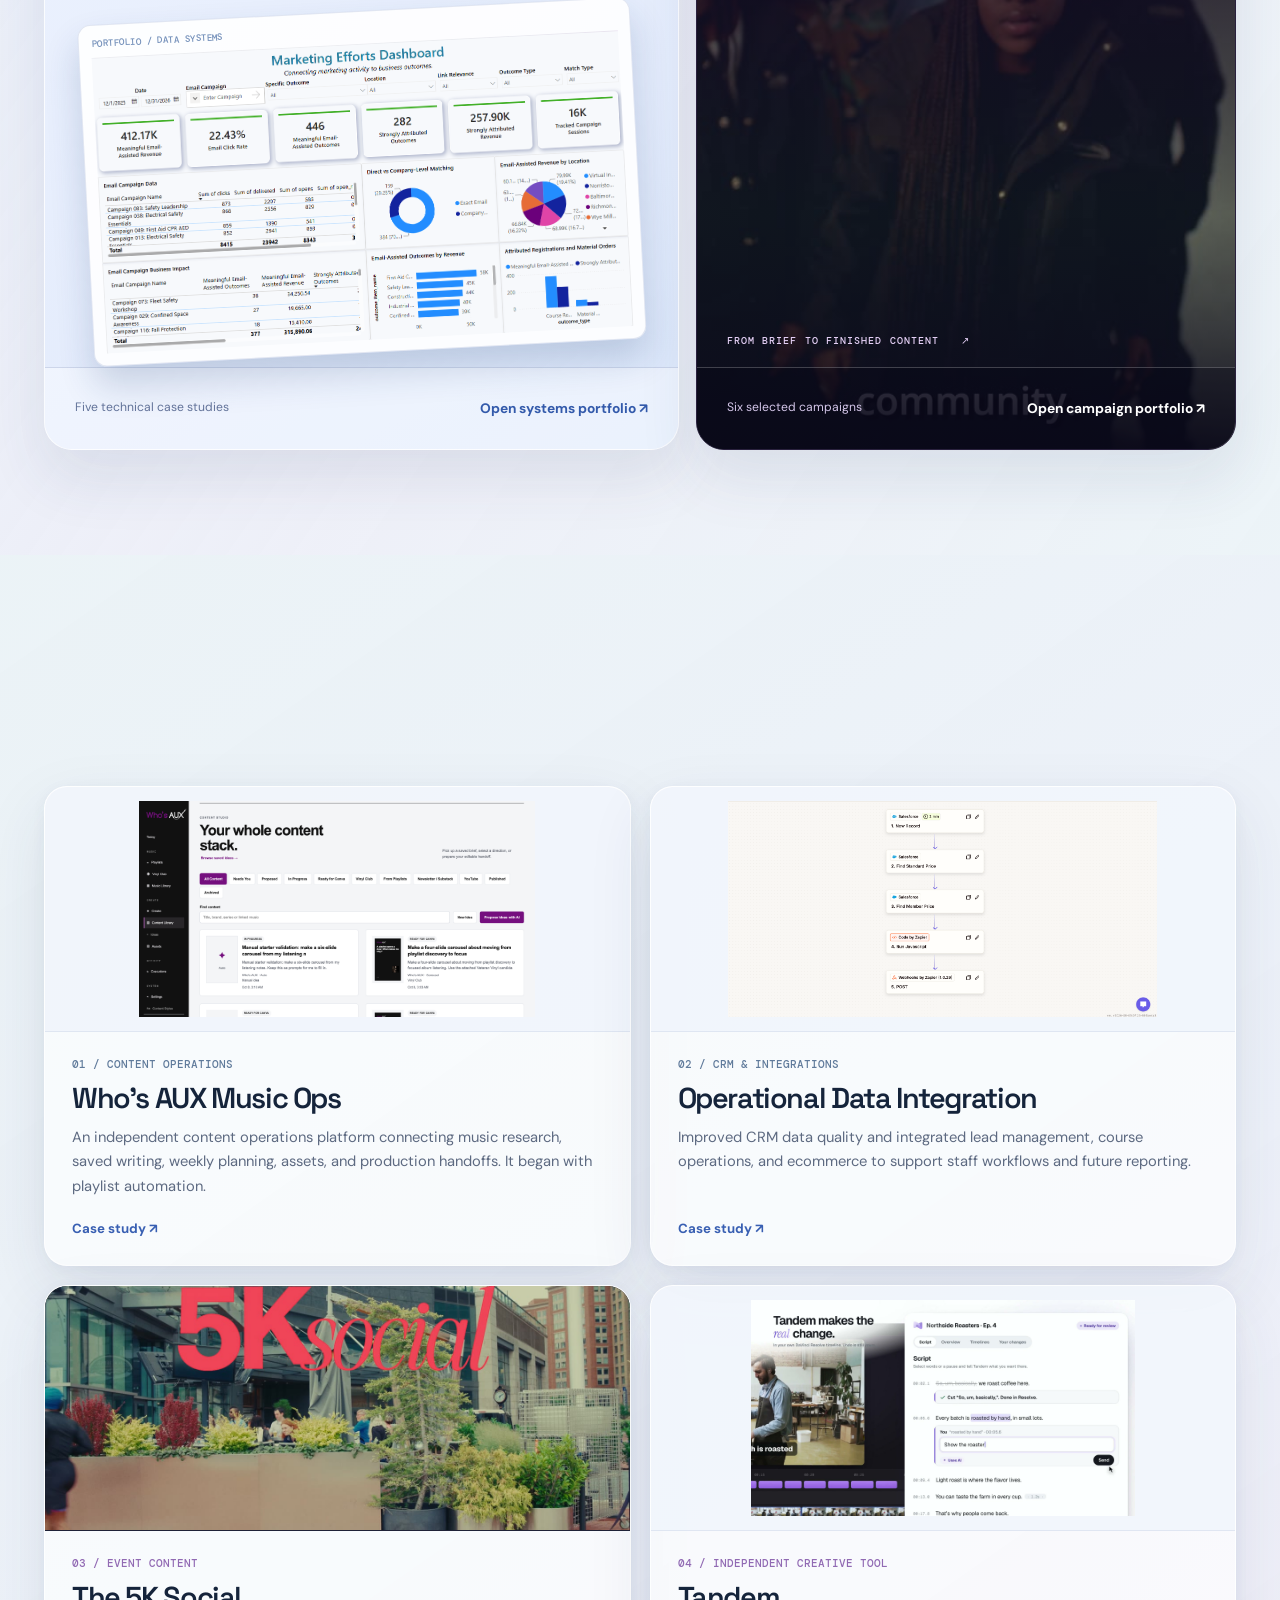
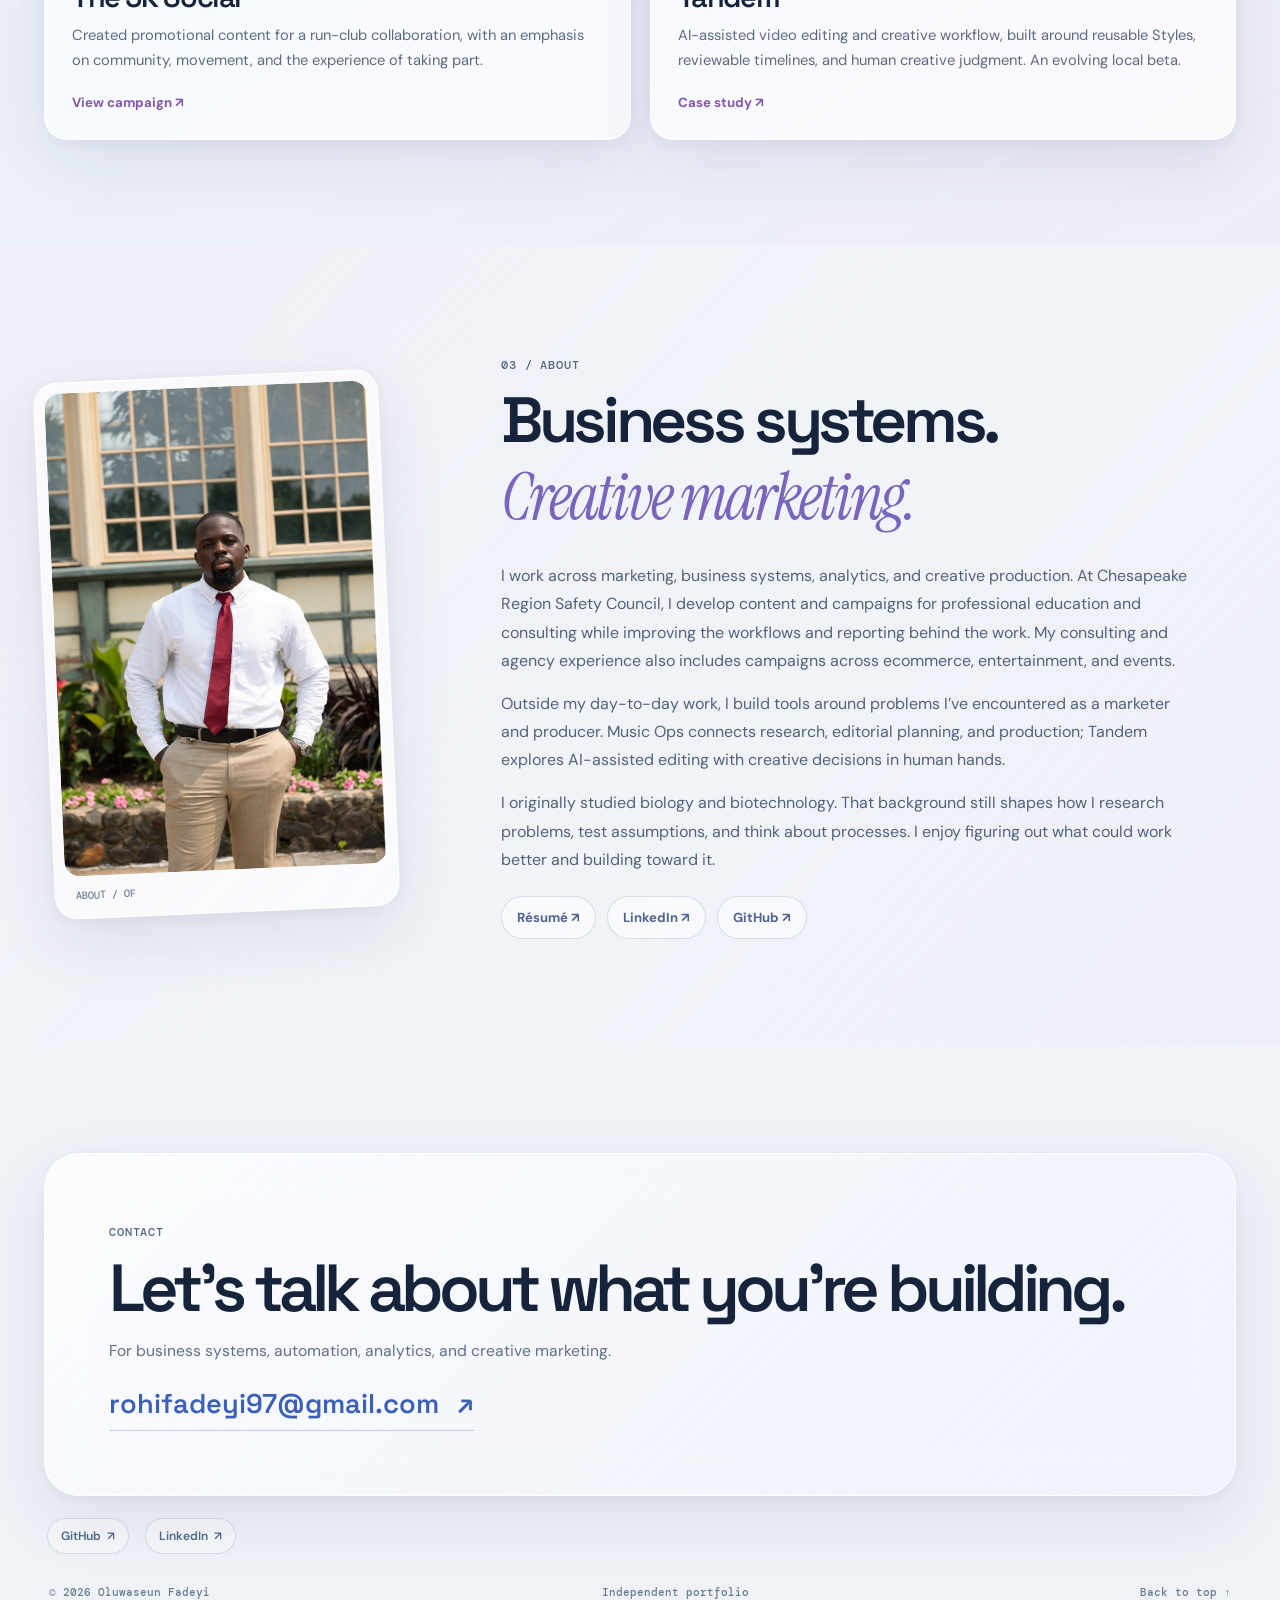
==== commit 056e38df: "Refresh Music Ops visuals and clarify analytics figures" ====
--- a/index.html
+++ b/index.html
@@ -50,7 +50,7 @@
 <section aria-labelledby="proof-heading" class="project-proof-section scene-panel" data-scene="selected"><div class="site-width">
 <div class="section-intro reveal"><div><span class="eyebrow">02 / Selected projects</span><h2 id="proof-heading">Selected projects.</h2></div><p>A selection of work in business systems, analytics, and digital marketing.</p></div>
 <div class="proof-grid">
-<a class="proof-card proof-technical reveal" data-spotlight="" href="case-studies/music-ops.html"><div class="proof-visual proof-ops"><div class="proof-ops-top"><span class="mini-dot"></span> MUSIC OPS / INDEPENDENT PROJECT</div><div class="proof-ops-flow"><span>Research</span><i>↗</i><span>Plan</span><i>↗</i><span>Create</span></div><div class="proof-ops-bottom">Editorial discovery · Library · production</div></div><div class="proof-description"><span>01 / Content operations</span><h3>Who’s AUX Music Ops</h3><p>An independent content operations platform connecting music research, saved writing, weekly planning, assets, and production handoffs. It began with playlist automation.</p><strong>Case study ↗</strong></div></a>
+<a class="proof-card proof-technical reveal" data-spotlight="" href="case-studies/music-ops.html"><div class="proof-visual proof-image-contain"><img alt="Music Ops content dashboard showing saved work and editorial production states" loading="lazy" src="assets/images/music-ops-content-library.png"/></div><div class="proof-description"><span>01 / Content operations</span><h3>Who’s AUX Music Ops</h3><p>An independent content operations platform connecting music research, saved writing, weekly planning, assets, and production handoffs. It began with playlist automation.</p><strong>Case study ↗</strong></div></a>
 <a class="proof-card proof-technical reveal" data-spotlight="" href="case-studies/salesforce-automation.html"><div class="proof-visual proof-image-contain"><img alt="Operational data integration diagram" loading="lazy" src="assets/images/salesforce.png"/></div><div class="proof-description"><span>02 / CRM &amp; integrations</span><h3>Operational Data Integration</h3><p>Improved CRM data quality and integrated lead management, course operations, and ecommerce to support staff workflows and future reporting.</p><strong>Case study ↗</strong></div></a>
 <a class="proof-card proof-creative reveal" data-spotlight="" href="creative.html#run-club"><div class="proof-visual proof-image-fill"><img alt="The 5K Social digital campaign visual" loading="lazy" src="assets/creative/run-club.jpg"/></div><div class="proof-description"><span>03 / Event content</span><h3>The 5K Social</h3><p>Created promotional content for a run-club collaboration, with an emphasis on community, movement, and the experience of taking part.</p><strong>View campaign ↗</strong></div></a>
 <a class="proof-card proof-creative reveal" data-spotlight="" href="case-studies/tandem.html"><div class="proof-visual proof-image-contain"><img alt="A frame from the Tandem launch film, showing Tandem’s review workflow in use" loading="lazy" src="assets/images/tandem-launch-film-poster.jpg"/></div><div class="proof-description"><span>04 / Independent creative tool</span><h3>Tandem</h3><p>AI-assisted video editing and creative workflow, built around reusable Styles, reviewable timelines, and human creative judgment. An evolving local beta.</p><strong>Case study ↗</strong></div></a>
--- a/portfolio-final.css
+++ b/portfolio-final.css
@@ -566,3 +566,15 @@
 body.glass-case.tandem .tandem-interface img {
   max-height:760px;
 }
+
+.data-disclaimer {
+  margin:0 0 24px;
+  padding:17px 20px;
+  border:1px solid rgba(91,113,171,.24);
+  border-left:4px solid #6b6fca;
+  border-radius:14px;
+  background:linear-gradient(135deg,rgba(236,241,255,.9),rgba(255,255,255,.78));
+  color:#465a78;
+}
+.data-disclaimer strong {display:block;margin-bottom:5px;color:#304467;font:500 .68rem/1.4 var(--mono);letter-spacing:.06em;text-transform:uppercase;}
+.data-disclaimer p {margin:0!important;max-width:78ch;font:400 .88rem/1.65 var(--sans);}
